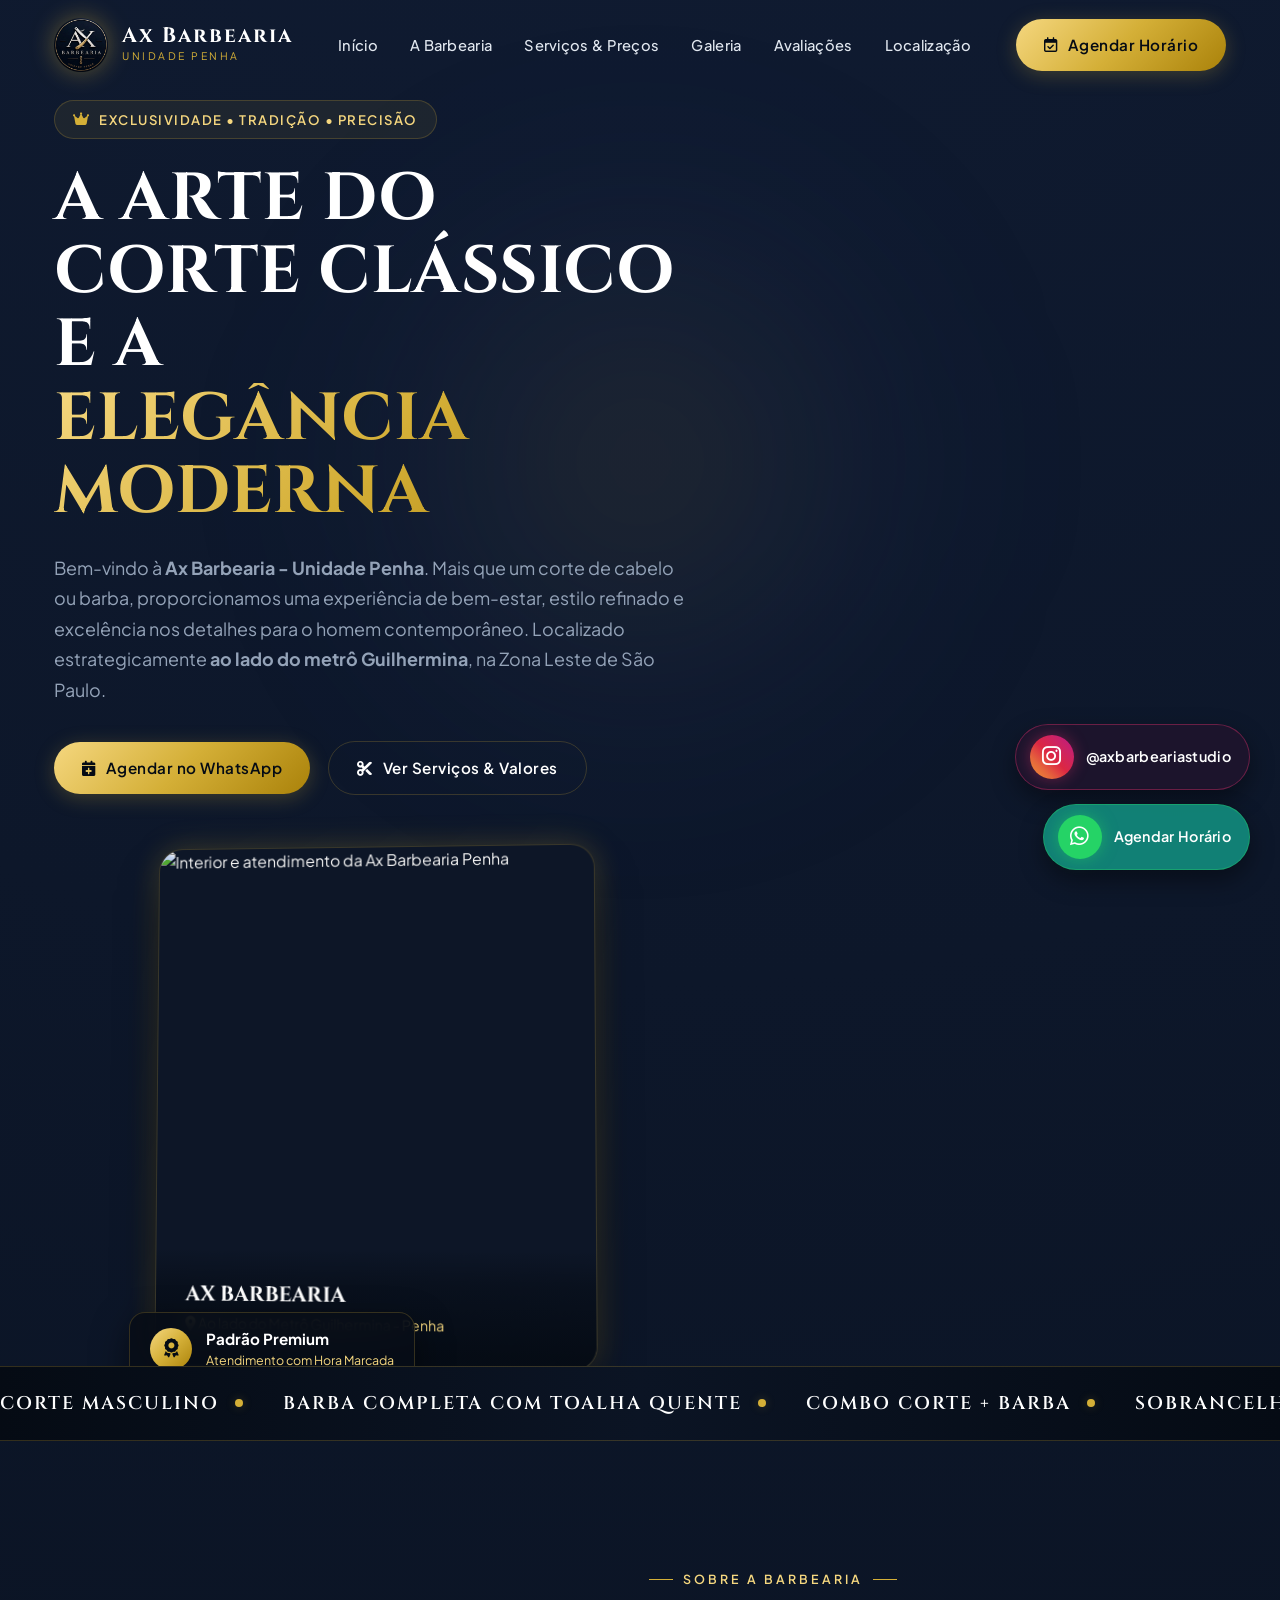
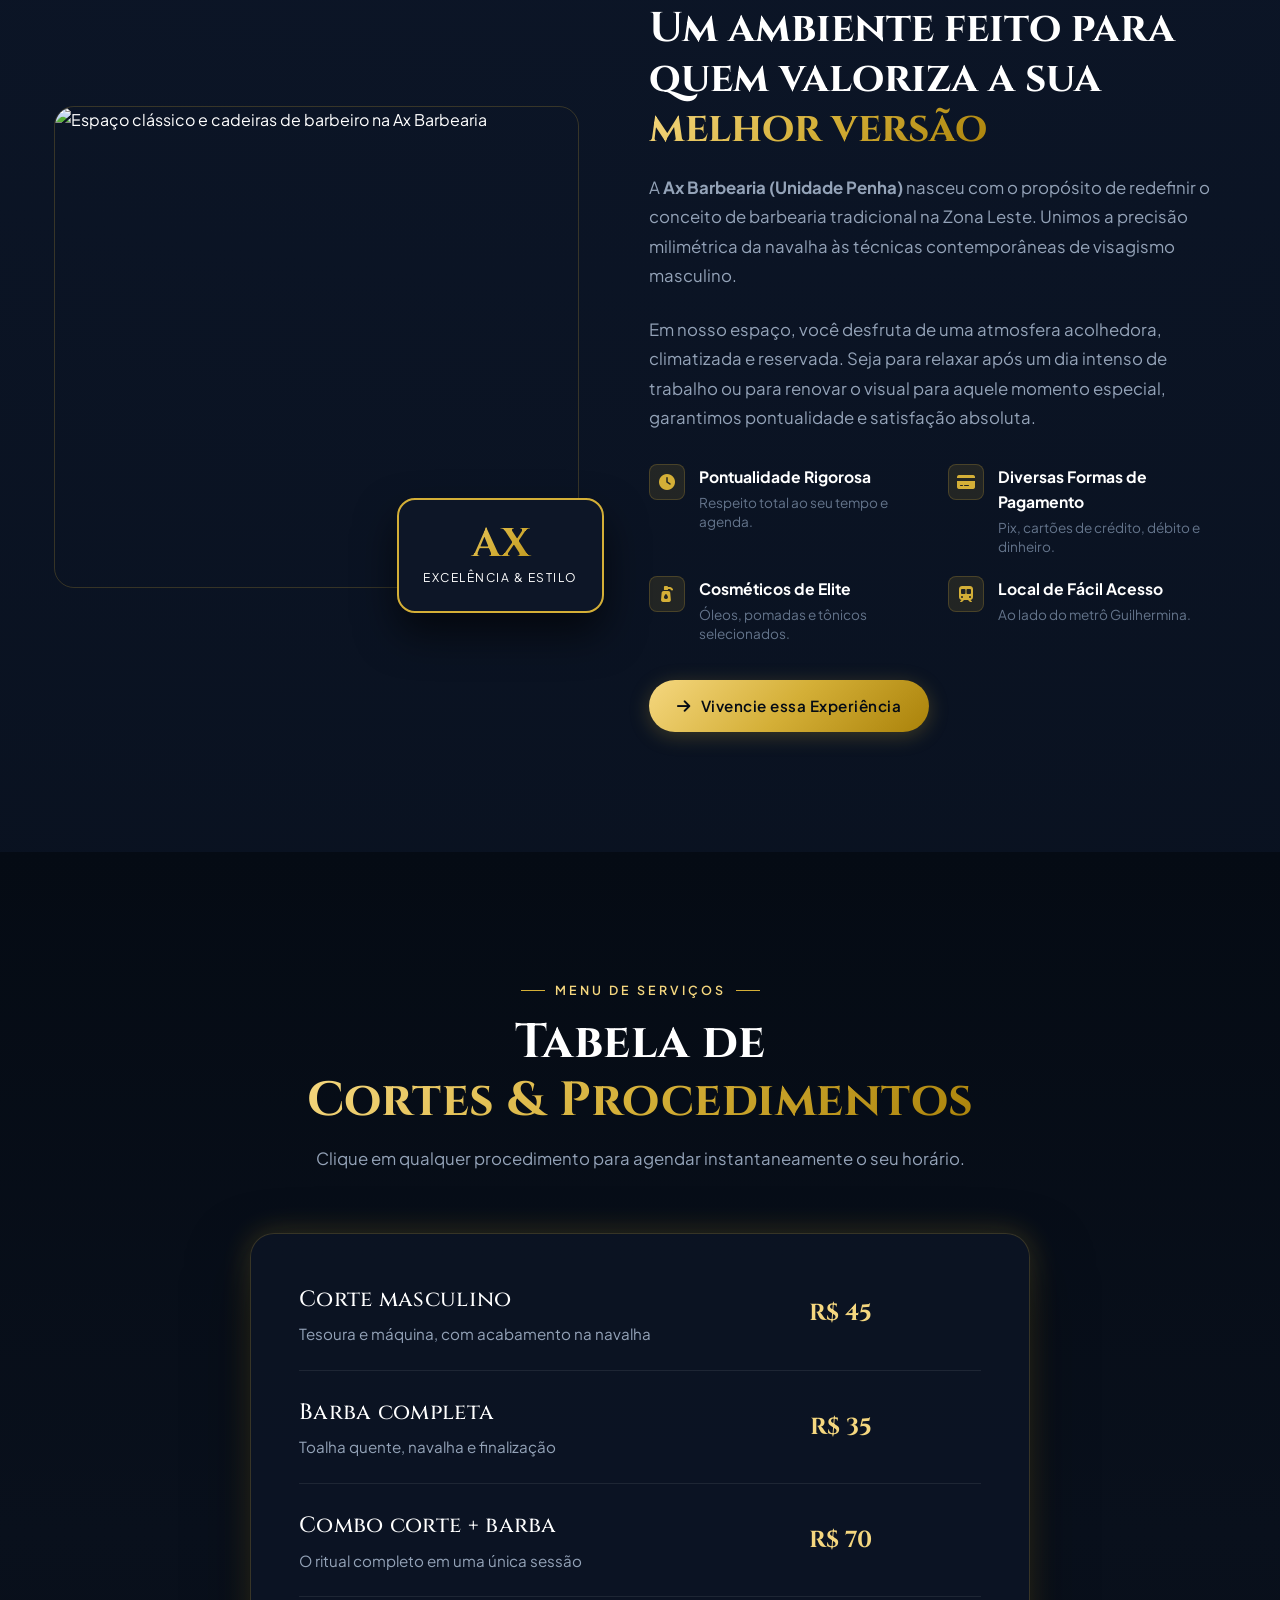
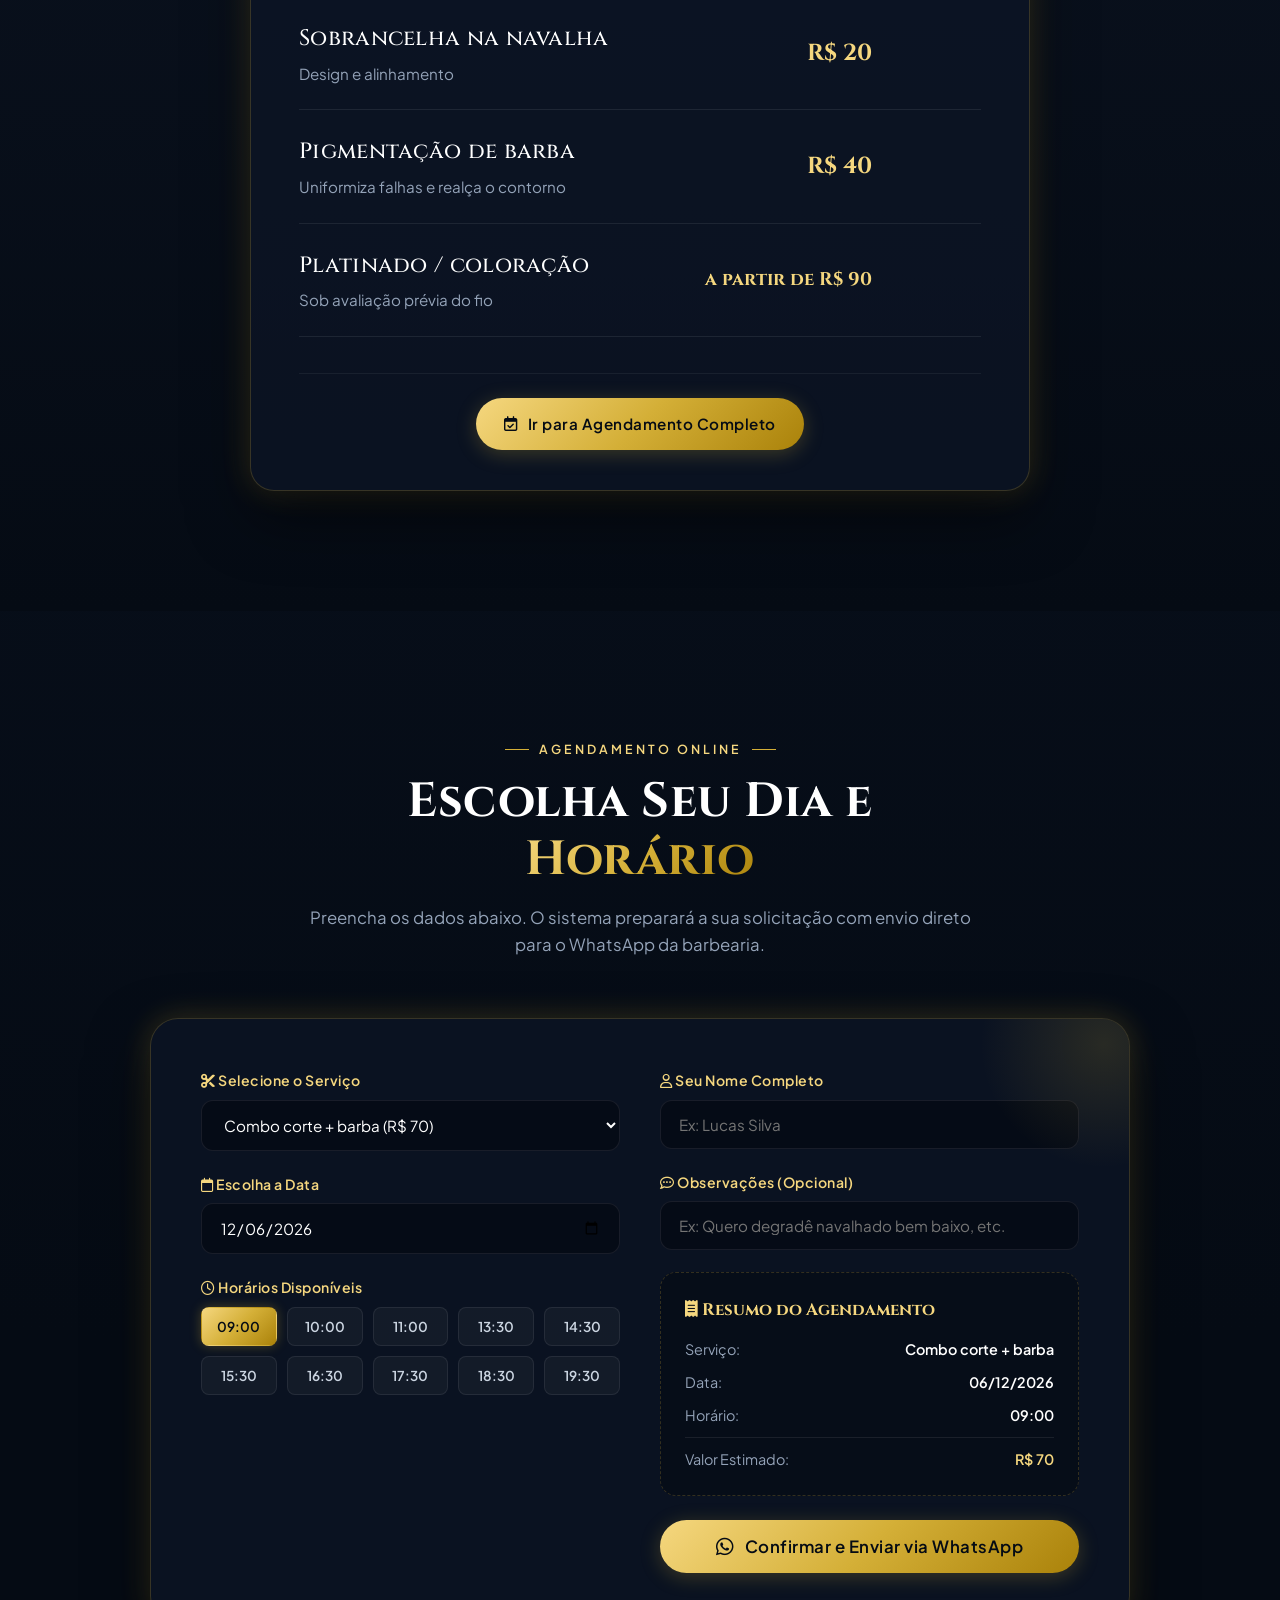
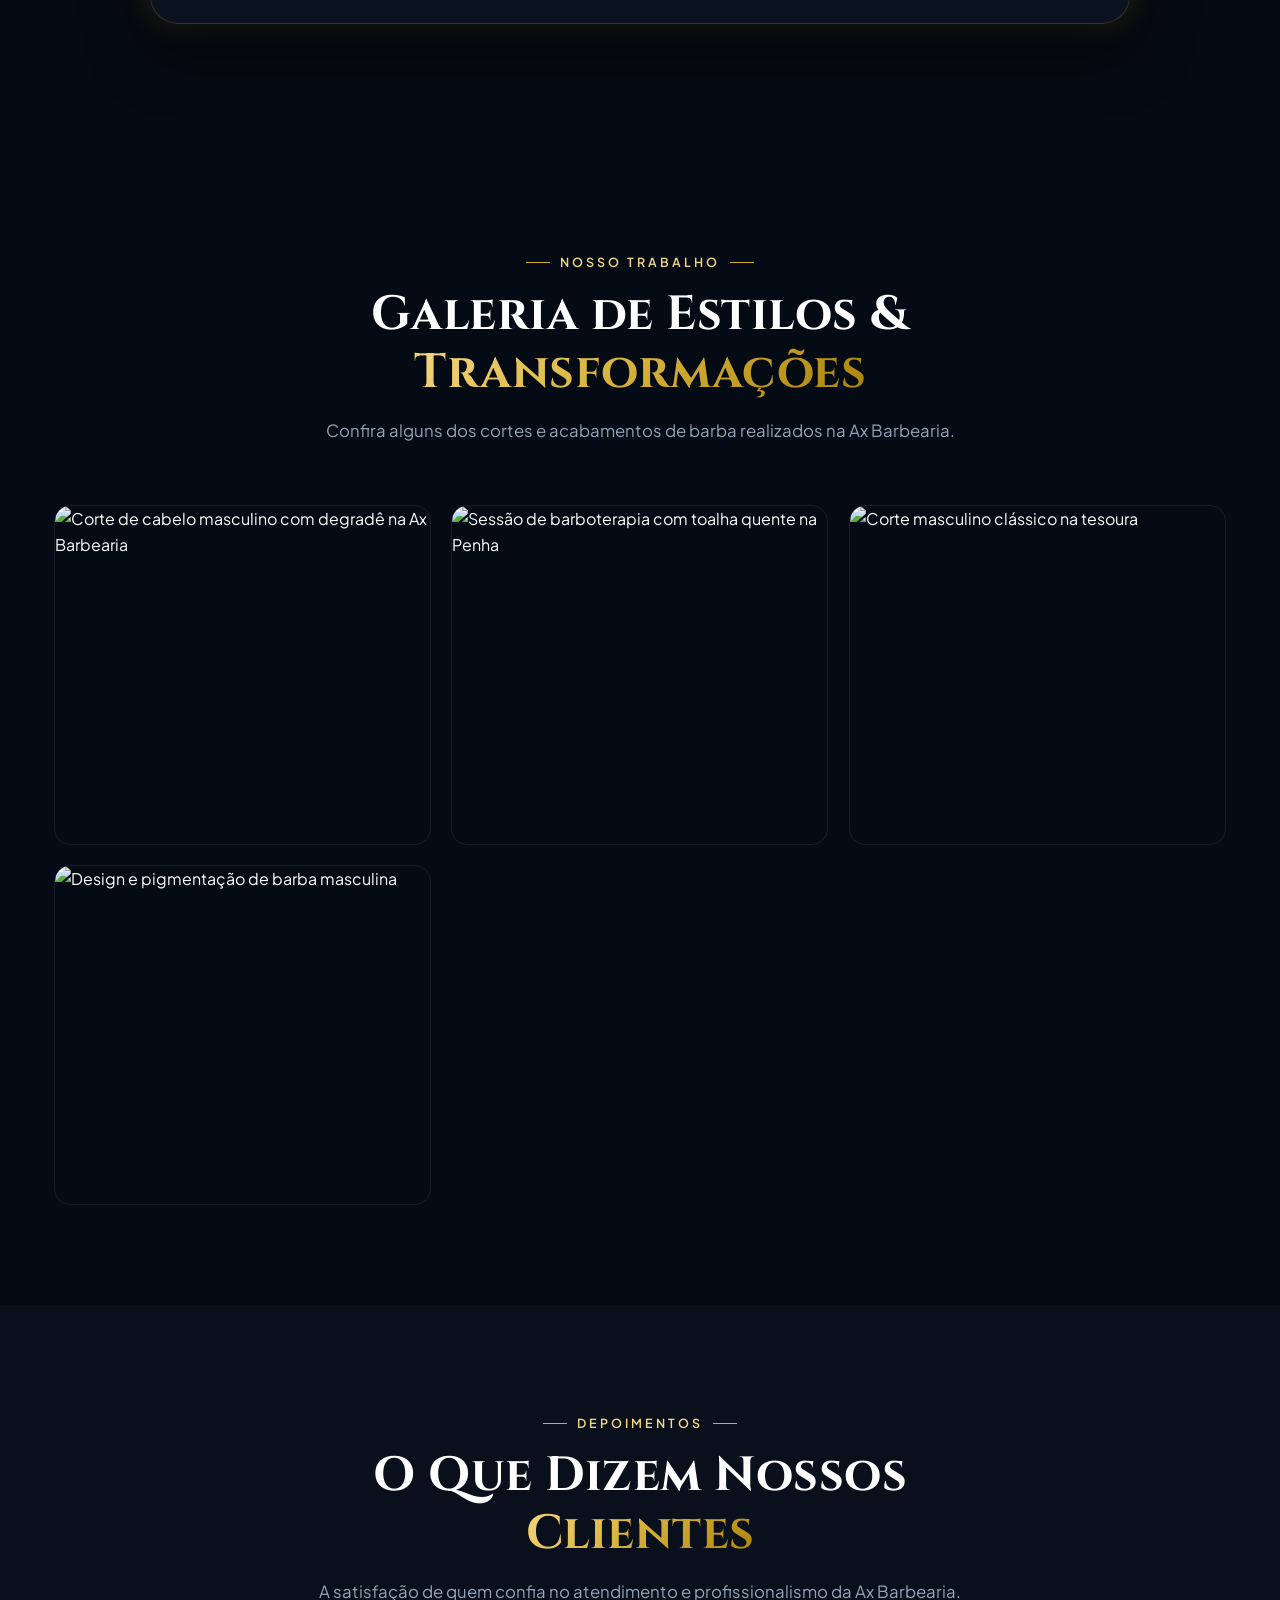
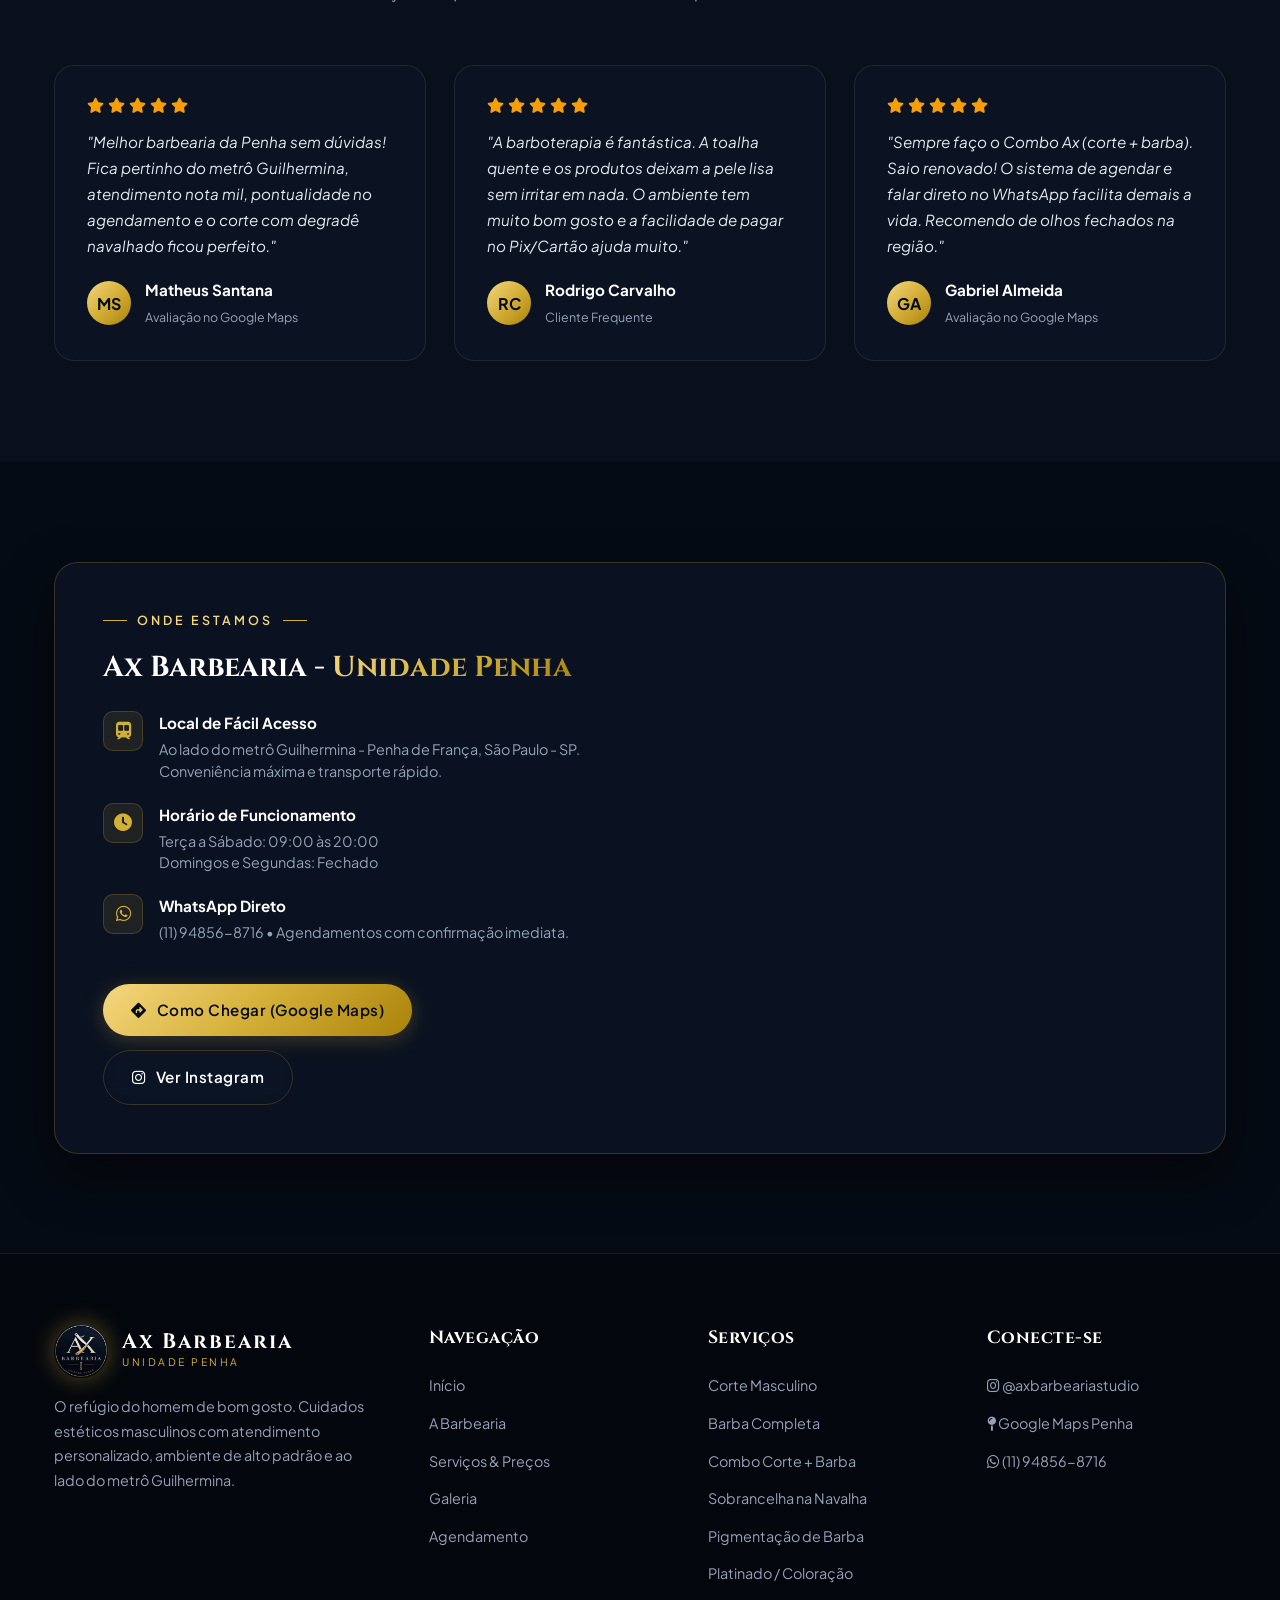
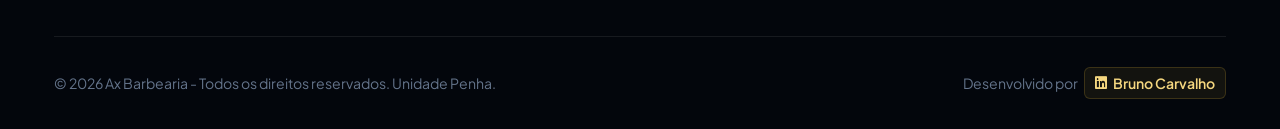
==== index.html @ 97eb7f1b "Initial commit, site de barbearia com estrutura de agendamento direto do whatsapp" ====
<!DOCTYPE html>
<html lang="pt-BR">
<head>
  <!-- ==========================================================================
       SEO FUNDAMENTAL & METADADOS PRINCIPAIS
       ========================================================================== -->
  <meta charset="UTF-8">
  <meta name="viewport" content="width=device-width, initial-scale=1.0">
  <title>Ax Barbearia - Unidade Penha | Cortes Masculinos & Barboterapia em SP</title>
  
  <!-- Meta Description Otimizada para Google (155-160 caracteres com palavras-chave locais) -->
  <meta name="description" content="A melhor barbearia na Penha, São Paulo. Ao lado do metrô Guilhermina. Cortes modernos, degradês, barba terapia e ambiente climatizado. Agende pelo WhatsApp!">
  <meta name="keywords" content="barbearia na penha, barbearia metro guilhermina, ax barbearia, corte masculino penha, barbearia zona leste sp, barba terapia, degradê penha">
  <meta name="author" content="Bruno Carvalho">
  <meta name="robots" content="index, follow, max-image-preview:large, max-snippet:-1, max-video-preview:-1">
  <meta name="theme-color" content="#050b14">
  <link rel="canonical" href="https://axbarbearia.com.br/">

  <!-- Meta Tags de Geolocalização para SEO Local (Google Maps & Busca Local) -->
  <meta name="geo.region" content="BR-SP">
  <meta name="geo.placename" content="São Paulo - Penha de França">
  <meta name="geo.position" content="-23.5278026;-46.5179237">
  <meta name="ICBM" content="-23.5278026, -46.5179237">

  <!-- ==========================================================================
       OPEN GRAPH (FACEBOOK, WHATSAPP, LINKEDIN) & TWITTER CARDS
       Garante preview bonito com imagem, título e descrição ao compartilhar no WhatsApp
       ========================================================================== -->
  <meta property="og:locale" content="pt_BR">
  <meta property="og:type" content="business.business">
  <meta property="og:title" content="Ax Barbearia - Unidade Penha | Cortes Clássicos & Barba Terapia">
  <meta property="og:description" content="A experiência definitiva em cuidados masculinos na Penha, São Paulo. Ao lado do metrô Guilhermina. Agende seu horário no WhatsApp.">
  <meta property="og:url" content="https://axbarbearia.com.br/">
  <meta property="og:site_name" content="Ax Barbearia">
  <meta property="og:image" content="https://axbarbearia.com.br/assets/images/logo.png">
  <meta property="og:image:width" content="1000">
  <meta property="og:image:height" content="1000">
  <meta property="og:image:alt" content="Logotipo Oficial Ax Barbearia Penha">

  <meta name="twitter:card" content="summary_large_image">
  <meta name="twitter:title" content="Ax Barbearia - Unidade Penha">
  <meta name="twitter:description" content="A melhor barbearia da Penha ao lado do metrô Guilhermina. Agende no WhatsApp!">
  <meta name="twitter:image" content="https://axbarbearia.com.br/assets/images/logo.png">

  <!-- ==========================================================================
       DADOS ESTRUTURADOS SCHEMA.ORG (JSON-LD - CHAVE DE OURO DO GOOGLE SEO)
       Permite ao Google exibir Rich Snippets, Estrelas, Horários, Telefone e Endereço
       ========================================================================== -->
  <script type="application/ld+json">
  {
    "@context": "https://schema.org",
    "@type": "BarberShop",
    "name": "Ax Barbearia",
    "image": "https://axbarbearia.com.br/assets/images/logo.png",
    "@id": "https://axbarbearia.com.br/#barbershop",
    "url": "https://axbarbearia.com.br/",
    "telephone": "+5511948568716",
    "priceRange": "$$",
    "address": {
      "@type": "PostalAddress",
      "streetAddress": "Ao lado do Metrô Guilhermina",
      "addressLocality": "São Paulo",
      "addressRegion": "SP",
      "postalCode": "03630-000",
      "addressCountry": "BR"
    },
    "geo": {
      "@type": "GeoCoordinates",
      "latitude": -23.5278026,
      "longitude": -46.5179237
    },
    "openingHoursSpecification": [
      {
        "@type": "OpeningHoursSpecification",
        "dayOfWeek": [
          "Tuesday",
          "Wednesday",
          "Thursday",
          "Friday",
          "Saturday"
        ],
        "opens": "09:00",
        "closes": "20:00"
      }
    ],
    "sameAs": [
      "https://www.instagram.com/axbarbeariastudio",
      "https://maps.app.goo.gl/Qq7guWSfkcZFBgSc9"
    ],
    "aggregateRating": {
      "@type": "AggregateRating",
      "ratingValue": "5.0",
      "reviewCount": "120"
    },
    "hasOfferCatalog": {
      "@type": "OfferCatalog",
      "name": "Serviços da Barbearia",
      "itemListElement": [
        {
          "@type": "Offer",
          "itemOffered": {
            "@type": "Service",
            "name": "Corte masculino"
          },
          "price": "45.00",
          "priceCurrency": "BRL"
        },
        {
          "@type": "Offer",
          "itemOffered": {
            "@type": "Service",
            "name": "Barba completa"
          },
          "price": "35.00",
          "priceCurrency": "BRL"
        },
        {
          "@type": "Offer",
          "itemOffered": {
            "@type": "Service",
            "name": "Combo corte + barba"
          },
          "price": "70.00",
          "priceCurrency": "BRL"
        }
      ]
    }
  }
  </script>

  <!-- Favicon Oficial em Alta Resolução -->
  <link rel="icon" type="image/png" href="assets/images/logo.png">
  <link rel="apple-touch-icon" href="assets/images/logo.png">

  <!-- Fontes do Google com Preconnect e Display Swap -->
  <link rel="preconnect" href="https://fonts.googleapis.com">
  <link rel="preconnect" href="https://fonts.gstatic.com" crossorigin>
  <link href="https://fonts.googleapis.com/css2?family=Cinzel:wght@500;600;700;800;900&family=Plus+Jakarta+Sans:ital,wght@0,300;0,400;0,500;0,600;0,700;1,400&display=swap" rel="stylesheet">

  <!-- Font Awesome 6 (Ícones) -->
  <link rel="stylesheet" href="https://cdnjs.cloudflare.com/ajax/libs/font-awesome/6.5.1/css/all.min.css">

  <!-- Folha de Estilos Customizada e Modular -->
  <link rel="stylesheet" href="assets/css/style.css">
</head>
<body>

  <!-- ==========================================================================
       INDICADOR DE ROLAGEM (SCROLL PROGRESS BAR)
       ========================================================================== -->
  <div class="scroll-progress-bar" id="scrollProgressBar" aria-hidden="true"></div>

  <!-- ==========================================================================
       TELA DE PRÉ-CARREGAMENTO (PRELOADER SCREEN)
       ========================================================================== -->
  <div class="preloader" id="preloader" aria-hidden="true">
    <img src="assets/images/logo.png" alt="Ax Barbearia Logo" class="preloader-logo" width="110" height="110">
    <div class="preloader-spinner"></div>
  </div>

  <!-- ==========================================================================
       CABEÇALHO FIXO & NAVEGAÇÃO PRINCIPAL (HEADER COM GLASSMORPHISM)
       ========================================================================== -->
  <header class="header" id="mainHeader">
    <div class="container nav-wrap">
      
      <!-- Logotipo e Nome Oficial -->
      <a href="#inicio" class="logo-link" title="Ax Barbearia - Ir para a página inicial">
        <img src="assets/images/logo.png" alt="Ax Barbearia - Unidade Penha" class="logo-img" width="54" height="54">
        <div class="logo-text">
          <span class="logo-brand">Ax Barbearia</span>
          <span class="logo-branch">UNIDADE PENHA</span>
        </div>
      </a>

      <!-- Menu de Links Desktop -->
      <nav aria-label="Navegação Principal">
        <ul class="nav-links">
          <li><a href="#inicio" class="nav-link">Início</a></li>
          <li><a href="#sobre" class="nav-link">A Barbearia</a></li>
          <li><a href="#servicos" class="nav-link">Serviços & Preços</a></li>
          <li><a href="#galeria" class="nav-link">Galeria</a></li>
          <li><a href="#avaliacoes" class="nav-link">Avaliações</a></li>
          <li><a href="#localizacao" class="nav-link">Localização</a></li>
        </ul>
      </nav>

      <!-- Botão CTA de Agendamento e Menu Hambúrguer -->
      <div class="nav-actions">
        <a href="#agendamento" class="btn btn-gold btn-header-hide" title="Agendar horário no WhatsApp">
          <i class="fa-regular fa-calendar-check" aria-hidden="true"></i>
          <span>Agendar Horário</span>
        </a>

        <!-- Botão Hambúrguer para Mobile -->
        <button class="menu-toggle" id="menuToggle" aria-label="Abrir Menu de Navegação" aria-expanded="false">
          <span></span>
          <span></span>
          <span></span>
        </button>
      </div>
    </div>
  </header>

  <!-- ==========================================================================
       MENU MOBILE DRAWER (COM BOTÃO DE VOLTAR E FECHAR)
       ========================================================================== -->
  <aside class="mobile-nav" id="mobileNav" aria-label="Menu Móvel" aria-hidden="true">
    <!-- Botão Fechar (X) -->
    <button class="mobile-nav-close" id="mobileNavClose" aria-label="Fechar Menu">
      <i class="fa-solid fa-xmark" aria-hidden="true"></i>
    </button>

    <!-- Botão de Voltar ao Site -->
    <button class="mobile-nav-back-link" id="mobileNavBack" type="button" aria-label="Voltar para a página">
      <i class="fa-solid fa-arrow-left" aria-hidden="true"></i>
      <span>Voltar ao site</span>
    </button>

    <!-- Links do Menu Móvel -->
    <ul>
      <li><a href="#inicio" class="nav-link">Início</a></li>
      <li><a href="#sobre" class="nav-link">A Barbearia</a></li>
      <li><a href="#servicos" class="nav-link">Serviços & Preços</a></li>
      <li><a href="#galeria" class="nav-link">Galeria</a></li>
      <li><a href="#avaliacoes" class="nav-link">Avaliações</a></li>
      <li><a href="#localizacao" class="nav-link">Localização</a></li>
    </ul>

    <!-- Ação de Agendamento Móvel -->
    <a href="#agendamento" class="btn btn-gold">
      <i class="fa-regular fa-calendar-check" aria-hidden="true"></i>
      <span>Agendar Horário</span>
    </a>
  </aside>

  <!-- ==========================================================================
       SEÇÃO 1: HERO / APRESENTAÇÃO PRINCIPAL
       ========================================================================== -->
  <section class="hero" id="inicio" aria-labelledby="heroMainTitle">
    <div class="hero-bg-glow" aria-hidden="true"></div>
    <div class="container">
      <div class="hero-grid">
        
        <!-- Conteúdo Textual do Hero -->
        <div class="hero-content">
          <div class="hero-badge reveal">
            <i class="fa-solid fa-crown" aria-hidden="true"></i>
            <span>EXCLUSIVIDADE • TRADIÇÃO • PRECISÃO</span>
          </div>

          <h1 class="hero-title reveal reveal-delay-1" id="heroMainTitle">
            A ARTE DO CORTE CLÁSSICO E A <span class="title-gold">ELEGÂNCIA MODERNA</span>
          </h1>

          <p class="hero-desc reveal reveal-delay-2">
            Bem-vindo à <strong>Ax Barbearia - Unidade Penha</strong>. Mais que um corte de cabelo ou barba, proporcionamos uma experiência de bem-estar, estilo refinado e excelência nos detalhes para o homem contemporâneo. Localizado estrategicamente <strong>ao lado do metrô Guilhermina</strong>, na Zona Leste de São Paulo.
          </p>

          <!-- Botões de Ação Rápida -->
          <div class="hero-cta reveal reveal-delay-3">
            <a href="#agendamento" class="btn btn-gold">
              <i class="fa-solid fa-calendar-plus" aria-hidden="true"></i>
              <span>Agendar no WhatsApp</span>
            </a>
            <a href="#servicos" class="btn btn-outline">
              <i class="fa-solid fa-scissors" aria-hidden="true"></i>
              <span>Ver Serviços & Valores</span>
            </a>
          </div>


        <!-- Mídia Visual / Card Estilo Framer -->
        <div class="hero-media reveal reveal-delay-2">
          <div class="hero-card-wrapper">
            <div class="hero-main-card">
              <img src="https://images.unsplash.com/photo-1503951914875-452162b0f3f1?auto=format&fit=crop&w=800&q=80" alt="Interior e atendimento da Ax Barbearia Penha" class="hero-img" width="440" height="520">
              <div class="hero-card-overlay">
                <h4>AX BARBEARIA</h4>
                <p><i class="fa-solid fa-location-dot" aria-hidden="true"></i> Ao lado do Metrô Guilhermina - Penha</p>
              </div>
            </div>

            <!-- Selo Flutuante com Microanimação -->
            <div class="floating-badge">
              <div class="floating-badge-icon">
                <i class="fa-solid fa-award" aria-hidden="true"></i>
              </div>
              <div class="floating-badge-text">
                <h5>Padrão Premium</h5>
                <p>Atendimento com Hora Marcada</p>
              </div>
            </div>
          </div>
        </div>

      </div>
    </div>
  </section>

  <!-- ==========================================================================
       SEÇÃO 2: LETREIRO INFINITO (INFINITE MARQUEE)
       ========================================================================== -->
  <div class="marquee-section" aria-hidden="true">
    <div class="marquee-track">
      <div class="marquee-content">
        <div class="marquee-item">CORTE MASCULINO <span class="dot"></span></div>
        <div class="marquee-item">BARBA COMPLETA COM TOALHA QUENTE <span class="dot"></span></div>
        <div class="marquee-item">COMBO CORTE + BARBA <span class="dot"></span></div>
        <div class="marquee-item">SOBRANCELHA NA NAVALHA <span class="dot"></span></div>
        <div class="marquee-item">PIGMENTAÇÃO DE BARBA <span class="dot"></span></div>
        <div class="marquee-item">PLATINADO & COLORAÇÃO <span class="dot"></span></div>
        <div class="marquee-item">AO LADO DO METRÔ GUILHERMINA <span class="dot"></span></div>
      </div>
      <div class="marquee-content">
        <div class="marquee-item">CORTE MASCULINO <span class="dot"></span></div>
        <div class="marquee-item">BARBA COMPLETA COM TOALHA QUENTE <span class="dot"></span></div>
        <div class="marquee-item">COMBO CORTE + BARBA <span class="dot"></span></div>
        <div class="marquee-item">SOBRANCELHA NA NAVALHA <span class="dot"></span></div>
        <div class="marquee-item">PIGMENTAÇÃO DE BARBA <span class="dot"></span></div>
        <div class="marquee-item">PLATINADO & COLORAÇÃO <span class="dot"></span></div>
        <div class="marquee-item">AO LADO DO METRÔ GUILHERMINA <span class="dot"></span></div>
      </div>
    </div>
  </div>

  <!-- ==========================================================================
       SEÇÃO 3: SOBRE / A EXPERIÊNCIA AX BARBEARIA
       ========================================================================== -->
  <section class="about" id="sobre" aria-labelledby="aboutSectionTitle">
    <div class="container">
      <div class="about-grid">
        
        <!-- Bloco Visual com Selo de Experiência -->
        <div class="about-visual reveal">
          <div class="about-img-box">
            <img src="https://images.unsplash.com/photo-1585747860715-2ba37e788b70?auto=format&fit=crop&w=800&q=80" alt="Espaço clássico e cadeiras de barbeiro na Ax Barbearia" width="500" height="480">
          </div>
          <div class="about-badge-exp">
            <div class="num">AX</div>
            <div class="lbl">EXCELÊNCIA & ESTILO</div>
          </div>
        </div>

        <!-- Descrição e Diferenciais da Barbearia -->
        <div class="about-text">
          <div class="sub-tag reveal">Sobre a Barbearia</div>
          <h2 class="reveal reveal-delay-1" id="aboutSectionTitle">
            Um ambiente feito para quem valoriza a sua <span class="title-gold">melhor versão</span>
          </h2>
          <p class="reveal reveal-delay-2">
            A <strong>Ax Barbearia (Unidade Penha)</strong> nasceu com o propósito de redefinir o conceito de barbearia tradicional na Zona Leste. Unimos a precisão milimétrica da navalha às técnicas contemporâneas de visagismo masculino.
          </p>
          <p class="reveal reveal-delay-3">
            Em nosso espaço, você desfruta de uma atmosfera acolhedora, climatizada e reservada. Seja para relaxar após um dia intenso de trabalho ou para renovar o visual para aquele momento especial, garantimos pontualidade e satisfação absoluta.
          </p>

          <!-- Grid de Diferenciais -->
          <div class="features-list reveal reveal-delay-4">
            
            <!-- Diferencial 1: Pontualidade -->
            <div class="feature-item">
              <div class="feature-icon"><i class="fa-solid fa-clock" aria-hidden="true"></i></div>
              <div class="feature-info">
                <h4>Pontualidade Rigorosa</h4>
                <p>Respeito total ao seu tempo e agenda.</p>
              </div>
            </div>

            <!-- Diferencial 2: Pagamentos -->
            <div class="feature-item">
              <div class="feature-icon"><i class="fa-solid fa-credit-card" aria-hidden="true"></i></div>
              <div class="feature-info">
                <h4>Diversas Formas de Pagamento</h4>
                <p>Pix, cartões de crédito, débito e dinheiro.</p>
              </div>
            </div>

            <!-- Diferencial 3: Cosméticos de Elite -->
            <div class="feature-item">
              <div class="feature-icon"><i class="fa-solid fa-pump-soap" aria-hidden="true"></i></div>
              <div class="feature-info">
                <h4>Cosméticos de Elite</h4>
                <p>Óleos, pomadas e tônicos selecionados.</p>
              </div>
            </div>

            <!-- Diferencial 4: Localização Fácil -->
            <div class="feature-item">
              <div class="feature-icon"><i class="fa-solid fa-train-subway" aria-hidden="true"></i></div>
              <div class="feature-info">
                <h4>Local de Fácil Acesso</h4>
                <p>Ao lado do metrô Guilhermina.</p>
              </div>
            </div>

          </div>

          <a href="#agendamento" class="btn btn-gold reveal reveal-delay-4">
            <i class="fa-solid fa-arrow-right" aria-hidden="true"></i>
            <span>Vivencie essa Experiência</span>
          </a>
        </div>

      </div>
    </div>
  </section>

  <!-- ==========================================================================
       SEÇÃO 4: SERVIÇOS & TABELA DE PREÇOS (FORMATO EM LISTA - IMAGEM OFICIAL)
       ========================================================================== -->
  <section class="services" id="servicos" aria-labelledby="servicesTitle">
    <div class="container">
      
      <!-- Cabeçalho da Seção de Serviços -->
      <div class="section-header reveal">
        <div class="sub-tag">Menu de Serviços</div>
        <h2 id="servicesTitle">Tabela de <span class="title-gold">Cortes & Procedimentos</span></h2>
        <p>Clique em qualquer procedimento para agendar instantaneamente o seu horário.</p>
      </div>

      <!-- Container da Lista de Preços -->
      <div class="price-list-wrapper reveal">
        
        <!-- Item 1: Corte masculino -->
        <div class="price-item" onclick="selectServiceForBooking('corte')" role="button" tabindex="0" aria-label="Agendar Corte masculino por R$ 45">
          <div class="price-item-info">
            <h3 class="price-item-title">Corte masculino</h3>
            <p class="price-item-desc">Tesoura e máquina, com acabamento na navalha</p>
          </div>
          <div class="price-item-value">
            <span>R$ 45</span>
            <span class="price-item-action">Agendar <i class="fa-solid fa-arrow-right" aria-hidden="true"></i></span>
          </div>
        </div>

        <!-- Item 2: Barba completa -->
        <div class="price-item" onclick="selectServiceForBooking('barba')" role="button" tabindex="0" aria-label="Agendar Barba completa por R$ 35">
          <div class="price-item-info">
            <h3 class="price-item-title">Barba completa</h3>
            <p class="price-item-desc">Toalha quente, navalha e finalização</p>
          </div>
          <div class="price-item-value">
            <span>R$ 35</span>
            <span class="price-item-action">Agendar <i class="fa-solid fa-arrow-right" aria-hidden="true"></i></span>
          </div>
        </div>

        <!-- Item 3: Combo corte + barba -->
        <div class="price-item" onclick="selectServiceForBooking('combo')" role="button" tabindex="0" aria-label="Agendar Combo corte mais barba por R$ 70">
          <div class="price-item-info">
            <h3 class="price-item-title">Combo corte + barba</h3>
            <p class="price-item-desc">O ritual completo em uma única sessão</p>
          </div>
          <div class="price-item-value">
            <span>R$ 70</span>
            <span class="price-item-action">Agendar <i class="fa-solid fa-arrow-right" aria-hidden="true"></i></span>
          </div>
        </div>

        <!-- Item 4: Sobrancelha na navalha -->
        <div class="price-item" onclick="selectServiceForBooking('sobrancelha')" role="button" tabindex="0" aria-label="Agendar Sobrancelha na navalha por R$ 20">
          <div class="price-item-info">
            <h3 class="price-item-title">Sobrancelha na navalha</h3>
            <p class="price-item-desc">Design e alinhamento</p>
          </div>
          <div class="price-item-value">
            <span>R$ 20</span>
            <span class="price-item-action">Agendar <i class="fa-solid fa-arrow-right" aria-hidden="true"></i></span>
          </div>
        </div>

        <!-- Item 5: Pigmentação de barba -->
        <div class="price-item" onclick="selectServiceForBooking('pigmentacao')" role="button" tabindex="0" aria-label="Agendar Pigmentação de barba por R$ 40">
          <div class="price-item-info">
            <h3 class="price-item-title">Pigmentação de barba</h3>
            <p class="price-item-desc">Uniformiza falhas e realça o contorno</p>
          </div>
          <div class="price-item-value">
            <span>R$ 40</span>
            <span class="price-item-action">Agendar <i class="fa-solid fa-arrow-right" aria-hidden="true"></i></span>
          </div>
        </div>

        <!-- Item 6: Platinado / coloração -->
        <div class="price-item" onclick="selectServiceForBooking('platinado')" role="button" tabindex="0" aria-label="Agendar Platinado ou coloração a partir de R$ 90">
          <div class="price-item-info">
            <h3 class="price-item-title">Platinado / coloração</h3>
            <p class="price-item-desc">Sob avaliação prévia do fio</p>
          </div>
          <div class="price-item-value">
            <span style="font-size: 1.15rem;">a partir de R$ 90</span>
            <span class="price-item-action">Agendar <i class="fa-solid fa-arrow-right" aria-hidden="true"></i></span>
          </div>
        </div>

        <!-- Rodapé do Quadro de Preços -->
        <div class="price-list-footer">
          <a href="#agendamento" class="btn btn-gold">
            <i class="fa-regular fa-calendar-check" aria-hidden="true"></i>
            <span>Ir para Agendamento Completo</span>
          </a>
        </div>

      </div>
    </div>
  </section>

  <!-- ==========================================================================
       SEÇÃO 5: AGENDAMENTO ONLINE & WHATSAPP
       ========================================================================== -->
  <section class="booking-section" id="agendamento" aria-labelledby="bookingSectionTitle">
    <div class="container">
      
      <!-- Cabeçalho do Agendamento -->
      <div class="section-header reveal">
        <div class="sub-tag">Agendamento Online</div>
        <h2 id="bookingSectionTitle">Escolha Seu Dia e <span class="title-gold">Horário</span></h2>
        <p>Preencha os dados abaixo. O sistema preparará a sua solicitação com envio direto para o WhatsApp da barbearia.</p>
      </div>

      <!-- Caixa Principal do Formulário -->
      <div class="booking-wrapper reveal">
        <form id="bookingForm" novalidate>
          <div class="booking-grid">
            
            <!-- Coluna da Esquerda: Serviços, Data e Slots de Horário -->
            <div>
              <div class="form-group">
                <label for="bookService"><i class="fa-solid fa-scissors" aria-hidden="true"></i> Selecione o Serviço</label>
                <select id="bookService" class="form-control" required>
                  <option value="corte" data-price="R$ 45">Corte masculino (R$ 45)</option>
                  <option value="barba" data-price="R$ 35">Barba completa (R$ 35)</option>
                  <option value="combo" data-price="R$ 70" selected>Combo corte + barba (R$ 70)</option>
                  <option value="sobrancelha" data-price="R$ 20">Sobrancelha na navalha (R$ 20)</option>
                  <option value="pigmentacao" data-price="R$ 40">Pigmentação de barba (R$ 40)</option>
                  <option value="platinado" data-price="A partir de R$ 90">Platinado / coloração (a partir de R$ 90)</option>
                </select>
              </div>

              <div class="form-group">
                <label for="bookDate"><i class="fa-regular fa-calendar" aria-hidden="true"></i> Escolha a Data</label>
                <input type="date" id="bookDate" class="form-control" required>
              </div>

              <div class="form-group">
                <label><i class="fa-regular fa-clock" aria-hidden="true"></i> Horários Disponíveis</label>
                <div class="slots-container">
                  <button type="button" class="slot-btn active" data-time="09:00">09:00</button>
                  <button type="button" class="slot-btn" data-time="10:00">10:00</button>
                  <button type="button" class="slot-btn" data-time="11:00">11:00</button>
                  <button type="button" class="slot-btn" data-time="13:30">13:30</button>
                  <button type="button" class="slot-btn" data-time="14:30">14:30</button>
                  <button type="button" class="slot-btn" data-time="15:30">15:30</button>
                  <button type="button" class="slot-btn" data-time="16:30">16:30</button>
                  <button type="button" class="slot-btn" data-time="17:30">17:30</button>
                  <button type="button" class="slot-btn" data-time="18:30">18:30</button>
                  <button type="button" class="slot-btn" data-time="19:30">19:30</button>
                </div>
              </div>
            </div>

            <!-- Coluna da Direita: Dados do Cliente e Resumo -->
            <div>
              <div class="form-group">
                <label for="clientName"><i class="fa-regular fa-user" aria-hidden="true"></i> Seu Nome Completo</label>
                <input type="text" id="clientName" class="form-control" placeholder="Ex: Lucas Silva" required>
              </div>

              <div class="form-group">
                <label for="clientNotes"><i class="fa-regular fa-comment-dots" aria-hidden="true"></i> Observações (Opcional)</label>
                <input type="text" id="clientNotes" class="form-control" placeholder="Ex: Quero degradê navalhado bem baixo, etc.">
              </div>

              <!-- Cartão de Resumo em Tempo Real -->
              <div class="booking-summary-box">
                <h4 style="font-family: var(--font-serif); font-size: 1.05rem; margin-bottom: 14px; color: var(--gold-light);">
                  <i class="fa-solid fa-receipt" aria-hidden="true"></i> Resumo do Agendamento
                </h4>
                <div class="summary-row">
                  <span class="summary-label">Serviço:</span>
                  <span class="summary-val" id="sumService">Combo corte + barba</span>
                </div>
                <div class="summary-row">
                  <span class="summary-label">Data:</span>
                  <span class="summary-val" id="sumDate">Hoje</span>
                </div>
                <div class="summary-row">
                  <span class="summary-label">Horário:</span>
                  <span class="summary-val" id="sumTime">09:00</span>
                </div>
                <div class="summary-row">
                  <span class="summary-label">Valor Estimado:</span>
                  <span class="summary-val gold" id="sumPrice">R$ 70</span>
                </div>
              </div>

              <!-- Botão de Confirmação e Redirecionamento -->
              <button type="submit" class="btn btn-gold btn-book-submit">
                <i class="fa-brands fa-whatsapp" style="font-size: 1.25rem;" aria-hidden="true"></i>
                <span>Confirmar e Enviar via WhatsApp</span>
              </button>
            </div>

          </div>
        </form>
      </div>

    </div>
  </section>

  <!-- ==========================================================================
       SEÇÃO 6: GALERIA DE FOTOS / ESTILOS
       ========================================================================== -->
  <section class="gallery-section" id="galeria" aria-labelledby="galleryTitle">
    <div class="container">
      <div class="section-header reveal">
        <div class="sub-tag">Nosso Trabalho</div>
        <h2 id="galleryTitle">Galeria de Estilos & <span class="title-gold">Transformações</span></h2>
        <p>Confira alguns dos cortes e acabamentos de barba realizados na Ax Barbearia.</p>
      </div>

      <div class="gallery-grid">
        <!-- Foto 1 -->
        <div class="gallery-item reveal reveal-delay-1">
          <img src="https://images.unsplash.com/photo-1622286342621-4bd786c2447c?auto=format&fit=crop&w=700&q=80" alt="Corte de cabelo masculino com degradê na Ax Barbearia" loading="lazy" width="340" height="340">
          <div class="gallery-overlay">
            <h4>Fade High Precision</h4>
            <p>Degradê navalhado e textura superior</p>
          </div>
        </div>

        <!-- Foto 2 -->
        <div class="gallery-item reveal reveal-delay-2">
          <img src="https://images.unsplash.com/photo-1621605815971-fbc98d665033?auto=format&fit=crop&w=700&q=80" alt="Sessão de barboterapia com toalha quente na Penha" loading="lazy" width="340" height="340">
          <div class="gallery-overlay">
            <h4>Barba Terapia Ritual</h4>
            <p>Toalha aquecida e desenho linear</p>
          </div>
        </div>

        <!-- Foto 3 -->
        <div class="gallery-item reveal reveal-delay-3">
          <img src="https://images.unsplash.com/photo-1599351431202-1e0f0137899a?auto=format&fit=crop&w=700&q=80" alt="Corte masculino clássico na tesoura" loading="lazy" width="340" height="340">
          <div class="gallery-overlay">
            <h4>Corte Clássico Executivo</h4>
            <p>Elegância atemporal na tesoura</p>
          </div>
        </div>

        <!-- Foto 4 -->
        <div class="gallery-item reveal reveal-delay-4">
          <img src="https://images.unsplash.com/photo-1517832606589-7629c3395909?auto=format&fit=crop&w=700&q=80" alt="Design e pigmentação de barba masculina" loading="lazy" width="340" height="340">
          <div class="gallery-overlay">
            <h4>Design & Pigmentação</h4>
            <p>Contorno nítido e visual marcante</p>
          </div>
        </div>
      </div>
    </div>
  </section>

  <!-- ==========================================================================
       SEÇÃO 7: DEPOIMENTOS & AVALIAÇÕES 5 ESTRELAS
       ========================================================================== -->
  <section class="reviews-section" id="avaliacoes" aria-labelledby="reviewsTitle">
    <div class="container">
      <div class="section-header reveal">
        <div class="sub-tag">Depoimentos</div>
        <h2 id="reviewsTitle">O Que Dizem Nossos <span class="title-gold">Clientes</span></h2>
        <p>A satisfação de quem confia no atendimento e profissionalismo da Ax Barbearia.</p>
      </div>

      <div class="reviews-grid">
        <!-- Depoimento 1 -->
        <div class="review-card reveal reveal-delay-1">
          <div class="review-stars">
            <i class="fa-solid fa-star" aria-hidden="true"></i><i class="fa-solid fa-star" aria-hidden="true"></i><i class="fa-solid fa-star" aria-hidden="true"></i><i class="fa-solid fa-star" aria-hidden="true"></i><i class="fa-solid fa-star" aria-hidden="true"></i>
          </div>
          <p class="review-text">
            "Melhor barbearia da Penha sem dúvidas! Fica pertinho do metrô Guilhermina, atendimento nota mil, pontualidade no agendamento e o corte com degradê navalhado ficou perfeito."
          </p>
          <div class="reviewer-meta">
            <div class="reviewer-avatar">MS</div>
            <div class="reviewer-info">
              <h5>Matheus Santana</h5>
              <span>Avaliação no Google Maps</span>
            </div>
          </div>
        </div>

        <!-- Depoimento 2 -->
        <div class="review-card reveal reveal-delay-2">
          <div class="review-stars">
            <i class="fa-solid fa-star" aria-hidden="true"></i><i class="fa-solid fa-star" aria-hidden="true"></i><i class="fa-solid fa-star" aria-hidden="true"></i><i class="fa-solid fa-star" aria-hidden="true"></i><i class="fa-solid fa-star" aria-hidden="true"></i>
          </div>
          <p class="review-text">
            "A barboterapia é fantástica. A toalha quente e os produtos deixam a pele lisa sem irritar em nada. O ambiente tem muito bom gosto e a facilidade de pagar no Pix/Cartão ajuda muito."
          </p>
          <div class="reviewer-meta">
            <div class="reviewer-avatar">RC</div>
            <div class="reviewer-info">
              <h5>Rodrigo Carvalho</h5>
              <span>Cliente Frequente</span>
            </div>
          </div>
        </div>

        <!-- Depoimento 3 -->
        <div class="review-card reveal reveal-delay-3">
          <div class="review-stars">
            <i class="fa-solid fa-star" aria-hidden="true"></i><i class="fa-solid fa-star" aria-hidden="true"></i><i class="fa-solid fa-star" aria-hidden="true"></i><i class="fa-solid fa-star" aria-hidden="true"></i><i class="fa-solid fa-star" aria-hidden="true"></i>
          </div>
          <p class="review-text">
            "Sempre faço o Combo Ax (corte + barba). Saio renovado! O sistema de agendar e falar direto no WhatsApp facilita demais a vida. Recomendo de olhos fechados na região."
          </p>
          <div class="reviewer-meta">
            <div class="reviewer-avatar">GA</div>
            <div class="reviewer-info">
              <h5>Gabriel Almeida</h5>
              <span>Avaliação no Google Maps</span>
            </div>
          </div>
        </div>
      </div>
    </div>
  </section>

  <!-- ==========================================================================
       SEÇÃO 8: LOCALIZAÇÃO & MAPA (UNIDADE PENHA / METRÔ GUILHERMINA)
       ========================================================================== -->
  <section class="location-section" id="localizacao" aria-labelledby="locationTitle">
    <div class="container">
      <div class="location-box reveal">
        
        <!-- Informações de Acesso e Endereço -->
        <div class="location-details">
          <div class="sub-tag">Onde Estamos</div>
          <h3 id="locationTitle">Ax Barbearia - <span class="title-gold">Unidade Penha</span></h3>
          
          <div class="info-row">
            <div class="info-icon"><i class="fa-solid fa-train-subway" aria-hidden="true"></i></div>
            <div class="info-content">
              <h4>Local de Fácil Acesso</h4>
              <p>Ao lado do metrô Guilhermina - Penha de França, São Paulo - SP.<br>Conveniência máxima e transporte rápido.</p>
            </div>
          </div>

          <div class="info-row">
            <div class="info-icon"><i class="fa-solid fa-clock" aria-hidden="true"></i></div>
            <div class="info-content">
              <h4>Horário de Funcionamento</h4>
              <p>Terça a Sábado: 09:00 às 20:00<br>Domingos e Segundas: Fechado</p>
            </div>
          </div>

          <div class="info-row">
            <div class="info-icon"><i class="fa-brands fa-whatsapp" aria-hidden="true"></i></div>
            <div class="info-content">
              <h4>WhatsApp Direto</h4>
              <p>(11) 94856-8716 • Agendamentos com confirmação imediata.</p>
            </div>
          </div>

          <!-- Botões de Ação para Rotas e Redes -->
          <div style="margin-top: 20px; display: flex; gap: 14px; flex-wrap: wrap;">
            <a href="https://maps.app.goo.gl/Qq7guWSfkcZFBgSc9" target="_blank" rel="noopener noreferrer" class="btn btn-gold" title="Abrir localização no Google Maps">
              <i class="fa-solid fa-diamond-turn-right" aria-hidden="true"></i>
              <span>Como Chegar (Google Maps)</span>
            </a>
            <a href="https://www.instagram.com/axbarbeariastudio?stkn=MWMyZDdxZzQzYmV3ZQ%3D%3D&utm_source=qr" target="_blank" rel="noopener noreferrer" class="btn btn-outline" title="Visitar perfil da Ax Barbearia no Instagram">
              <i class="fa-brands fa-instagram" aria-hidden="true"></i>
              <span>Ver Instagram</span>
            </a>
          </div>
        </div>

        <!-- Iframe do Mapa Interativo com Tema Escuro -->
        <div class="location-map-wrapper">
          <iframe 
            src="https://www.google.com/maps/embed?pb=!1m18!1m12!1m3!1d14633.99120786591!2d-46.5204986!3d-23.5278026!2m3!1f0!2f0!3f0!3m2!1i1024!2i768!4f13.1!3m3!1m2!1s0x94ce5f2f752da49d%3A0x2afa7ae704f67dbb!2sAx%20Barbearia!5e0!3m2!1spt-BR!2sbr!4v1710358000000!5m2!1spt-BR!2sbr" 
            allowfullscreen="" 
            loading="lazy" 
            referrerpolicy="no-referrer-when-downgrade"
            title="Localização da Ax Barbearia no Google Maps">
          </iframe>
        </div>

      </div>
    </div>
  </section>

  <!-- ==========================================================================
       RODAPÉ / FOOTER (COM CRÉDITO BRUNO CARVALHO LINKEDIN)
       ========================================================================== -->
  <footer class="footer">
    <div class="container">
      <div class="footer-grid">
        
        <!-- Identidade e Missão -->
        <div class="footer-brand">
          <div class="logo-link">
            <img src="assets/images/logo.png" alt="Ax Barbearia" class="logo-img" width="54" height="54">
            <div class="logo-text">
              <span class="logo-brand">Ax Barbearia</span>
              <span class="logo-branch">UNIDADE PENHA</span>
            </div>
          </div>
          <p>O refúgio do homem de bom gosto. Cuidados estéticos masculinos com atendimento personalizado, ambiente de alto padrão e ao lado do metrô Guilhermina.</p>
        </div>

        <!-- Links Rápidos -->
        <div class="footer-col">
          <h4>Navegação</h4>
          <ul>
            <li><a href="#inicio">Início</a></li>
            <li><a href="#sobre">A Barbearia</a></li>
            <li><a href="#servicos">Serviços & Preços</a></li>
            <li><a href="#galeria">Galeria</a></li>
            <li><a href="#agendamento">Agendamento</a></li>
          </ul>
        </div>

        <!-- Lista de Serviços no Rodapé -->
        <div class="footer-col">
          <h4>Serviços</h4>
          <ul>
            <li><a href="#servicos">Corte Masculino</a></li>
            <li><a href="#servicos">Barba Completa</a></li>
            <li><a href="#servicos">Combo Corte + Barba</a></li>
            <li><a href="#servicos">Sobrancelha na Navalha</a></li>
            <li><a href="#servicos">Pigmentação de Barba</a></li>
            <li><a href="#servicos">Platinado / Coloração</a></li>
          </ul>
        </div>

        <!-- Canais de Contato -->
        <div class="footer-col">
          <h4>Conecte-se</h4>
          <ul>
            <li><a href="https://www.instagram.com/axbarbeariastudio?stkn=MWMyZDdxZzQzYmV3ZQ%3D%3D&utm_source=qr" target="_blank" rel="noopener noreferrer"><i class="fa-brands fa-instagram" aria-hidden="true"></i> @axbarbeariastudio</a></li>
            <li><a href="https://maps.app.goo.gl/Qq7guWSfkcZFBgSc9" target="_blank" rel="noopener noreferrer"><i class="fa-solid fa-map-pin" aria-hidden="true"></i> Google Maps Penha</a></li>
            <li><a href="https://wa.me/5511948568716" target="_blank" rel="noopener noreferrer"><i class="fa-brands fa-whatsapp" aria-hidden="true"></i> (11) 94856-8716</a></li>
          </ul>
        </div>

      </div>

      <!-- Linha Inferior com Copyright e Crédito -->
      <div class="footer-bottom">
        <div>&copy; 2026 Ax Barbearia - Todos os direitos reservados. Unidade Penha.</div>
        <div class="developer-credit">
          Desenvolvido por 
          <a href="https://www.linkedin.com/in/bruno-carvalho-silvaa" target="_blank" rel="noopener noreferrer" class="developer-link" title="Visitar perfil de Bruno Carvalho no LinkedIn">
            <i class="fa-brands fa-linkedin" aria-hidden="true"></i>
            <span>Bruno Carvalho</span>
          </a>
        </div>
      </div>

    </div>
  </footer>

  <!-- ==========================================================================
       BOTÕES FLUTUANTES FIXOS (WHATSAPP & INSTAGRAM)
       ========================================================================== -->
  <div class="floating-actions" aria-label="Ações Rápidas de Contato">
    
    <!-- Botão Flutuante: Instagram Oficial -->
    <a href="https://www.instagram.com/axbarbeariastudio?stkn=MWMyZDdxZzQzYmV3ZQ%3D%3D&utm_source=qr" 
       target="_blank" 
       rel="noopener noreferrer"
       class="float-btn float-btn-ig" 
       title="Siga a Ax Barbearia no Instagram">
      <div class="float-btn-icon">
        <i class="fa-brands fa-instagram" aria-hidden="true"></i>
      </div>
      <span class="float-label">@axbarbeariastudio</span>
    </a>

    <!-- Botão Flutuante: WhatsApp com Número Oficial 5511948568716 -->
    <a href="https://wa.me/5511948568716?text=Ol%C3%A1%2C%20gostaria%20de%20agendar%20um%20hor%C3%A1rio%20na%20Ax%20Barbearia!" 
       target="_blank" 
       rel="noopener noreferrer"
       class="float-btn float-btn-wa" 
       title="Falar no WhatsApp (11) 94856-8716">
      <div class="float-btn-icon">
        <i class="fa-brands fa-whatsapp" aria-hidden="true"></i>
      </div>
      <span class="float-label">Agendar Horário</span>
    </a>

  </div>

  <!-- Script Modular com Comentários Completos -->
  <script src="assets/js/main.js"></script>
</body>
</html>
---- assets/css/style.css ----
/* ==========================================================================
   AX BARBEARIA - THE PREMIUM EXPERIENCE
   Paleta: Deep Navy (#050b14, #0a111f), Gold Accent (#d4af37, #f3cf7a), Pure White (#ffffff)
   Inspiração: barbershop.framer.website (Menu, Tipografia, Layout de Lista e Animações)
   ========================================================================== */

:root {
  /* Colors */
  --bg-dark: #050b14;
  --bg-dark-secondary: #09101c;
  --bg-surface: #0d1627;
  --bg-card: rgba(13, 22, 39, 0.7);
  --bg-glass: rgba(7, 13, 23, 0.88);

  --gold-primary: #d4af37;
  --gold-light: #f5d77f;
  --gold-dark: #a17c15;
  --gold-gradient: linear-gradient(135deg, #f5d77f 0%, #d4af37 50%, #aa820a 100%);
  --gold-glow: rgba(212, 175, 55, 0.25);

  --text-white: #ffffff;
  --text-muted: #94a3b8;
  --text-dim: #64748b;

  --border-gold: rgba(212, 175, 55, 0.22);
  --border-subtle: rgba(255, 255, 255, 0.08);

  /* Fonts */
  --font-serif: 'Cinzel', 'Playfair Display', Georgia, serif;
  --font-sans: 'Plus Jakarta Sans', -apple-system, BlinkMacSystemFont, 'Segoe UI', Roboto, sans-serif;

  /* Transitions Framer Style */
  --ease-framer: cubic-bezier(0.22, 1, 0.36, 1);
  --ease-out-expo: cubic-bezier(0.16, 1, 0.3, 1);
  --transition-fast: 0.25s var(--ease-framer);
  --transition-normal: 0.5s var(--ease-framer);
  --transition-slow: 0.9s var(--ease-framer);
}

/* Reset & Base */
*, *::before, *::after {
  margin: 0;
  padding: 0;
  box-sizing: border-box;
}

html {
  scroll-behavior: smooth;
  font-size: 16px;
  background-color: var(--bg-dark);
  color: var(--text-white);
  font-family: var(--font-sans);
  -webkit-font-smoothing: antialiased;
  -moz-osx-font-smoothing: grayscale;
}

body {
  overflow-x: hidden;
  line-height: 1.6;
  background: radial-gradient(circle at 50% -10%, #111d35 0%, #050b14 60%);
  min-height: 100vh;
}

/* Scroll Progress Bar */
.scroll-progress-bar {
  position: fixed;
  top: 0;
  left: 0;
  height: 3px;
  width: 0%;
  background: var(--gold-gradient);
  z-index: 9999;
  box-shadow: 0 0 10px rgba(212, 175, 55, 0.6);
  transition: width 0.1s ease-out;
}

/* Preloader Screen */
.preloader {
  position: fixed;
  inset: 0;
  background: #050b14;
  z-index: 10000;
  display: flex;
  flex-direction: column;
  justify-content: center;
  align-items: center;
  gap: 20px;
  transition: opacity 0.8s var(--ease-framer), visibility 0.8s;
}

.preloader.fade-out {
  opacity: 0;
  visibility: hidden;
  pointer-events: none;
}

.preloader-logo {
  width: 110px;
  height: 110px;
  object-fit: contain;
  filter: drop-shadow(0 0 25px rgba(212, 175, 55, 0.4));
  animation: preloaderPulse 1.8s ease-in-out infinite alternate;
}

.preloader-spinner {
  width: 44px;
  height: 44px;
  border: 2px solid rgba(212, 175, 55, 0.15);
  border-top-color: var(--gold-primary);
  border-radius: 50%;
  animation: spin 1s linear infinite;
}

@keyframes spin {
  to { transform: rotate(360deg); }
}

@keyframes preloaderPulse {
  0% { transform: scale(0.95); opacity: 0.85; }
  100% { transform: scale(1.06); opacity: 1; }
}

img {
  max-width: 100%;
  display: block;
}

a {
  color: inherit;
  text-decoration: none;
  transition: color var(--transition-fast);
}

button, input, select, textarea {
  font-family: inherit;
}

/* Container */
.container {
  width: 100%;
  max-width: 1220px;
  margin: 0 auto;
  padding: 0 24px;
}

/* Typography Helpers */
.title-gold {
  background: var(--gold-gradient);
  -webkit-background-clip: text;
  -webkit-text-fill-color: transparent;
  display: inline-block;
}

.sub-tag {
  display: inline-flex;
  align-items: center;
  gap: 10px;
  text-transform: uppercase;
  letter-spacing: 3px;
  font-size: 0.78rem;
  font-weight: 600;
  color: var(--gold-light);
  margin-bottom: 14px;
}

.sub-tag::before, .sub-tag::after {
  content: '';
  width: 24px;
  height: 1px;
  background: var(--gold-primary);
}

.section-header {
  text-align: center;
  max-width: 680px;
  margin: 0 auto 60px;
}

.section-header h2 {
  font-family: var(--font-serif);
  font-size: clamp(2.2rem, 4vw, 3rem);
  letter-spacing: 0.5px;
  margin-bottom: 16px;
  line-height: 1.2;
}

.section-header p {
  color: var(--text-muted);
  font-size: 1.05rem;
}

/* ==========================================================================
   HEADER & NAVIGATION (GLASSMORPHISM & CLEAN HD LOGO)
   ========================================================================== */
.header {
  position: fixed;
  top: 0;
  left: 0;
  width: 100%;
  z-index: 1000;
  padding: 18px 0;
  transition: all var(--transition-normal);
}

.header.scrolled {
  padding: 12px 0;
  background: var(--bg-glass);
  backdrop-filter: blur(16px);
  -webkit-backdrop-filter: blur(16px);
  border-bottom: 1px solid var(--border-subtle);
  box-shadow: 0 10px 30px rgba(0, 0, 0, 0.6);
}

.nav-wrap {
  display: flex;
  align-items: center;
  justify-content: space-between;
}

.logo-link {
  display: flex;
  align-items: center;
  gap: 14px;
}

.logo-img {
  width: 54px;
  height: 54px;
  object-fit: contain;
  filter: drop-shadow(0 0 12px rgba(212, 175, 55, 0.4));
  transition: transform var(--transition-fast);
}

.logo-link:hover .logo-img {
  transform: scale(1.08) rotate(3deg);
}

.logo-text {
  display: flex;
  flex-direction: column;
}

.logo-brand {
  font-family: var(--font-serif);
  font-size: 1.3rem;
  font-weight: 700;
  letter-spacing: 2px;
  color: #fff;
  line-height: 1.1;
}

.logo-branch {
  font-size: 0.65rem;
  letter-spacing: 2.5px;
  text-transform: uppercase;
  color: var(--gold-primary);
}

.nav-links {
  display: flex;
  align-items: center;
  list-style: none;
  gap: 32px;
}

.nav-link {
  font-size: 0.92rem;
  font-weight: 500;
  color: #e2e8f0;
  position: relative;
  padding: 6px 0;
  letter-spacing: 0.3px;
}

.nav-link::after {
  content: '';
  position: absolute;
  bottom: 0;
  left: 0;
  width: 0;
  height: 2px;
  background: var(--gold-gradient);
  transition: width var(--transition-fast);
}

.nav-link:hover::after,
.nav-link.active::after {
  width: 100%;
}

.nav-actions {
  display: flex;
  align-items: center;
  gap: 16px;
}

/* Premium Buttons */
.btn {
  display: inline-flex;
  align-items: center;
  justify-content: center;
  gap: 10px;
  padding: 14px 28px;
  border-radius: 40px;
  font-size: 0.95rem;
  font-weight: 600;
  letter-spacing: 0.5px;
  cursor: pointer;
  transition: all var(--transition-fast);
  border: none;
  position: relative;
  overflow: hidden;
}

.btn-gold {
  background: var(--gold-gradient);
  color: #050b14;
  box-shadow: 0 4px 20px var(--gold-glow);
}

.btn-gold:hover {
  transform: translateY(-2px);
  box-shadow: 0 8px 30px rgba(212, 175, 55, 0.45);
}

.btn-gold::before {
  content: '';
  position: absolute;
  top: 0;
  left: -100%;
  width: 100%;
  height: 100%;
  background: linear-gradient(90deg, transparent, rgba(255, 255, 255, 0.45), transparent);
  transition: 0.6s;
}

.btn-gold:hover::before {
  left: 100%;
}

.btn-outline {
  background: transparent;
  color: #fff;
  border: 1px solid var(--border-gold);
  backdrop-filter: blur(10px);
}

.btn-outline:hover {
  background: rgba(212, 175, 55, 0.1);
  border-color: var(--gold-primary);
  color: var(--gold-light);
  transform: translateY(-2px);
}

/* Hamburger Menu Toggle */
.menu-toggle {
  display: none;
  flex-direction: column;
  justify-content: space-between;
  width: 32px;
  height: 22px;
  background: transparent;
  border: none;
  cursor: pointer;
  z-index: 1100;
  padding: 0;
}

.menu-toggle span {
  display: block;
  width: 100%;
  height: 2px;
  background: var(--gold-light);
  border-radius: 2px;
  transition: all var(--transition-fast);
}

.menu-toggle.active span:nth-child(1) {
  transform: translateY(10px) rotate(45deg);
}

.menu-toggle.active span:nth-child(2) {
  opacity: 0;
}

.menu-toggle.active span:nth-child(3) {
  transform: translateY(-10px) rotate(-45deg);
}

/* Mobile Nav Drawer with Back/Close Button */
.mobile-nav {
  position: fixed;
  top: 0;
  right: -100%;
  width: 100%;
  height: 100vh;
  background: rgba(5, 11, 20, 0.98);
  backdrop-filter: blur(25px);
  -webkit-backdrop-filter: blur(25px);
  z-index: 1050;
  display: flex;
  flex-direction: column;
  justify-content: center;
  align-items: center;
  transition: right 0.5s var(--ease-framer);
  padding: 40px;
}

.mobile-nav.open {
  right: 0;
}

/* Botão de Fechar / Voltar destacado */
.mobile-nav-close {
  position: absolute;
  top: 28px;
  right: 28px;
  background: rgba(212, 175, 55, 0.12);
  border: 1px solid var(--border-gold);
  color: var(--gold-light);
  width: 46px;
  height: 46px;
  border-radius: 50%;
  display: flex;
  align-items: center;
  justify-content: center;
  font-size: 1.25rem;
  cursor: pointer;
  transition: all var(--transition-fast);
}

.mobile-nav-close:hover {
  background: var(--gold-primary);
  color: #050b14;
  transform: rotate(90deg);
}

.mobile-nav-back-link {
  display: inline-flex;
  align-items: center;
  gap: 8px;
  color: var(--gold-light);
  font-size: 0.95rem;
  margin-bottom: 24px;
  cursor: pointer;
  padding: 8px 16px;
  border-radius: 20px;
  background: rgba(255, 255, 255, 0.05);
}

.mobile-nav ul {
  list-style: none;
  text-align: center;
  display: flex;
  flex-direction: column;
  gap: 24px;
  margin-bottom: 36px;
}

.mobile-nav .nav-link {
  font-family: var(--font-serif);
  font-size: 1.8rem;
  color: #fff;
}

.mobile-nav .nav-link:hover {
  color: var(--gold-primary);
}

/* ==========================================================================
   HERO SECTION (FRAMER STYLE & SMOOTH MOTION)
   ========================================================================== */
.hero {
  position: relative;
  min-height: 100vh;
  display: flex;
  align-items: center;
  padding-top: 100px;
  overflow: hidden;
}

.hero-bg-glow {
  position: absolute;
  width: 650px;
  height: 650px;
  border-radius: 50%;
  background: radial-gradient(circle, rgba(212, 175, 55, 0.12) 0%, rgba(30, 58, 138, 0.08) 50%, transparent 70%);
  top: 10%;
  left: 50%;
  transform: translateX(-50%);
  filter: blur(90px);
  pointer-events: none;
  z-index: 0;
}

.hero-grid {
  display: grid;
  grid-template-columns: 1.15fr 0.85fr;
  align-items: center;
  gap: 60px;
  position: relative;
  z-index: 1;
}

.hero-content {
  max-width: 640px;
}

.hero-badge {
  display: inline-flex;
  align-items: center;
  gap: 10px;
  padding: 8px 18px;
  background: rgba(212, 175, 55, 0.08);
  border: 1px solid var(--border-gold);
  border-radius: 30px;
  margin-bottom: 24px;
}

.hero-badge i {
  color: var(--gold-primary);
  font-size: 0.9rem;
}

.hero-badge span {
  font-size: 0.82rem;
  font-weight: 600;
  letter-spacing: 1.5px;
  text-transform: uppercase;
  color: var(--gold-light);
}

.hero-title {
  font-family: var(--font-serif);
  font-size: clamp(2.6rem, 5.2vw, 4.2rem);
  line-height: 1.1;
  font-weight: 700;
  margin-bottom: 24px;
  letter-spacing: 0.5px;
}

.hero-desc {
  font-size: 1.12rem;
  color: var(--text-muted);
  line-height: 1.7;
  margin-bottom: 36px;
}

.hero-cta {
  display: flex;
  align-items: center;
  flex-wrap: wrap;
  gap: 18px;
  margin-bottom: 48px;
}

.hero-stats {
  display: flex;
  align-items: center;
  gap: 36px;
  padding-top: 32px;
  border-top: 1px solid var(--border-subtle);
}

.stat-item h3 {
  font-family: var(--font-serif);
  font-size: 2rem;
  color: #fff;
  line-height: 1;
  margin-bottom: 4px;
}

.stat-item h3 span {
  color: var(--gold-primary);
}

.stat-item p {
  font-size: 0.82rem;
  color: var(--text-muted);
  text-transform: uppercase;
  letter-spacing: 1px;
}

/* Hero Media / Framer Card */
.hero-media {
  position: relative;
  display: flex;
  justify-content: center;
  align-items: center;
}

.hero-card-wrapper {
  position: relative;
  width: 100%;
  max-width: 440px;
}

.hero-main-card {
  position: relative;
  border-radius: 24px;
  overflow: hidden;
  border: 1px solid var(--border-gold);
  background: var(--bg-surface);
  box-shadow: 0 25px 50px -12px rgba(0, 0, 0, 0.7), 0 0 30px var(--gold-glow);
  transform: perspective(1000px) rotateY(-3deg) rotateX(2deg);
  transition: transform var(--transition-normal);
}

.hero-main-card:hover {
  transform: perspective(1000px) rotateY(0deg) rotateX(0deg) translateY(-5px);
}

.hero-img {
  width: 100%;
  height: 520px;
  object-fit: cover;
  filter: contrast(105%) brightness(95%);
}

.hero-card-overlay {
  position: absolute;
  bottom: 0;
  left: 0;
  width: 100%;
  padding: 30px;
  background: linear-gradient(to top, rgba(5, 11, 20, 0.95) 10%, rgba(5, 11, 20, 0.5) 70%, transparent 100%);
}

.hero-card-overlay h4 {
  font-family: var(--font-serif);
  font-size: 1.3rem;
  color: #fff;
}

.hero-card-overlay p {
  font-size: 0.88rem;
  color: var(--gold-light);
}

.floating-badge {
  position: absolute;
  bottom: -20px;
  left: -25px;
  background: var(--bg-glass);
  backdrop-filter: blur(14px);
  border: 1px solid var(--border-gold);
  padding: 14px 20px;
  border-radius: 16px;
  display: flex;
  align-items: center;
  gap: 14px;
  box-shadow: 0 15px 35px rgba(0, 0, 0, 0.5);
  animation: floatAnim 4s ease-in-out infinite alternate;
}

.floating-badge-icon {
  width: 42px;
  height: 42px;
  border-radius: 50%;
  background: var(--gold-gradient);
  color: #050b14;
  display: flex;
  align-items: center;
  justify-content: center;
  font-size: 1.2rem;
}

.floating-badge-text h5 {
  font-size: 0.95rem;
  font-weight: 700;
  color: #fff;
}

.floating-badge-text p {
  font-size: 0.78rem;
  color: var(--gold-light);
}

@keyframes floatAnim {
  0% { transform: translateY(0); }
  100% { transform: translateY(-12px); }
}

/* ==========================================================================
   INFINITE MARQUEE (LETREIRO DIGITAL INFINITO)
   ========================================================================== */
.marquee-section {
  padding: 22px 0;
  background: linear-gradient(90deg, #050b14, #0b1424, #050b14);
  border-top: 1px solid var(--border-gold);
  border-bottom: 1px solid var(--border-gold);
  overflow: hidden;
  position: relative;
}

.marquee-track {
  display: flex;
  width: max-content;
  animation: marquee 24s linear infinite;
}

.marquee-track:hover {
  animation-play-state: paused;
}

.marquee-content {
  display: flex;
  align-items: center;
  gap: 40px;
  padding-right: 40px;
}

.marquee-item {
  display: flex;
  align-items: center;
  gap: 16px;
  font-family: var(--font-serif);
  font-size: 1.15rem;
  font-weight: 600;
  letter-spacing: 2px;
  text-transform: uppercase;
  color: #ffffff;
  white-space: nowrap;
}

.marquee-item span.dot {
  width: 8px;
  height: 8px;
  border-radius: 50%;
  background: var(--gold-primary);
  display: inline-block;
  box-shadow: 0 0 10px var(--gold-glow);
}

@keyframes marquee {
  0% { transform: translateX(0); }
  100% { transform: translateX(-50%); }
}

/* ==========================================================================
   ABOUT / A EXPERIÊNCIA AX BARBEARIA
   ========================================================================== */
.about {
  padding: 120px 0;
  position: relative;
}

.about-grid {
  display: grid;
  grid-template-columns: 1fr 1.1fr;
  gap: 70px;
  align-items: center;
}

.about-visual {
  position: relative;
}

.about-img-box {
  position: relative;
  border-radius: 20px;
  overflow: hidden;
  border: 1px solid var(--border-gold);
}

.about-img-box img {
  width: 100%;
  height: 480px;
  object-fit: cover;
  transition: transform var(--transition-slow);
}

.about-img-box:hover img {
  transform: scale(1.04);
}

.about-badge-exp {
  position: absolute;
  bottom: -25px;
  right: -25px;
  background: var(--bg-surface);
  border: 2px solid var(--gold-primary);
  border-radius: 18px;
  padding: 24px;
  text-align: center;
  box-shadow: 0 20px 40px rgba(0, 0, 0, 0.6);
}

.about-badge-exp .num {
  font-family: var(--font-serif);
  font-size: 2.5rem;
  font-weight: 700;
  background: var(--gold-gradient);
  -webkit-background-clip: text;
  -webkit-text-fill-color: transparent;
  line-height: 1;
}

.about-badge-exp .lbl {
  font-size: 0.75rem;
  letter-spacing: 1.5px;
  text-transform: uppercase;
  color: #fff;
  margin-top: 4px;
}

.about-text h2 {
  font-family: var(--font-serif);
  font-size: clamp(2rem, 3.8vw, 2.6rem);
  line-height: 1.2;
  margin-bottom: 20px;
}

.about-text p {
  color: var(--text-muted);
  font-size: 1.05rem;
  line-height: 1.75;
  margin-bottom: 24px;
}

.features-list {
  display: grid;
  grid-template-columns: 1fr 1fr;
  gap: 20px;
  margin: 32px 0 36px;
}

.feature-item {
  display: flex;
  align-items: flex-start;
  gap: 14px;
}

.feature-icon {
  width: 36px;
  height: 36px;
  border-radius: 8px;
  background: rgba(212, 175, 55, 0.12);
  border: 1px solid var(--border-gold);
  color: var(--gold-primary);
  display: flex;
  align-items: center;
  justify-content: center;
  font-size: 1rem;
  flex-shrink: 0;
}

.feature-info h4 {
  font-size: 0.98rem;
  color: #fff;
  margin-bottom: 4px;
}

.feature-info p {
  font-size: 0.85rem;
  color: var(--text-dim);
  margin-bottom: 0;
  line-height: 1.4;
}

/* ==========================================================================
   SERVICES & PRICING (EXACT LIST FORMAT LIKE IMAGE 2 & FRAMER)
   ========================================================================== */
.services {
  padding: 120px 0;
  background: linear-gradient(180deg, var(--bg-dark) 0%, var(--bg-dark-secondary) 50%, var(--bg-dark) 100%);
  position: relative;
}

.price-list-wrapper {
  max-width: 780px;
  margin: 0 auto;
  background: var(--bg-card);
  border: 1px solid var(--border-gold);
  border-radius: 24px;
  padding: 40px 48px;
  box-shadow: 0 25px 60px rgba(0, 0, 0, 0.5), 0 0 30px var(--gold-glow);
}

.price-item {
  display: flex;
  justify-content: space-between;
  align-items: center;
  padding: 24px 0;
  border-bottom: 1px solid rgba(255, 255, 255, 0.08);
  transition: all var(--transition-fast);
  cursor: pointer;
}

.price-item:last-child {
  border-bottom: none;
  padding-bottom: 8px;
}

.price-item:first-child {
  padding-top: 8px;
}

.price-item:hover {
  padding-left: 12px;
  padding-right: 12px;
  background: rgba(212, 175, 55, 0.05);
  border-radius: 12px;
}

.price-item-info {
  flex: 1;
  padding-right: 24px;
}

.price-item-title {
  font-family: var(--font-serif);
  font-size: 1.38rem;
  font-weight: 500;
  color: #ffffff;
  margin-bottom: 6px;
  letter-spacing: 0.3px;
  transition: color var(--transition-fast);
}

.price-item:hover .price-item-title {
  color: var(--gold-light);
}

.price-item-desc {
  font-size: 0.95rem;
  color: #94a3b8;
  line-height: 1.5;
}

.price-item-value {
  font-family: var(--font-serif);
  font-size: 1.45rem;
  font-weight: 700;
  color: #f5d77f;
  white-space: nowrap;
  display: flex;
  align-items: center;
  gap: 12px;
}

.price-item-action {
  font-size: 0.8rem;
  font-family: var(--font-sans);
  background: rgba(212, 175, 55, 0.12);
  border: 1px solid var(--border-gold);
  color: var(--gold-light);
  padding: 6px 14px;
  border-radius: 20px;
  opacity: 0;
  transform: translateX(10px);
  transition: all var(--transition-fast);
}

.price-item:hover .price-item-action {
  opacity: 1;
  transform: translateX(0);
}

.price-list-footer {
  text-align: center;
  margin-top: 36px;
  padding-top: 24px;
  border-top: 1px solid rgba(255, 255, 255, 0.06);
}

/* ==========================================================================
   BOOKING / AGENDAMENTO INTERATIVO
   ========================================================================== */
.booking-section {
  padding: 120px 0;
  position: relative;
}

.booking-wrapper {
  background: var(--bg-card);
  border: 1px solid var(--border-gold);
  border-radius: 28px;
  box-shadow: 0 25px 60px rgba(0, 0, 0, 0.6), 0 0 30px var(--gold-glow);
  padding: 50px;
  max-width: 980px;
  margin: 0 auto;
  position: relative;
  overflow: hidden;
}

.booking-wrapper::before {
  content: '';
  position: absolute;
  top: -100px;
  right: -100px;
  width: 250px;
  height: 250px;
  background: radial-gradient(circle, rgba(212, 175, 55, 0.15) 0%, transparent 70%);
  border-radius: 50%;
  pointer-events: none;
}

.booking-grid {
  display: grid;
  grid-template-columns: 1fr 1fr;
  gap: 40px;
}

.form-group {
  margin-bottom: 22px;
}

.form-group label {
  display: block;
  font-size: 0.88rem;
  font-weight: 600;
  color: var(--gold-light);
  margin-bottom: 8px;
  letter-spacing: 0.5px;
}

.form-control {
  width: 100%;
  padding: 14px 18px;
  background: rgba(5, 11, 20, 0.8);
  border: 1px solid var(--border-subtle);
  border-radius: 12px;
  color: #fff;
  font-size: 0.95rem;
  outline: none;
  transition: border-color var(--transition-fast);
}

.form-control:focus {
  border-color: var(--gold-primary);
  box-shadow: 0 0 10px rgba(212, 175, 55, 0.2);
}

.form-control option {
  background: #09101c;
  color: #fff;
}

/* Time Slots Grid */
.slots-container {
  display: grid;
  grid-template-columns: repeat(auto-fill, minmax(75px, 1fr));
  gap: 10px;
  margin-top: 8px;
}

.slot-btn {
  padding: 10px 6px;
  background: rgba(255, 255, 255, 0.04);
  border: 1px solid var(--border-subtle);
  border-radius: 8px;
  color: #cbd5e1;
  font-size: 0.85rem;
  font-weight: 600;
  cursor: pointer;
  text-align: center;
  transition: all var(--transition-fast);
}

.slot-btn:hover {
  border-color: var(--gold-primary);
  color: #fff;
}

.slot-btn.active {
  background: var(--gold-gradient);
  color: #050b14;
  border-color: transparent;
  box-shadow: 0 0 12px rgba(212, 175, 55, 0.3);
}

.booking-summary-box {
  background: rgba(5, 11, 20, 0.6);
  border: 1px dashed var(--border-gold);
  border-radius: 16px;
  padding: 24px;
  margin-top: 20px;
}

.summary-row {
  display: flex;
  justify-content: space-between;
  margin-bottom: 10px;
  font-size: 0.9rem;
}

.summary-row:last-child {
  margin-bottom: 0;
  padding-top: 10px;
  border-top: 1px solid var(--border-subtle);
}

.summary-label {
  color: var(--text-muted);
}

.summary-val {
  color: #fff;
  font-weight: 600;
}

.summary-val.gold {
  color: var(--gold-light);
}

.btn-book-submit {
  width: 100%;
  margin-top: 24px;
  padding: 16px;
  font-size: 1.05rem;
}

/* ==========================================================================
   GALLERY / PORTFOLIO
   ========================================================================== */
.gallery-section {
  padding: 100px 0;
}

.gallery-grid {
  display: grid;
  grid-template-columns: repeat(auto-fit, minmax(280px, 1fr));
  gap: 20px;
}

.gallery-item {
  position: relative;
  border-radius: 16px;
  overflow: hidden;
  height: 340px;
  border: 1px solid var(--border-subtle);
  cursor: pointer;
}

.gallery-item img {
  width: 100%;
  height: 100%;
  object-fit: cover;
  transition: transform var(--transition-slow);
}

.gallery-overlay {
  position: absolute;
  inset: 0;
  background: linear-gradient(to top, rgba(5, 11, 20, 0.9) 0%, rgba(5, 11, 20, 0.2) 60%, transparent 100%);
  display: flex;
  flex-direction: column;
  justify-content: flex-end;
  padding: 24px;
  opacity: 0;
  transition: opacity var(--transition-normal);
}

.gallery-item:hover img {
  transform: scale(1.08);
}

.gallery-item:hover .gallery-overlay {
  opacity: 1;
}

.gallery-overlay h4 {
  font-family: var(--font-serif);
  font-size: 1.2rem;
  color: #fff;
}

.gallery-overlay p {
  font-size: 0.85rem;
  color: var(--gold-light);
}

/* ==========================================================================
   TESTIMONIALS & REVIEWS
   ========================================================================== */
.reviews-section {
  padding: 100px 0;
  background: var(--bg-dark-secondary);
}

.reviews-grid {
  display: grid;
  grid-template-columns: repeat(auto-fit, minmax(320px, 1fr));
  gap: 28px;
}

.review-card {
  background: var(--bg-card);
  border: 1px solid var(--border-subtle);
  border-radius: 20px;
  padding: 32px;
  position: relative;
  transition: transform var(--transition-fast);
}

.review-card:hover {
  transform: translateY(-5px);
  border-color: var(--border-gold);
}

.review-stars {
  color: #f59e0b;
  font-size: 0.95rem;
  display: flex;
  gap: 4px;
  margin-bottom: 16px;
}

.review-text {
  color: #e2e8f0;
  font-size: 0.95rem;
  line-height: 1.7;
  font-style: italic;
  margin-bottom: 20px;
}

.reviewer-meta {
  display: flex;
  align-items: center;
  gap: 14px;
}

.reviewer-avatar {
  width: 44px;
  height: 44px;
  border-radius: 50%;
  background: var(--gold-gradient);
  color: #050b14;
  font-weight: 700;
  display: flex;
  align-items: center;
  justify-content: center;
}

.reviewer-info h5 {
  font-size: 0.95rem;
  color: #fff;
}

.reviewer-info span {
  font-size: 0.78rem;
  color: var(--text-muted);
}

/* ==========================================================================
   LOCATION & MAP (UNIDADE PENHA)
   ========================================================================== */
.location-section {
  padding: 100px 0;
}

.location-box {
  display: grid;
  grid-template-columns: 1fr 1fr;
  background: var(--bg-card);
  border: 1px solid var(--border-gold);
  border-radius: 24px;
  overflow: hidden;
  box-shadow: 0 20px 50px rgba(0, 0, 0, 0.5);
}

.location-details {
  padding: 48px;
  display: flex;
  flex-direction: column;
  justify-content: center;
}

.location-details h3 {
  font-family: var(--font-serif);
  font-size: 1.8rem;
  margin-bottom: 20px;
}

.info-row {
  display: flex;
  align-items: flex-start;
  gap: 16px;
  margin-bottom: 20px;
}

.info-icon {
  width: 40px;
  height: 40px;
  border-radius: 10px;
  background: rgba(212, 175, 55, 0.1);
  border: 1px solid var(--border-gold);
  color: var(--gold-primary);
  display: flex;
  align-items: center;
  justify-content: center;
  font-size: 1.1rem;
  flex-shrink: 0;
}

.info-content h4 {
  font-size: 0.95rem;
  color: #fff;
  margin-bottom: 4px;
}

.info-content p {
  color: var(--text-muted);
  font-size: 0.9rem;
  line-height: 1.5;
}

.location-map-wrapper {
  position: relative;
  min-height: 380px;
  width: 100%;
}

.location-map-wrapper iframe {
  width: 100%;
  height: 100%;
  min-height: 380px;
  border: 0;
  filter: invert(90%) hue-rotate(180deg) contrast(100%);
}

/* ==========================================================================
   FOOTER (COM CRÉDITOS BRUNO CARVALHO LINKEDIN)
   ========================================================================== */
.footer {
  background: #03060c;
  border-top: 1px solid var(--border-subtle);
  padding: 70px 0 30px;
}

.footer-grid {
  display: grid;
  grid-template-columns: 1.4fr 1fr 1fr 1fr;
  gap: 40px;
  margin-bottom: 50px;
}

.footer-brand p {
  color: var(--text-muted);
  font-size: 0.9rem;
  line-height: 1.7;
  margin-top: 16px;
  max-width: 320px;
}

.footer-col h4 {
  font-family: var(--font-serif);
  font-size: 1.1rem;
  color: #fff;
  margin-bottom: 20px;
  letter-spacing: 0.5px;
}

.footer-col ul {
  list-style: none;
  display: flex;
  flex-direction: column;
  gap: 12px;
}

.footer-col a {
  color: var(--text-muted);
  font-size: 0.9rem;
}

.footer-col a:hover {
  color: var(--gold-primary);
  padding-left: 4px;
}

.footer-bottom {
  padding-top: 30px;
  border-top: 1px solid var(--border-subtle);
  display: flex;
  justify-content: space-between;
  align-items: center;
  flex-wrap: wrap;
  gap: 16px;
  font-size: 0.88rem;
  color: var(--text-dim);
}

.developer-credit {
  display: inline-flex;
  align-items: center;
  gap: 6px;
}

.developer-link {
  color: var(--gold-light);
  font-weight: 600;
  display: inline-flex;
  align-items: center;
  gap: 6px;
  padding: 4px 10px;
  border-radius: 6px;
  background: rgba(212, 175, 55, 0.08);
  border: 1px solid rgba(212, 175, 55, 0.2);
  transition: all var(--transition-fast);
}

.developer-link:hover {
  background: var(--gold-primary);
  color: #050b14;
  border-color: var(--gold-primary);
  transform: translateY(-2px);
  box-shadow: 0 4px 12px var(--gold-glow);
}

/* ==========================================================================
   ELEGANT FLOATING BUTTONS (WHATSAPP & INSTAGRAM)
   ========================================================================== */
.floating-actions {
  position: fixed;
  bottom: 30px;
  right: 30px;
  z-index: 999;
  display: flex;
  flex-direction: column;
  gap: 14px;
  align-items: flex-end;
}

.float-btn {
  display: flex;
  align-items: center;
  gap: 12px;
  padding: 10px 18px 10px 14px;
  border-radius: 50px;
  color: #fff;
  font-size: 0.9rem;
  font-weight: 600;
  box-shadow: 0 10px 25px rgba(0, 0, 0, 0.4);
  transition: all var(--transition-fast);
  backdrop-filter: blur(12px);
  position: relative;
  text-decoration: none;
}

.float-btn:hover {
  transform: translateY(-4px) scale(1.03);
}

.float-btn-icon {
  width: 44px;
  height: 44px;
  border-radius: 50%;
  display: flex;
  align-items: center;
  justify-content: center;
  font-size: 1.35rem;
  flex-shrink: 0;
}

/* WhatsApp Floating Button */
.float-btn-wa {
  background: rgba(18, 140, 126, 0.9);
  border: 1px solid rgba(37, 211, 102, 0.4);
}

.float-btn-wa .float-btn-icon {
  background: #25d366;
  color: #fff;
  box-shadow: 0 0 15px rgba(37, 211, 102, 0.5);
}

.float-btn-wa:hover {
  box-shadow: 0 12px 30px rgba(37, 211, 102, 0.45);
}

/* Pulsing pulse animation */
.float-btn-wa::after {
  content: '';
  position: absolute;
  top: -4px;
  left: -4px;
  right: -4px;
  bottom: -4px;
  border-radius: 50px;
  border: 2px solid #25d366;
  opacity: 0;
  animation: pulseWa 2.5s infinite;
  pointer-events: none;
}

@keyframes pulseWa {
  0% { transform: scale(0.95); opacity: 0.8; }
  70% { transform: scale(1.1); opacity: 0; }
  100% { transform: scale(1.15); opacity: 0; }
}

/* Instagram Floating Button */
.float-btn-ig {
  background: rgba(30, 20, 45, 0.9);
  border: 1px solid rgba(225, 48, 108, 0.4);
}

.float-btn-ig .float-btn-icon {
  background: linear-gradient(45deg, #f09433 0%, #e6683c 25%, #dc2743 50%, #cc2366 75%, #bc1888 100%);
  color: #fff;
  box-shadow: 0 0 15px rgba(225, 48, 108, 0.4);
}

.float-btn-ig:hover {
  box-shadow: 0 12px 30px rgba(225, 48, 108, 0.4);
}

.float-label {
  letter-spacing: 0.3px;
  white-space: nowrap;
}

/* ==========================================================================
   SCROLL ANIMATIONS (EXACT FRAMER STYLE: FLUID CURVE & TRANSLATE)
   ========================================================================== */
.reveal {
  opacity: 0;
  transform: translateY(45px) scale(0.97);
  transition: opacity 0.85s var(--ease-framer), transform 0.85s var(--ease-framer);
  will-change: opacity, transform;
}

.reveal.active {
  opacity: 1;
  transform: translateY(0) scale(1);
}

.reveal-delay-1 { transition-delay: 0.12s; }
.reveal-delay-2 { transition-delay: 0.24s; }
.reveal-delay-3 { transition-delay: 0.36s; }
.reveal-delay-4 { transition-delay: 0.48s; }

/* Responsive Breakpoints */
@media (max-width: 1024px) {
  .hero-grid, .about-grid, .location-box, .booking-grid {
    grid-template-columns: 1fr;
    gap: 40px;
  }

  .footer-grid {
    grid-template-columns: 1fr 1fr;
  }

  .hero {
    padding-top: 130px;
    text-align: center;
  }

  .hero-content {
    margin: 0 auto;
  }

  .hero-cta, .hero-stats {
    justify-content: center;
  }

  .hero-media {
    margin-top: 20px;
  }
}

@media (max-width: 768px) {
  .nav-links, .nav-actions .btn-header-hide {
    display: none;
  }

  .menu-toggle {
    display: flex;
  }

  .price-list-wrapper {
    padding: 30px 20px;
  }

  .price-item {
    flex-direction: column;
    align-items: flex-start;
    gap: 10px;
  }

  .price-item-value {
    width: 100%;
    justify-content: space-between;
  }

  .price-item-action {
    opacity: 1;
    transform: none;
  }

  .booking-wrapper {
    padding: 30px 20px;
  }

  .footer-grid {
    grid-template-columns: 1fr;
  }

  .footer-bottom {
    flex-direction: column;
    text-align: center;
    gap: 12px;
  }

  .floating-actions {
    bottom: 20px;
    right: 20px;
  }

  .float-label {
    display: none;
  }

  .float-btn {
    padding: 0;
    border-radius: 50%;
  }

  .float-btn-icon {
    width: 50px;
    height: 50px;
  }
}
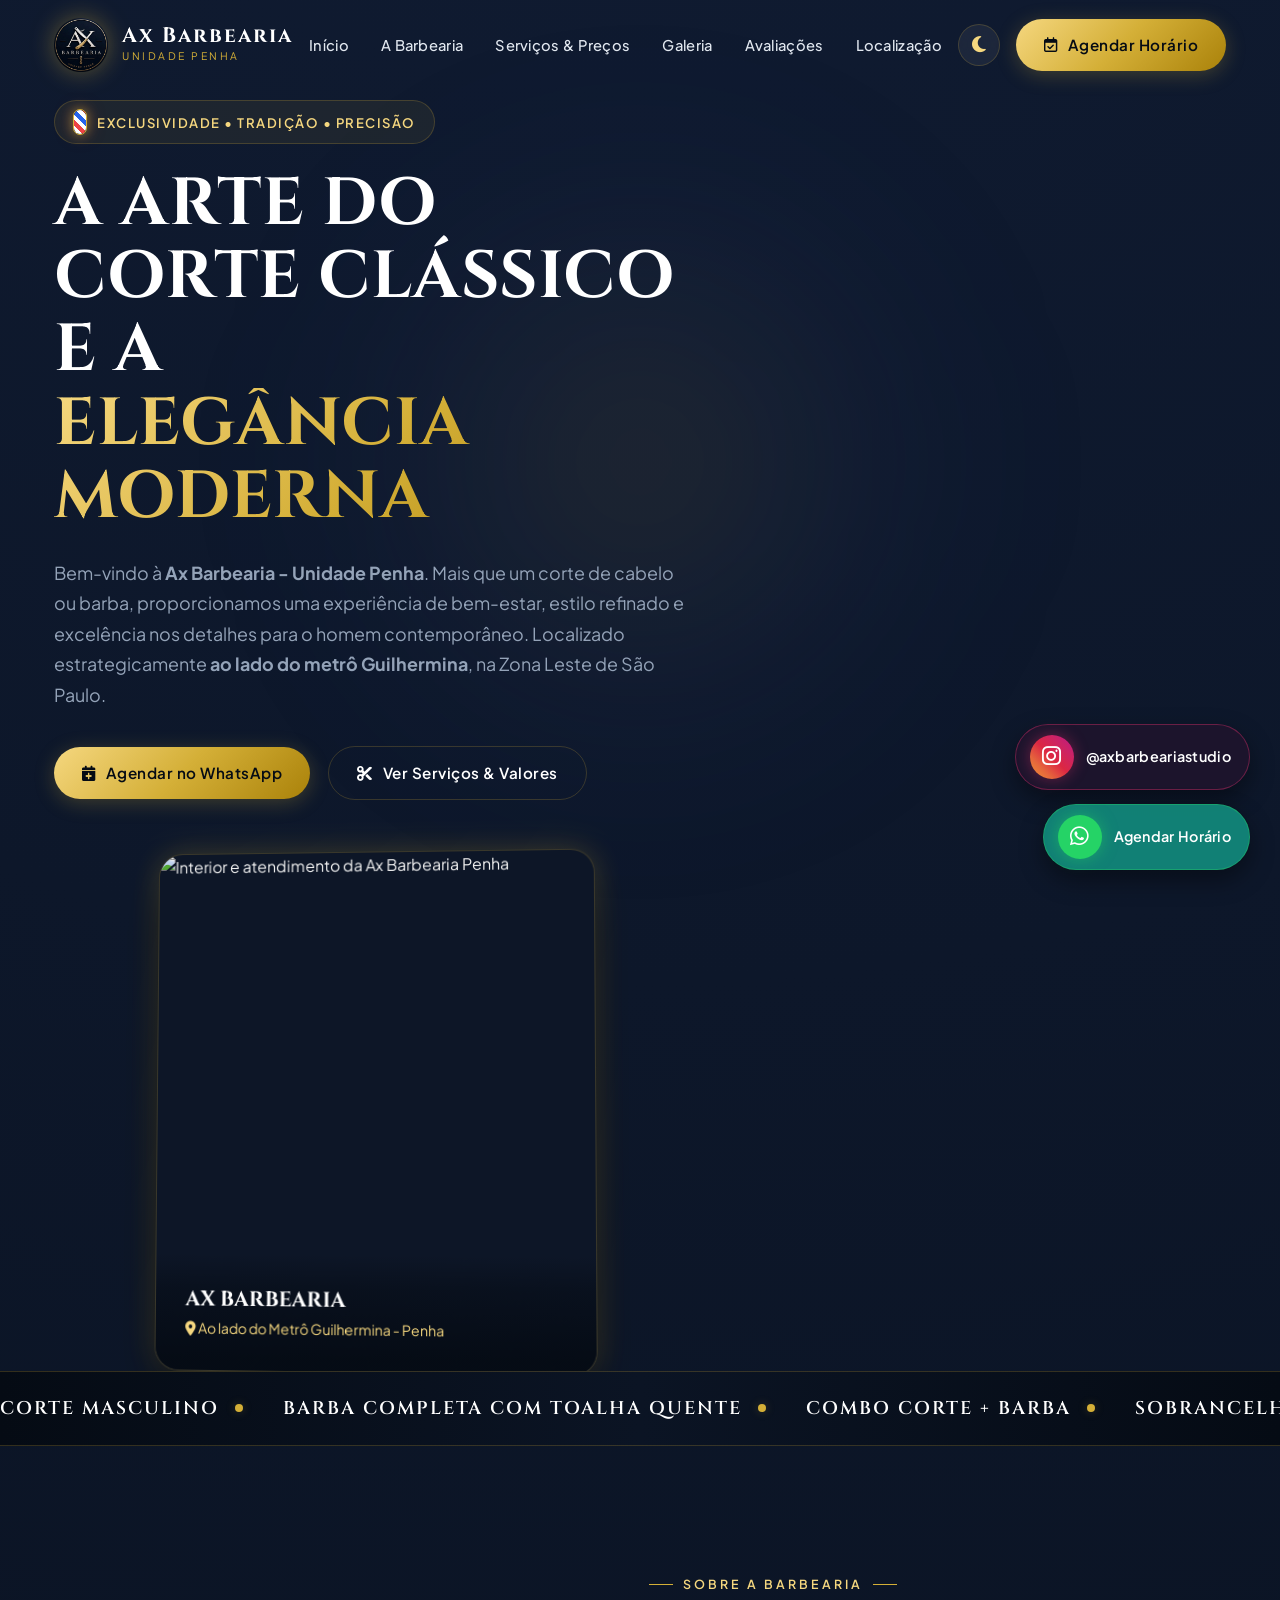
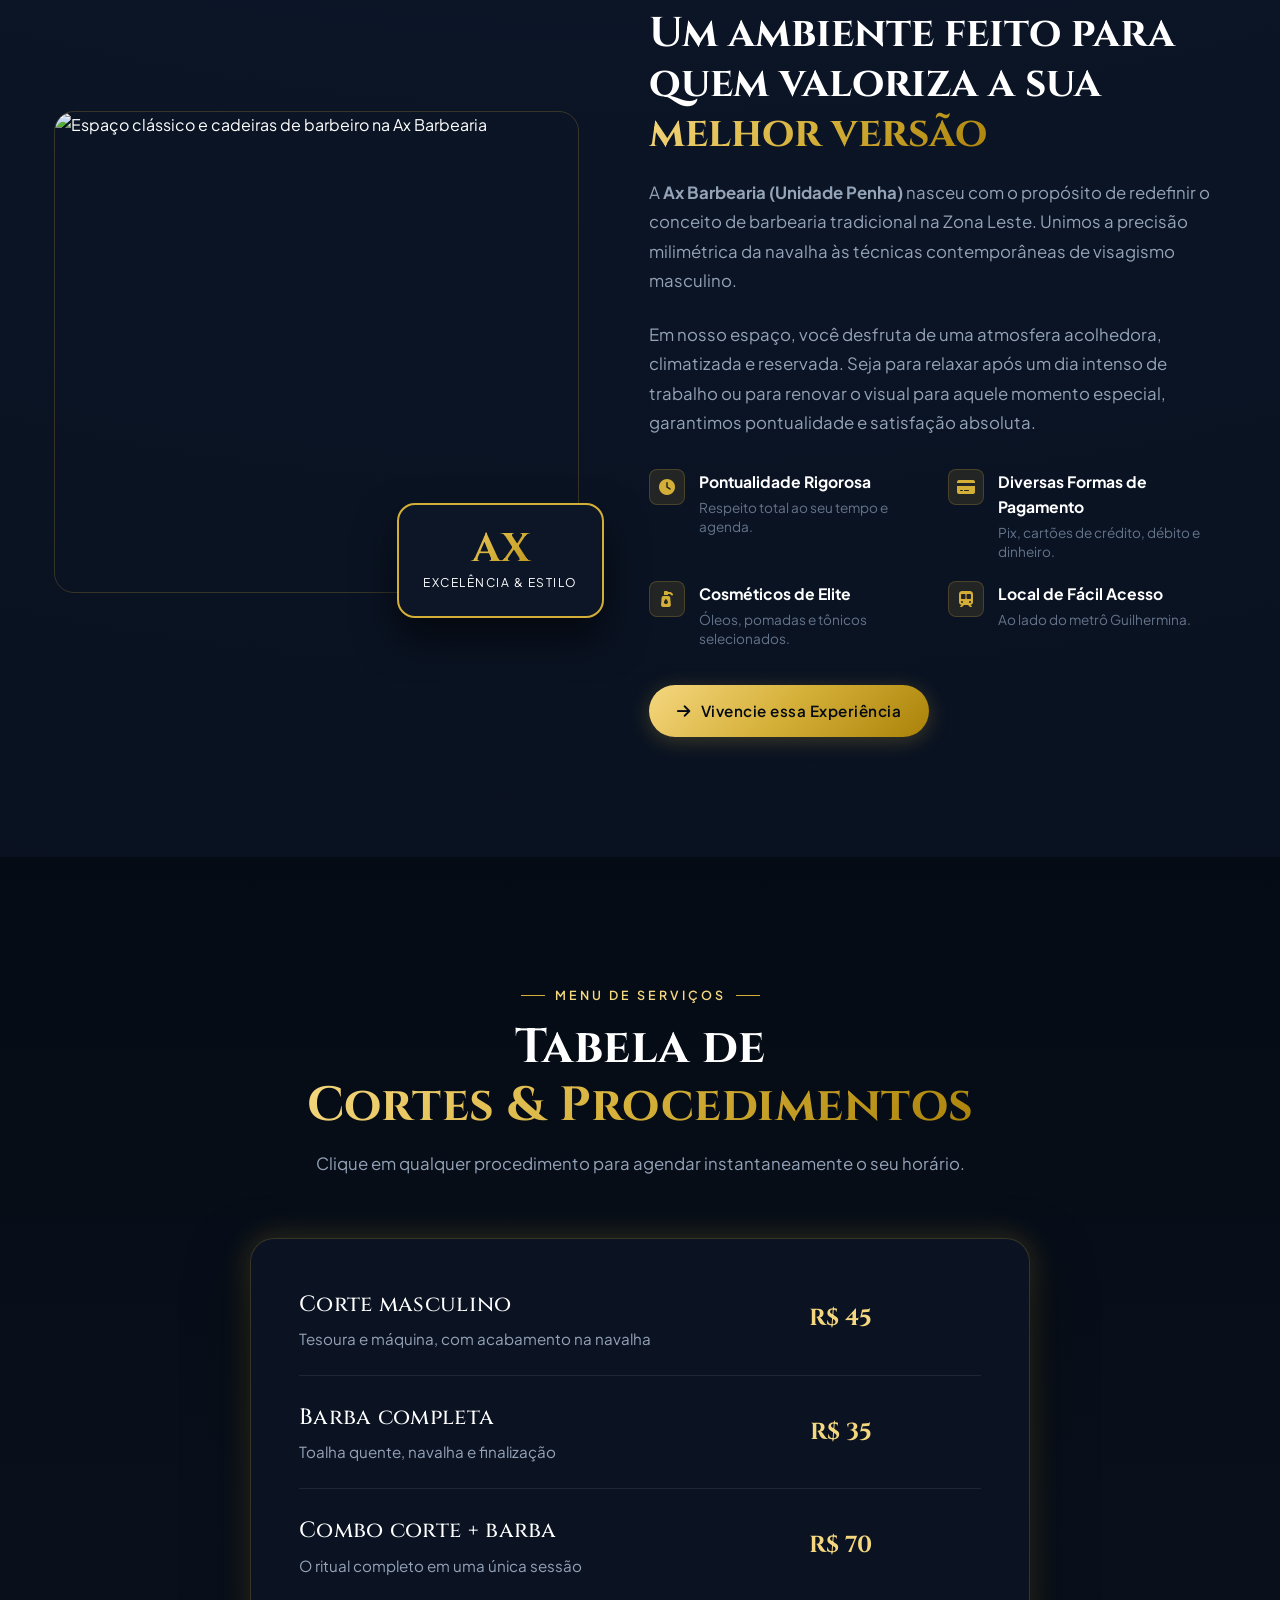
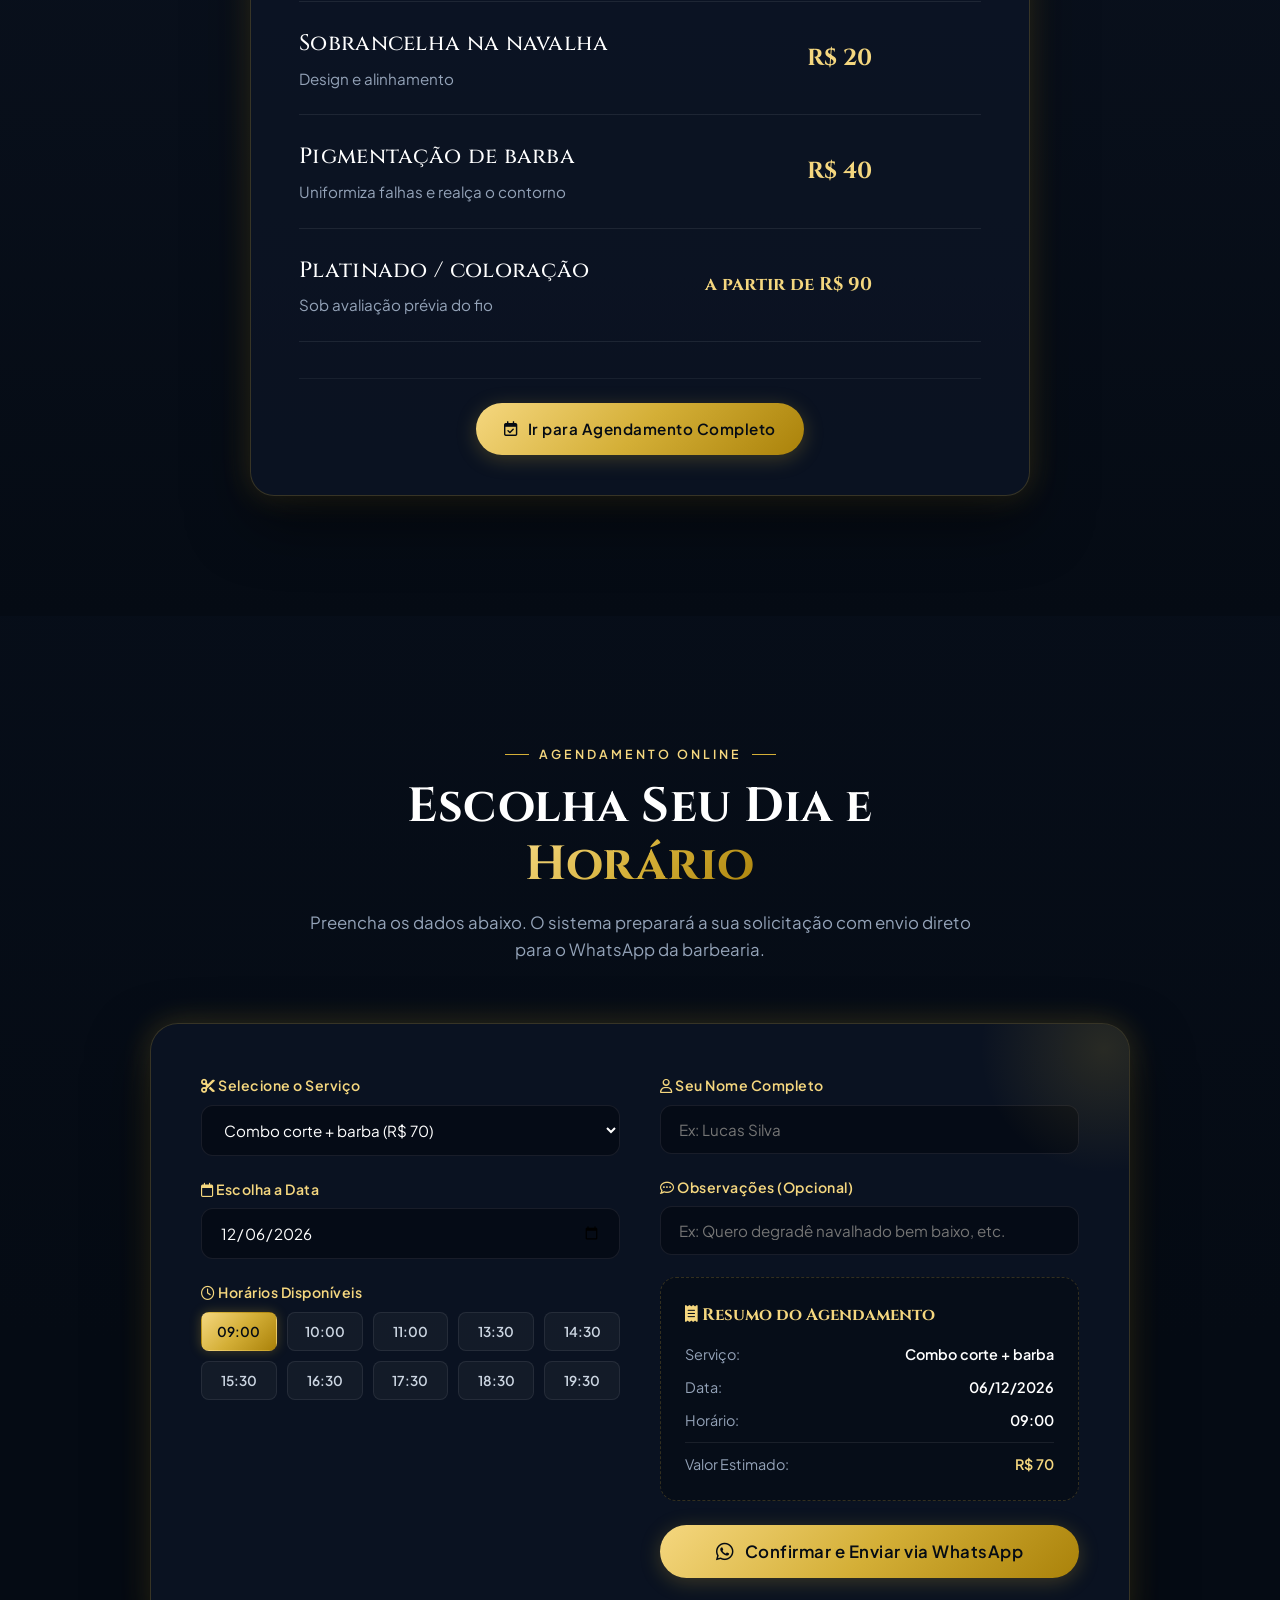
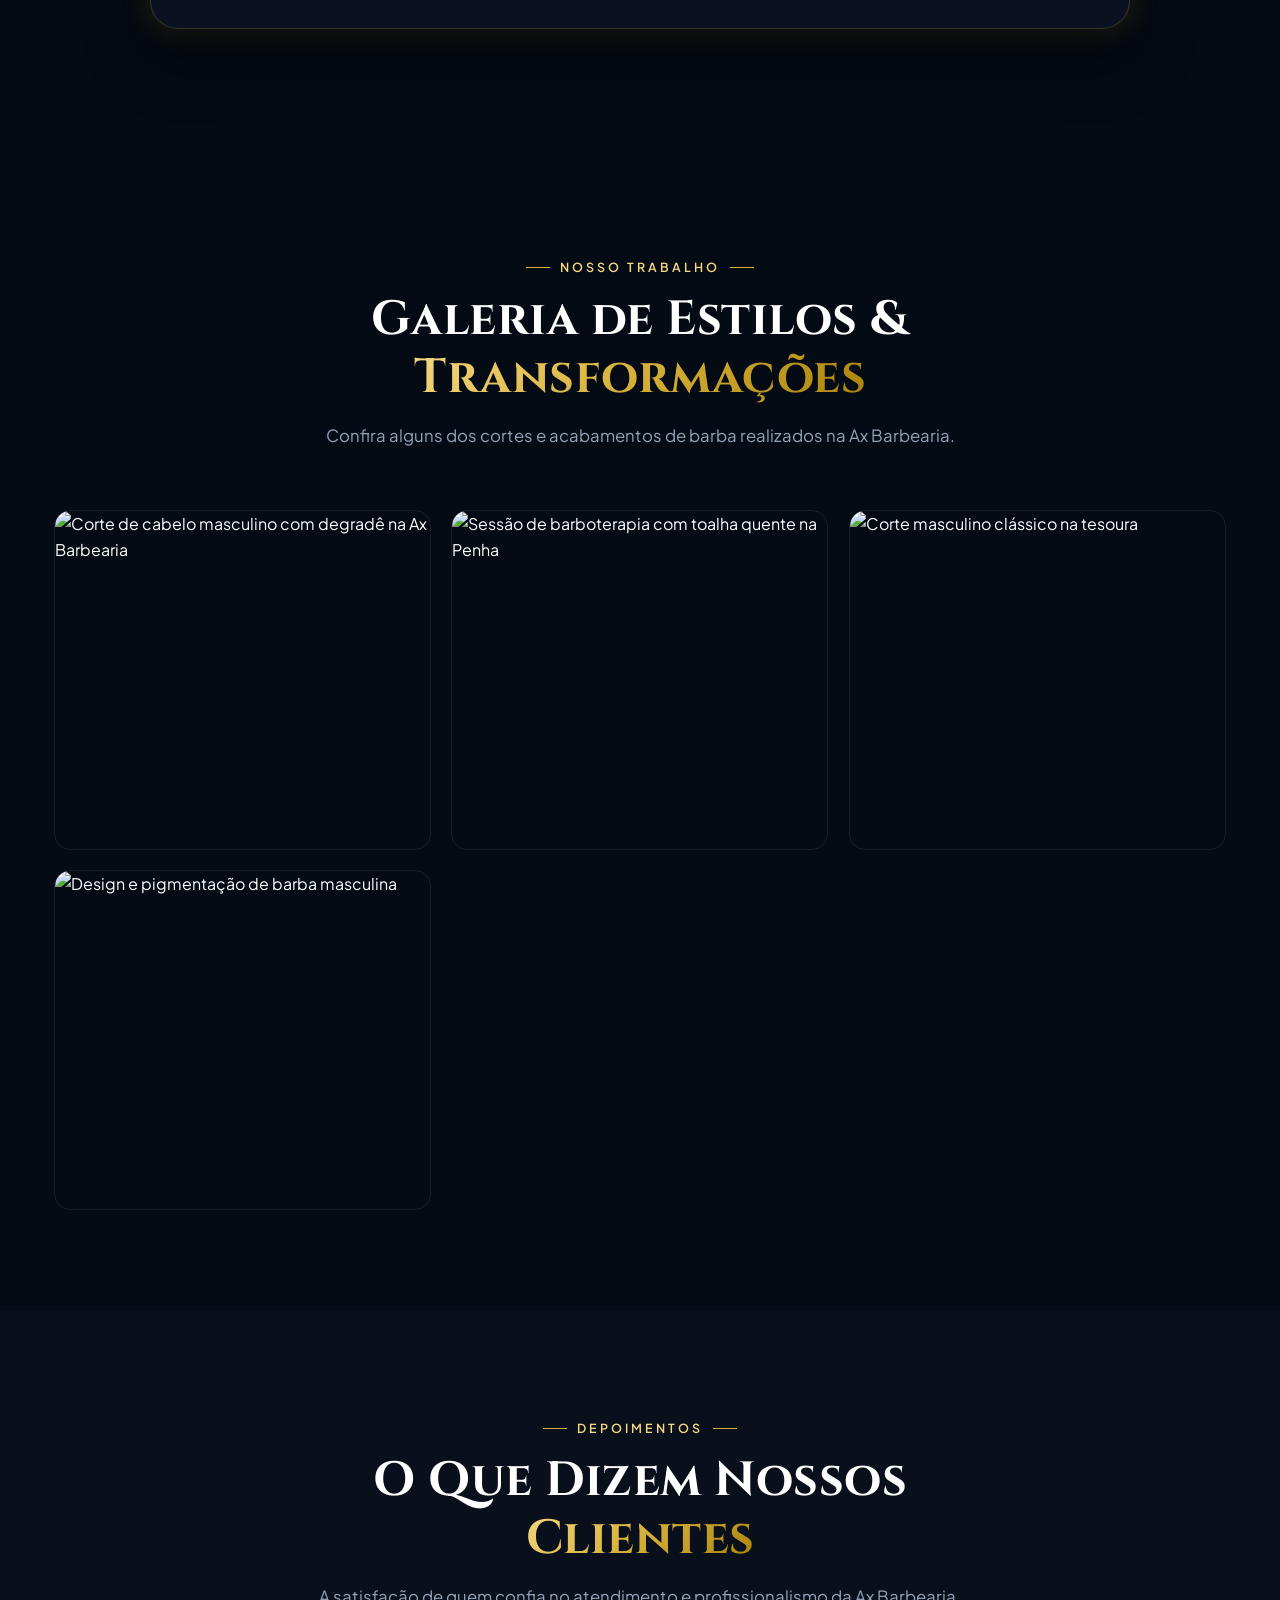
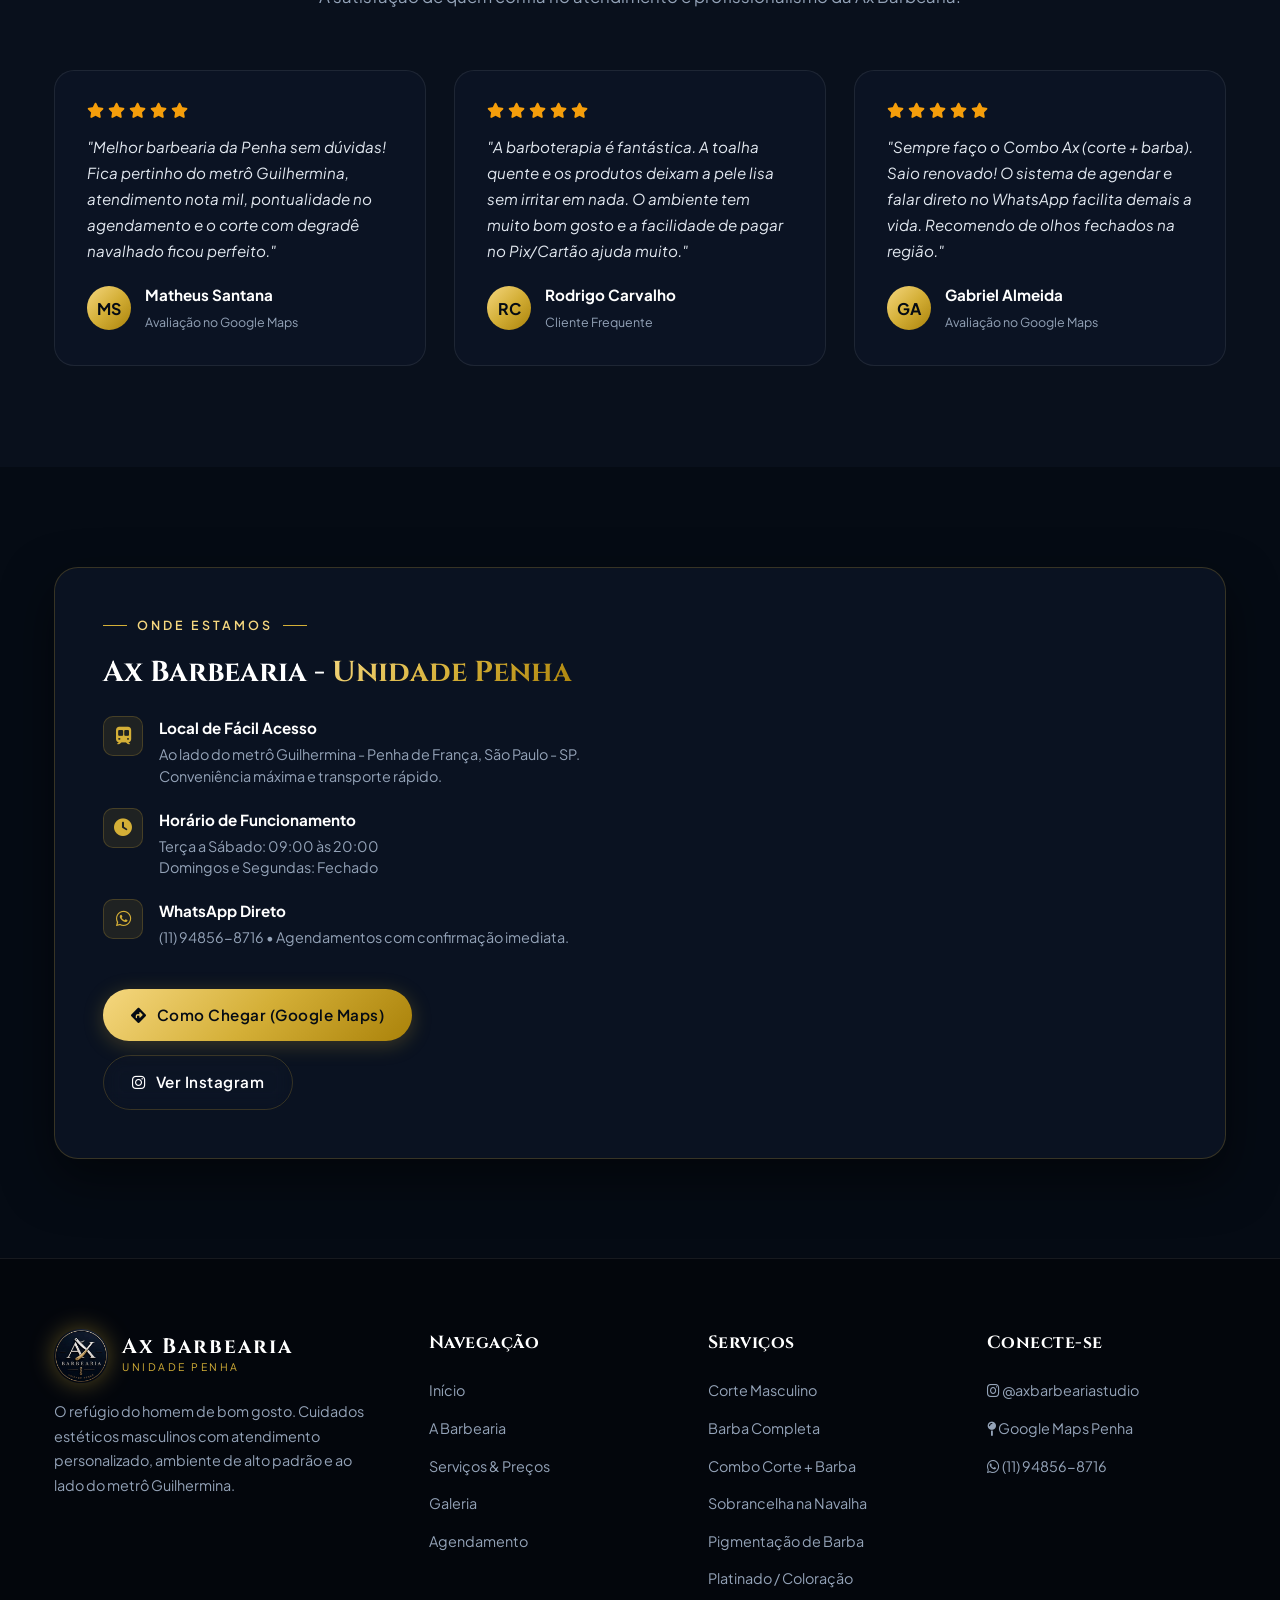
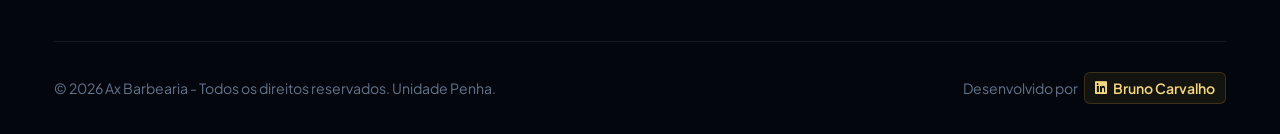
==== commit fe738797: "Ajuste na tipografia e adição do tema claro" ====
--- a/index.html
+++ b/index.html
@@ -185,19 +185,25 @@
         </ul>
       </nav>
 
-      <!-- Botão CTA de Agendamento e Menu Hambúrguer -->
-      <div class="nav-actions">
-        <a href="#agendamento" class="btn btn-gold btn-header-hide" title="Agendar horário no WhatsApp">
-          <i class="fa-regular fa-calendar-check" aria-hidden="true"></i>
-          <span>Agendar Horário</span>
-        </a>
-
-        <!-- Botão Hambúrguer para Mobile -->
-        <button class="menu-toggle" id="menuToggle" aria-label="Abrir Menu de Navegação" aria-expanded="false">
-          <span></span>
-          <span></span>
-          <span></span>
-        </button>
+        <!-- Botão CTA de Agendamento, Alternador de Tema e Menu Hambúrguer -->
+        <div class="nav-actions">
+          <!-- Botão de Alternância Modo Claro / Modo Escuro -->
+          <button class="theme-toggle" id="themeToggle" aria-label="Alternar entre modo claro e escuro" title="Alternar tema">
+            <i class="fa-solid fa-moon" id="themeIcon"></i>
+          </button>
+
+          <a href="#agendamento" class="btn btn-gold btn-header-hide" title="Agendar horário no WhatsApp">
+            <i class="fa-regular fa-calendar-check" aria-hidden="true"></i>
+            <span>Agendar Horário</span>
+          </a>
+
+          <!-- Botão Hambúrguer para Mobile -->
+          <button class="menu-toggle" id="menuToggle" aria-label="Abrir Menu de Navegação" aria-expanded="false">
+            <span></span>
+            <span></span>
+            <span></span>
+          </button>
+        </div>
       </div>
     </div>
   </header>
@@ -245,7 +251,10 @@
         <!-- Conteúdo Textual do Hero -->
         <div class="hero-content">
           <div class="hero-badge reveal">
-            <i class="fa-solid fa-crown" aria-hidden="true"></i>
+            <!-- Sinal de Barbeiro Clássico Brilhante e Animado -->
+            <span class="barber-pole-glow" title="Tradicional Barber Pole" aria-hidden="true">
+              <span class="barber-stripes"></span>
+            </span>
             <span>EXCLUSIVIDADE • TRADIÇÃO • PRECISÃO</span>
           </div>
 
@@ -280,20 +289,6 @@
                 <p><i class="fa-solid fa-location-dot" aria-hidden="true"></i> Ao lado do Metrô Guilhermina - Penha</p>
               </div>
             </div>
-
-            <!-- Selo Flutuante com Microanimação -->
-            <div class="floating-badge">
-              <div class="floating-badge-icon">
-                <i class="fa-solid fa-award" aria-hidden="true"></i>
-              </div>
-              <div class="floating-badge-text">
-                <h5>Padrão Premium</h5>
-                <p>Atendimento com Hora Marcada</p>
-              </div>
-            </div>
-          </div>
-        </div>
-
       </div>
     </div>
   </section>
--- a/assets/css/style.css
+++ b/assets/css/style.css
@@ -1622,3 +1622,353 @@
     height: 50px;
   }
 }
+
+/* ==========================================================================
+   BOTÃO DE ALTERNÂNCIA MODO ESCURO / MODO CLARO (THEME TOGGLE)
+   ========================================================================== */
+.theme-toggle {
+  width: 42px;
+  height: 42px;
+  border-radius: 50%;
+  background: rgba(255, 255, 255, 0.06);
+  border: 1px solid var(--border-gold);
+  color: var(--gold-light);
+  display: inline-flex;
+  align-items: center;
+  justify-content: center;
+  font-size: 1.15rem;
+  cursor: pointer;
+  transition: all var(--transition-fast);
+  backdrop-filter: blur(10px);
+  position: relative;
+  outline: none;
+}
+
+.theme-toggle:hover {
+  background: rgba(212, 175, 55, 0.15);
+  color: #fff;
+  transform: scale(1.08) rotate(15deg);
+  box-shadow: 0 0 15px var(--gold-glow);
+}
+
+/* ==========================================================================
+   SINAL DE BARBEIRO BRILHANTE & PEQUENO (GLOWING BARBER POLE)
+   ========================================================================== */
+.barber-pole-glow {
+  display: inline-flex;
+  align-items: center;
+  justify-content: center;
+  width: 14px;
+  height: 26px;
+  border-radius: 8px;
+  border: 1.5px solid var(--gold-primary);
+  background: #050b14;
+  overflow: hidden;
+  position: relative;
+  box-shadow: 0 0 12px rgba(212, 175, 55, 0.6), 0 0 20px rgba(239, 68, 68, 0.3);
+  vertical-align: middle;
+  flex-shrink: 0;
+}
+
+/* Listras giratórias vermelhas, brancas e azuis tradicionais */
+.barber-stripes {
+  position: absolute;
+  inset: -10px -4px;
+  background: repeating-linear-gradient(
+    45deg,
+    #ef4444,
+    #ef4444 4px,
+    #ffffff 4px,
+    #ffffff 8px,
+    #2563eb 8px,
+    #2563eb 12px,
+    #ffffff 12px,
+    #ffffff 16px
+  );
+  animation: barberScroll 1.2s linear infinite;
+}
+
+@keyframes barberScroll {
+  from { transform: translateY(0); }
+  to { transform: translateY(16px); }
+}
+
+/* ==========================================================================
+   MODO CLARO (LIGHT THEME) - PALETA REFINADA EM CINZA SUAVE (#eaeef4), DOURADO & AZUL
+   ========================================================================== */
+body.light-theme {
+  --bg-dark: #edf1f7;
+  --bg-dark-secondary: #e2e8f0;
+  --bg-surface: #f4f6fa;
+  --bg-card: #f8fafc;
+  --bg-glass: rgba(237, 241, 247, 0.94);
+
+  --text-white: #0f172a;
+  --text-muted: #334155;
+  --text-dim: #475569;
+
+  --border-gold: rgba(180, 140, 20, 0.4);
+  --border-subtle: rgba(15, 23, 42, 0.12);
+
+  background: radial-gradient(circle at 50% -10%, #dbe4ef 0%, #edf1f7 65%);
+  color: #0f172a;
+}
+
+body.light-theme .header.scrolled {
+  background: rgba(237, 241, 247, 0.95);
+  box-shadow: 0 10px 30px rgba(0, 0, 0, 0.08);
+  border-bottom-color: rgba(15, 23, 42, 0.08);
+}
+
+/* Tipografia e Títulos no Tema Claro */
+body.light-theme .logo-brand,
+body.light-theme .nav-link,
+body.light-theme .hero-title,
+body.light-theme .stat-item h3,
+body.light-theme .section-header h2,
+body.light-theme .about-text h2,
+body.light-theme .price-item-title,
+body.light-theme .location-details h3,
+body.light-theme .footer-col h4,
+body.light-theme .reviewer-info h5,
+body.light-theme .feature-info h4,
+body.light-theme .info-content h4 {
+  color: #0f172a !important;
+}
+
+body.light-theme .hero-card-overlay h4,
+body.light-theme .floating-badge-text h5,
+body.light-theme .gallery-overlay h4 {
+  color: #ffffff !important;
+}
+
+/* 1. CORREÇÃO: Selo AX (Experiência & Estilo na seção Sobre) */
+body.light-theme .about-badge-exp {
+  background: #ffffff;
+  border-color: #d4af37;
+  box-shadow: 0 15px 35px rgba(0, 0, 0, 0.1);
+}
+
+body.light-theme .about-badge-exp .lbl {
+  color: #0f172a !important;
+  font-weight: 700;
+}
+
+/* 2. CORREÇÃO: Depoimentos / Avaliações (Texto das avaliações que sumiu) */
+body.light-theme .review-card {
+  background: #ffffff;
+  border-color: rgba(180, 140, 20, 0.3);
+  box-shadow: 0 10px 30px rgba(0, 0, 0, 0.06);
+}
+
+body.light-theme .review-card .review-text {
+  color: #1e293b !important; /* Escuro legível e nítido */
+  font-weight: 500;
+}
+
+body.light-theme .reviewer-info span {
+  color: #64748b !important;
+}
+
+/* 3. CORREÇÃO: Botão Outline ("Ver Serviços & Valores" e botões secundários) */
+body.light-theme .btn-outline {
+  background: #ffffff;
+  color: #0f172a !important;
+  border: 1.5px solid #b8860b !important;
+  box-shadow: 0 4px 15px rgba(0, 0, 0, 0.05);
+}
+
+body.light-theme .btn-outline:hover {
+  background: #f1f5f9;
+  border-color: #8c6508 !important;
+  color: #8c6508 !important;
+}
+
+/* Selo Hero e Barber Pole */
+body.light-theme .hero-badge {
+  background: rgba(180, 140, 20, 0.1);
+  border-color: rgba(180, 140, 20, 0.35);
+}
+
+body.light-theme .hero-badge span {
+  color: #8c6508;
+  font-weight: 700;
+}
+
+body.light-theme .sub-tag {
+  color: #8c6508;
+}
+
+body.light-theme .sub-tag::before, 
+body.light-theme .sub-tag::after {
+  background: #b8860b;
+}
+
+/* Letreiro Infinito no Modo Claro */
+body.light-theme .marquee-section {
+  background: linear-gradient(90deg, #e2e8f0, #edf1f7, #e2e8f0);
+  border-color: rgba(180, 140, 20, 0.35);
+}
+
+body.light-theme .marquee-item {
+  color: #0f172a;
+}
+
+/* Lista de Preços no Modo Claro */
+body.light-theme .price-list-wrapper {
+  background: #ffffff;
+  border-color: rgba(180, 140, 20, 0.35);
+  box-shadow: 0 15px 40px rgba(0, 0, 0, 0.06);
+}
+
+body.light-theme .price-item {
+  border-bottom-color: #e2e8f0;
+}
+
+body.light-theme .price-item:hover {
+  background: #f1f5f9;
+}
+
+body.light-theme .price-item-value {
+  color: #996515;
+}
+
+body.light-theme .price-item-desc,
+body.light-theme .hero-desc,
+body.light-theme .about-text p,
+body.light-theme .section-header p,
+body.light-theme .info-content p,
+body.light-theme .footer-brand p,
+body.light-theme .footer-col a,
+body.light-theme .stat-item p {
+  color: #334155 !important;
+}
+
+/* Agendamento e Formulário */
+body.light-theme .booking-wrapper {
+  background: #ffffff;
+  border-color: rgba(180, 140, 20, 0.35);
+  box-shadow: 0 20px 45px rgba(0, 0, 0, 0.07);
+}
+
+body.light-theme .form-group label {
+  color: #8c6508;
+}
+
+body.light-theme .form-control {
+  background: #f8fafc;
+  border-color: #cbd5e1;
+  color: #0f172a;
+}
+
+body.light-theme .form-control option {
+  background: #ffffff;
+  color: #0f172a;
+}
+
+body.light-theme .slot-btn {
+  background: #edf2f7;
+  border-color: #cbd5e1;
+  color: #1e293b;
+}
+
+body.light-theme .slot-btn:hover {
+  background: #e2e8f0;
+  border-color: #996515;
+  color: #0f172a;
+}
+
+body.light-theme .slot-btn.active {
+  background: var(--gold-gradient);
+  color: #050b14;
+  border-color: transparent;
+}
+
+body.light-theme .booking-summary-box {
+  background: #f8fafc;
+  border-color: rgba(180, 140, 20, 0.4);
+}
+
+body.light-theme .summary-label {
+  color: #64748b;
+}
+
+body.light-theme .summary-val {
+  color: #0f172a;
+}
+
+body.light-theme .summary-val.gold {
+  color: #996515;
+}
+
+/* Localização e Footer */
+body.light-theme .location-box {
+  background: #ffffff;
+  border-color: rgba(180, 140, 20, 0.35);
+  box-shadow: 0 20px 45px rgba(0, 0, 0, 0.07);
+}
+
+body.light-theme .location-map-wrapper iframe {
+  filter: none; /* Deixa o mapa com visual natural e nítido no tema claro */
+}
+
+body.light-theme .footer {
+  background: #e2e8f0;
+  border-top-color: #cbd5e1;
+}
+
+body.light-theme .footer-bottom {
+  border-top-color: #cbd5e1;
+  color: #475569;
+}
+
+body.light-theme .developer-link {
+  background: #ffffff;
+  color: #8c6508;
+  border-color: rgba(180, 140, 20, 0.3);
+}
+
+body.light-theme .developer-link:hover {
+  background: #d4af37;
+  color: #050b14;
+}
+
+/* Botão Alternador de Tema */
+body.light-theme .theme-toggle {
+  background: #ffffff;
+  border-color: rgba(180, 140, 20, 0.4);
+  color: #8c6508;
+  box-shadow: 0 4px 12px rgba(0, 0, 0, 0.06);
+}
+
+body.light-theme .theme-toggle:hover {
+  background: #f1f5f9;
+  color: #0f172a;
+}
+
+/* Menu Mobile no Modo Claro */
+body.light-theme .mobile-nav {
+  background: rgba(237, 241, 247, 0.98);
+}
+
+body.light-theme .mobile-nav .nav-link {
+  color: #0f172a;
+}
+
+body.light-theme .mobile-nav-close {
+  background: #ffffff;
+  color: #8c6508;
+  border-color: rgba(180, 140, 20, 0.4);
+}
+
+body.light-theme .mobile-nav-back-link {
+  background: #ffffff;
+  color: #8c6508;
+  border: 1px solid rgba(180, 140, 20, 0.3);
+}
+
+body.light-theme .preloader {
+  background: #edf1f7;
+}
+
+
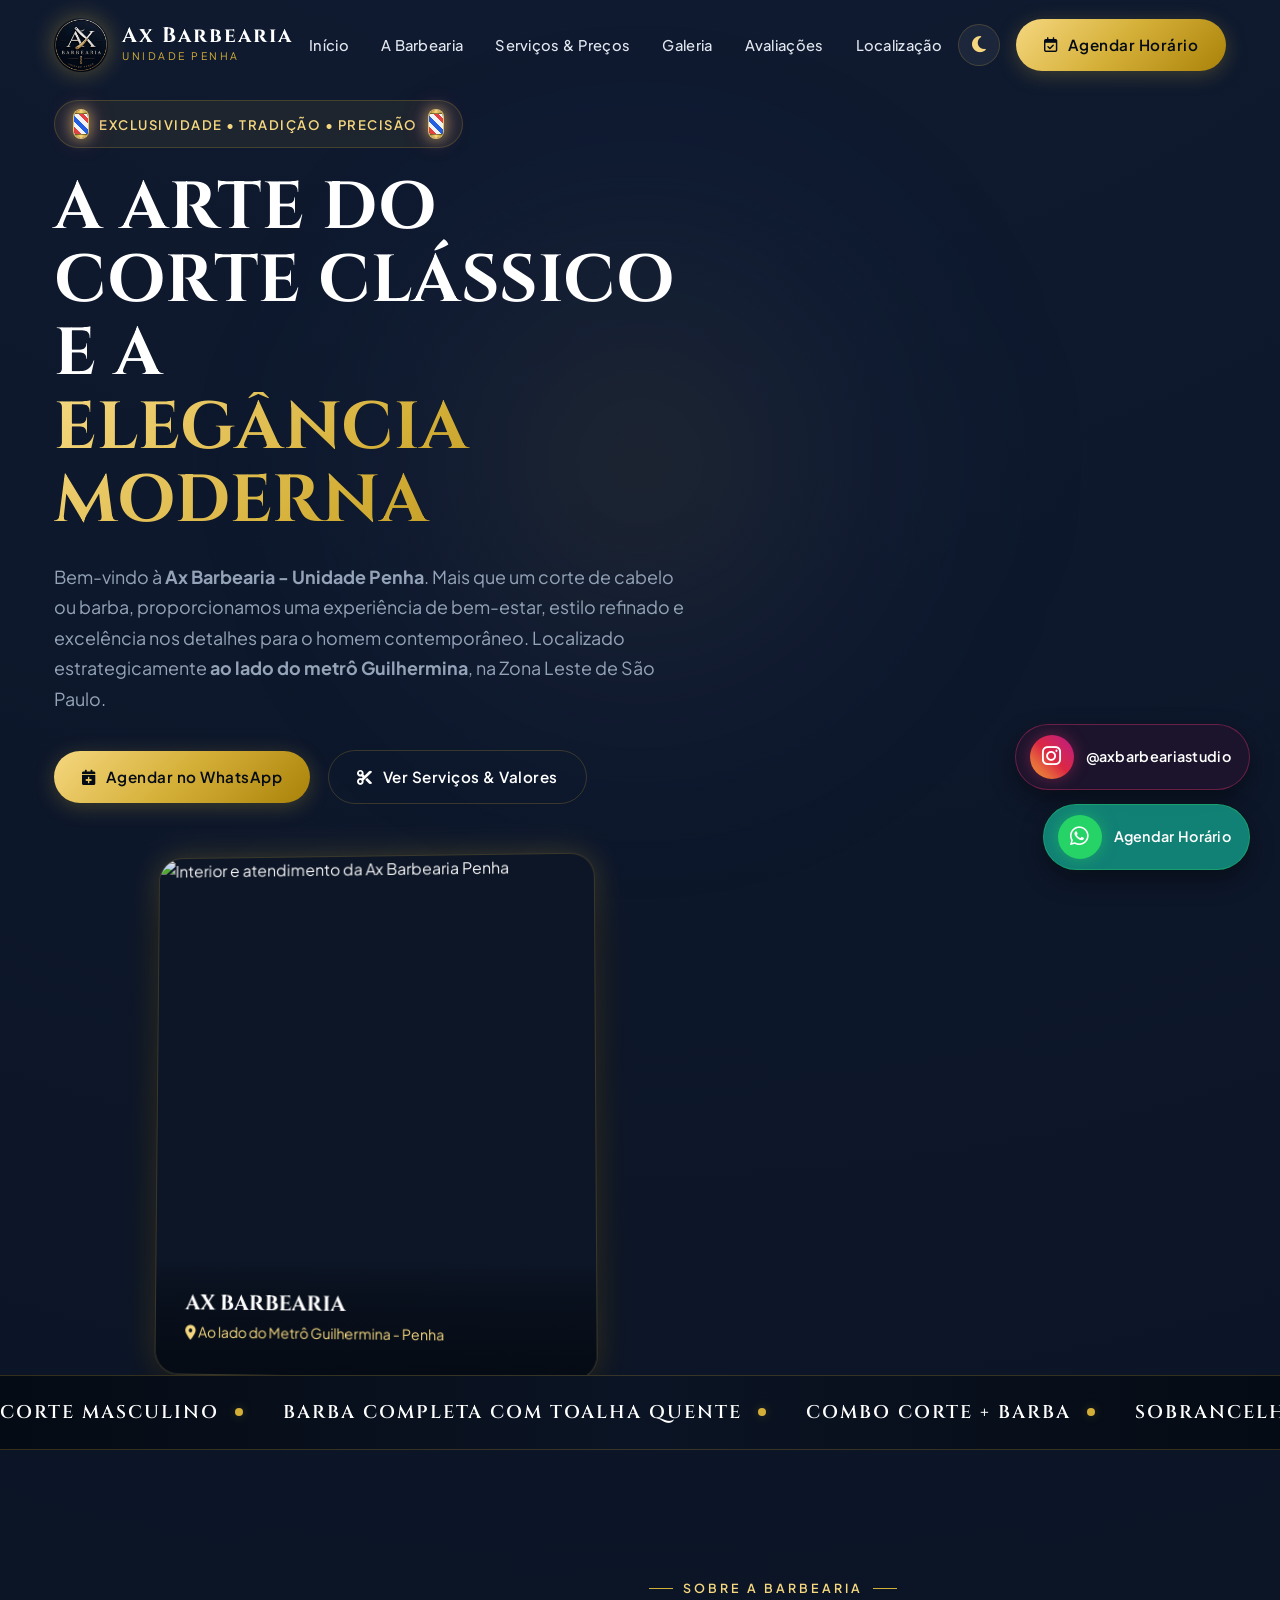
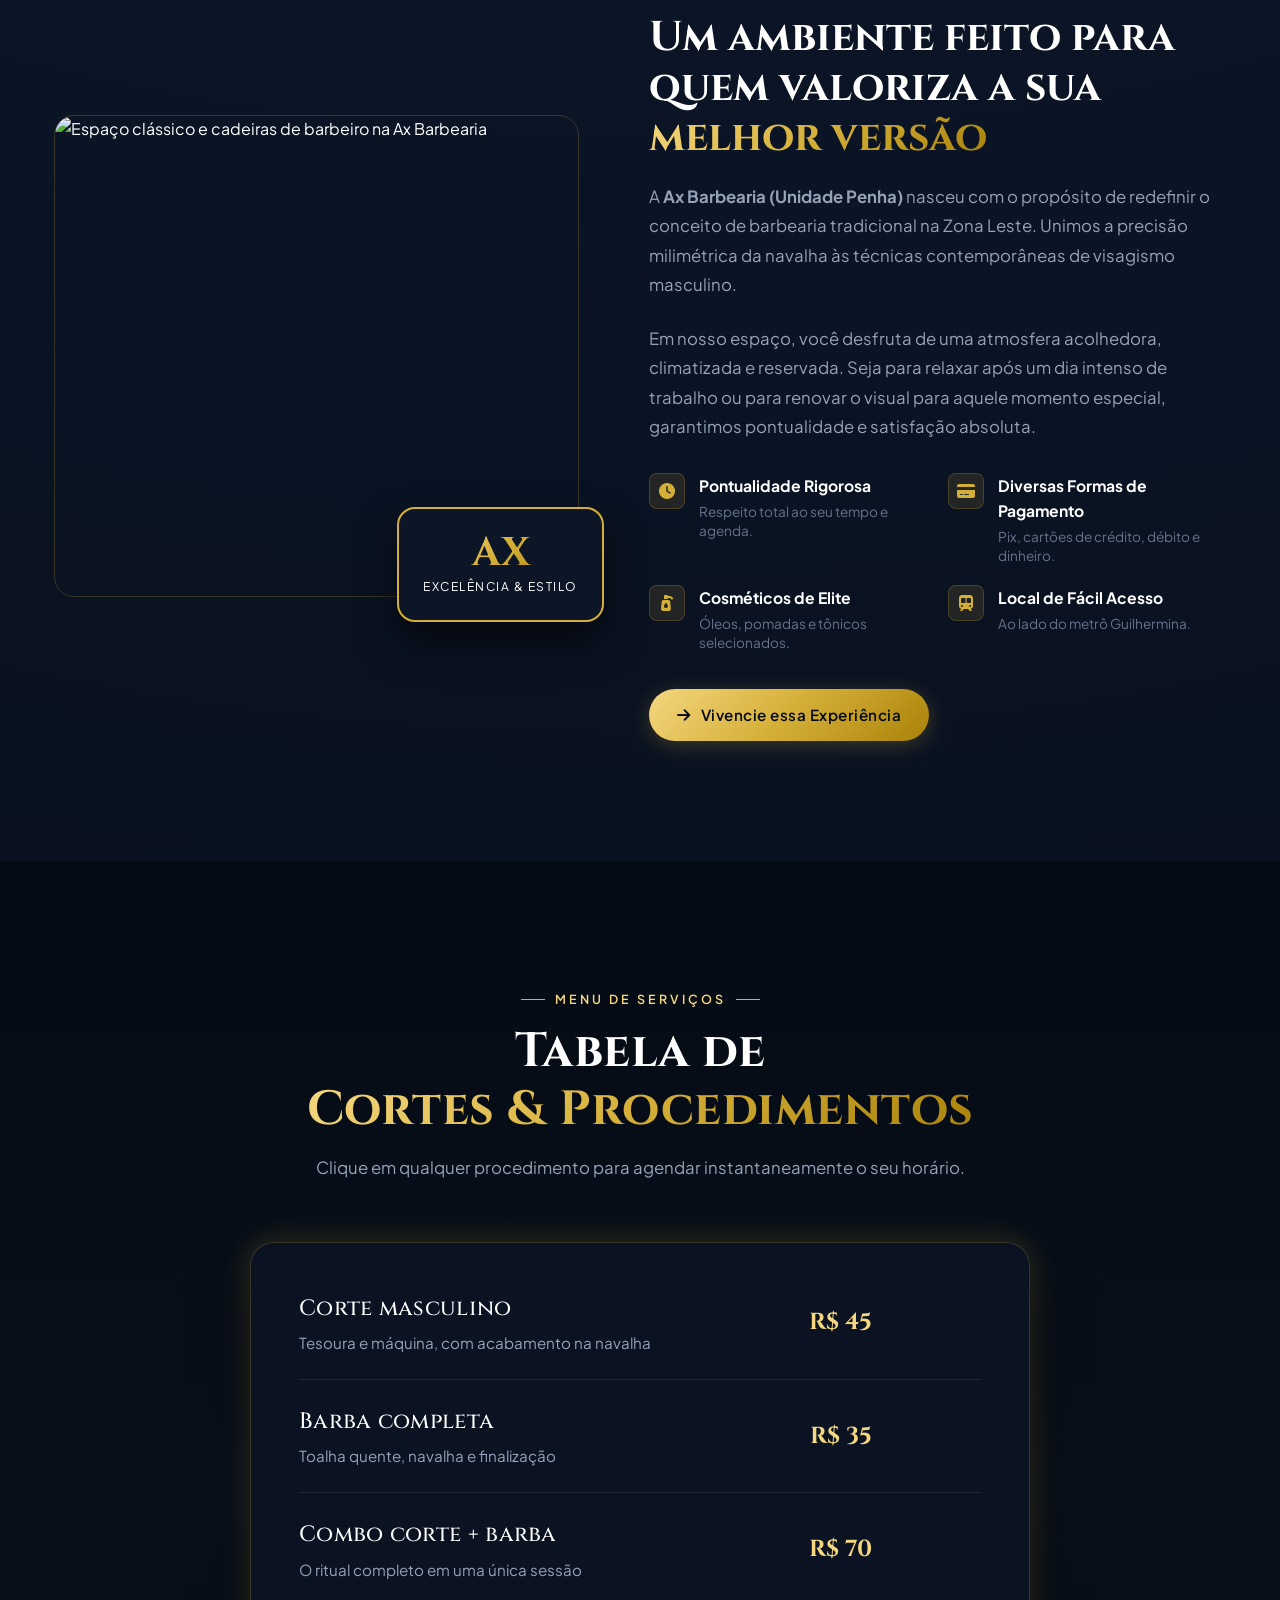
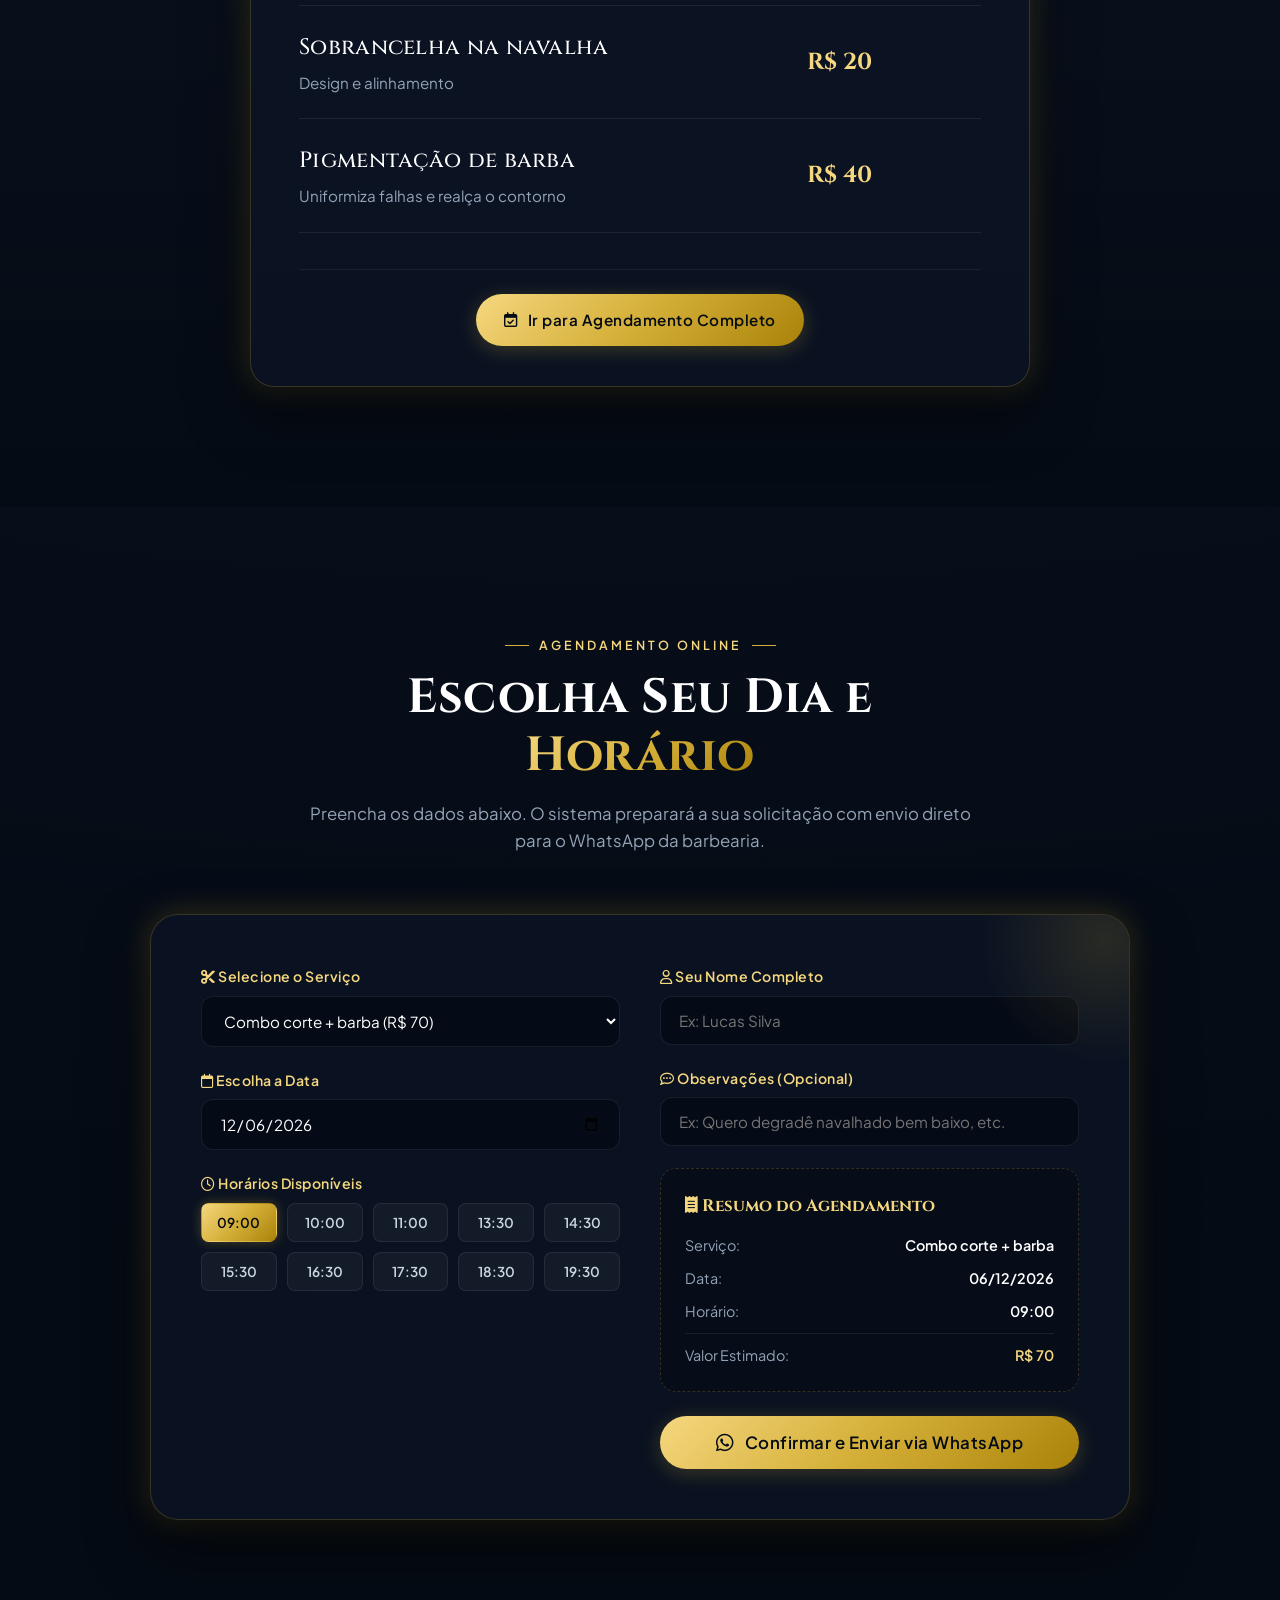
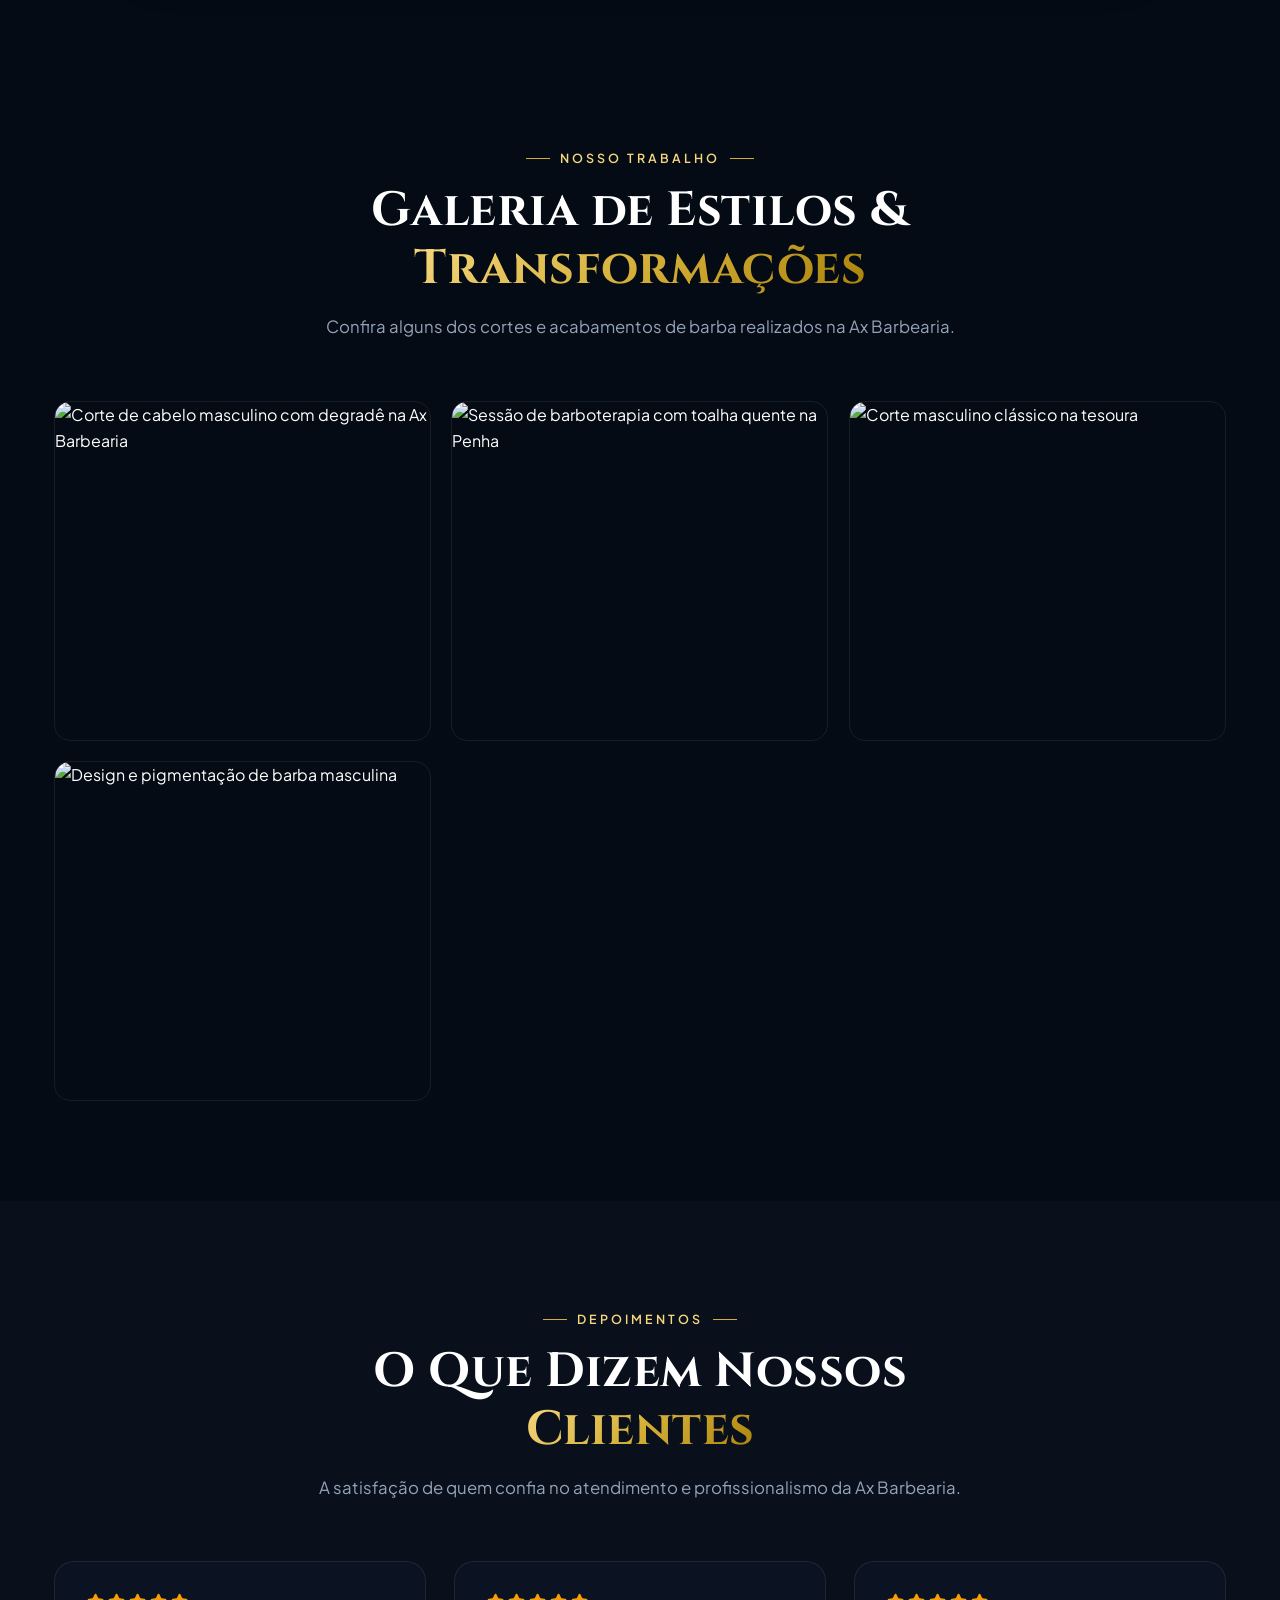
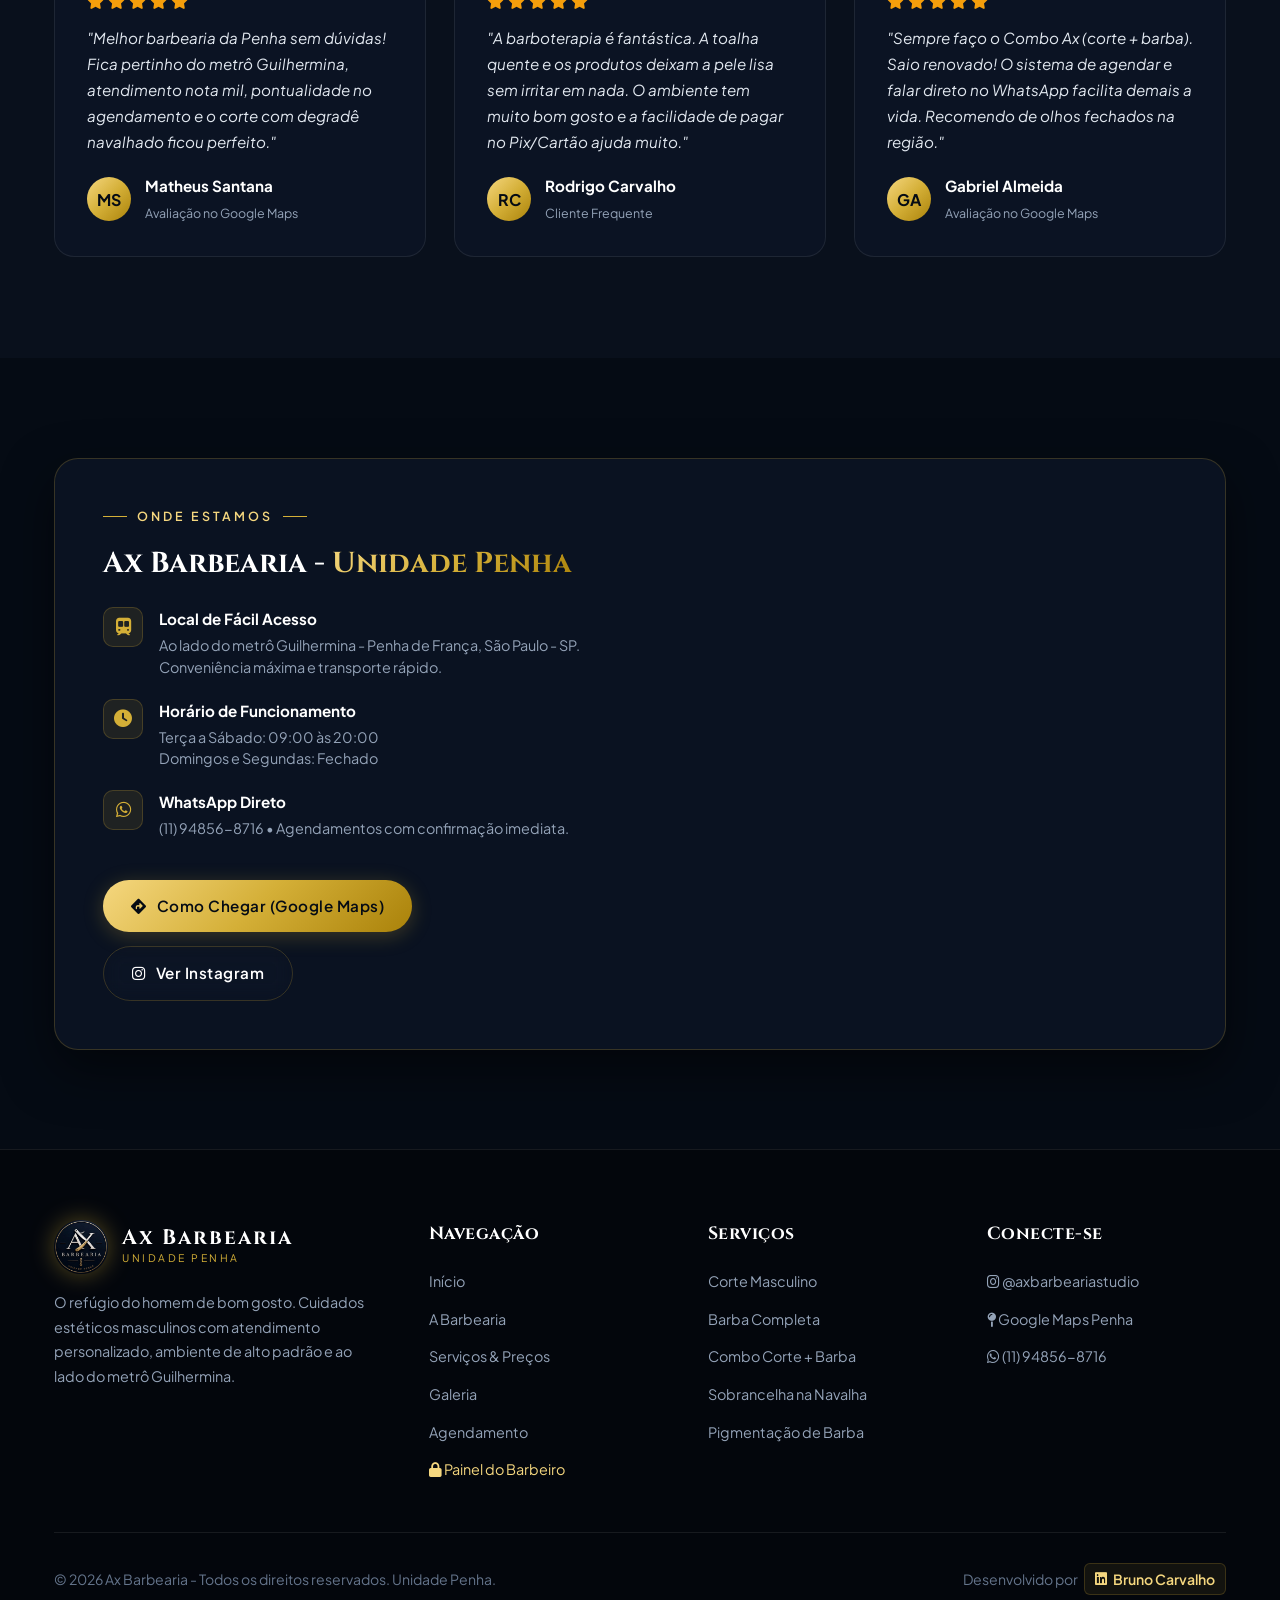
==== commit 1d4f16a0: "Atualização de tela de adimin e bloqueio de horarios realizado pelos cliente, controle total do admi" ====
--- a/index.html
+++ b/index.html
@@ -209,18 +209,12 @@
   </header>
 
   <!-- ==========================================================================
-       MENU MOBILE DRAWER (COM BOTÃO DE VOLTAR E FECHAR)
+       MENU MOBILE DRAWER (COM BOTÃO FECHAR X)
        ========================================================================== -->
   <aside class="mobile-nav" id="mobileNav" aria-label="Menu Móvel" aria-hidden="true">
     <!-- Botão Fechar (X) -->
     <button class="mobile-nav-close" id="mobileNavClose" aria-label="Fechar Menu">
       <i class="fa-solid fa-xmark" aria-hidden="true"></i>
-    </button>
-
-    <!-- Botão de Voltar ao Site -->
-    <button class="mobile-nav-back-link" id="mobileNavBack" type="button" aria-label="Voltar para a página">
-      <i class="fa-solid fa-arrow-left" aria-hidden="true"></i>
-      <span>Voltar ao site</span>
     </button>
 
     <!-- Links do Menu Móvel -->
@@ -231,6 +225,7 @@
       <li><a href="#galeria" class="nav-link">Galeria</a></li>
       <li><a href="#avaliacoes" class="nav-link">Avaliações</a></li>
       <li><a href="#localizacao" class="nav-link">Localização</a></li>
+      <li><a href="admin.html" class="nav-link" style="font-size: 1.1rem; opacity: 0.75;"><i class="fa-solid fa-lock"></i> Área Admin</a></li>
     </ul>
 
     <!-- Ação de Agendamento Móvel -->
@@ -251,11 +246,15 @@
         <!-- Conteúdo Textual do Hero -->
         <div class="hero-content">
           <div class="hero-badge reveal">
-            <!-- Sinal de Barbeiro Clássico Brilhante e Animado -->
+            <!-- Sinal de Barbeiro Clássico Brilhante e Animado (Lado Esquerdo) -->
             <span class="barber-pole-glow" title="Tradicional Barber Pole" aria-hidden="true">
               <span class="barber-stripes"></span>
             </span>
             <span>EXCLUSIVIDADE • TRADIÇÃO • PRECISÃO</span>
+            <!-- Sinal de Barbeiro Clássico Brilhante e Animado (Lado Direito) -->
+            <span class="barber-pole-glow" title="Tradicional Barber Pole" aria-hidden="true">
+              <span class="barber-stripes"></span>
+            </span>
           </div>
 
           <h1 class="hero-title reveal reveal-delay-1" id="heroMainTitle">
@@ -304,7 +303,6 @@
         <div class="marquee-item">COMBO CORTE + BARBA <span class="dot"></span></div>
         <div class="marquee-item">SOBRANCELHA NA NAVALHA <span class="dot"></span></div>
         <div class="marquee-item">PIGMENTAÇÃO DE BARBA <span class="dot"></span></div>
-        <div class="marquee-item">PLATINADO & COLORAÇÃO <span class="dot"></span></div>
         <div class="marquee-item">AO LADO DO METRÔ GUILHERMINA <span class="dot"></span></div>
       </div>
       <div class="marquee-content">
@@ -313,7 +311,6 @@
         <div class="marquee-item">COMBO CORTE + BARBA <span class="dot"></span></div>
         <div class="marquee-item">SOBRANCELHA NA NAVALHA <span class="dot"></span></div>
         <div class="marquee-item">PIGMENTAÇÃO DE BARBA <span class="dot"></span></div>
-        <div class="marquee-item">PLATINADO & COLORAÇÃO <span class="dot"></span></div>
         <div class="marquee-item">AO LADO DO METRÔ GUILHERMINA <span class="dot"></span></div>
       </div>
     </div>
@@ -473,18 +470,6 @@
           </div>
           <div class="price-item-value">
             <span>R$ 40</span>
-            <span class="price-item-action">Agendar <i class="fa-solid fa-arrow-right" aria-hidden="true"></i></span>
-          </div>
-        </div>
-
-        <!-- Item 6: Platinado / coloração -->
-        <div class="price-item" onclick="selectServiceForBooking('platinado')" role="button" tabindex="0" aria-label="Agendar Platinado ou coloração a partir de R$ 90">
-          <div class="price-item-info">
-            <h3 class="price-item-title">Platinado / coloração</h3>
-            <p class="price-item-desc">Sob avaliação prévia do fio</p>
-          </div>
-          <div class="price-item-value">
-            <span style="font-size: 1.15rem;">a partir de R$ 90</span>
             <span class="price-item-action">Agendar <i class="fa-solid fa-arrow-right" aria-hidden="true"></i></span>
           </div>
         </div>
@@ -529,7 +514,6 @@
                   <option value="combo" data-price="R$ 70" selected>Combo corte + barba (R$ 70)</option>
                   <option value="sobrancelha" data-price="R$ 20">Sobrancelha na navalha (R$ 20)</option>
                   <option value="pigmentacao" data-price="R$ 40">Pigmentação de barba (R$ 40)</option>
-                  <option value="platinado" data-price="A partir de R$ 90">Platinado / coloração (a partir de R$ 90)</option>
                 </select>
               </div>
 
@@ -813,6 +797,7 @@
             <li><a href="#servicos">Serviços & Preços</a></li>
             <li><a href="#galeria">Galeria</a></li>
             <li><a href="#agendamento">Agendamento</a></li>
+            <li><a href="admin.html" style="color: var(--gold-light);"><i class="fa-solid fa-lock"></i> Painel do Barbeiro</a></li>
           </ul>
         </div>
 
@@ -825,7 +810,6 @@
             <li><a href="#servicos">Combo Corte + Barba</a></li>
             <li><a href="#servicos">Sobrancelha na Navalha</a></li>
             <li><a href="#servicos">Pigmentação de Barba</a></li>
-            <li><a href="#servicos">Platinado / Coloração</a></li>
           </ul>
         </div>
 
--- a/assets/css/style.css
+++ b/assets/css/style.css
@@ -1068,6 +1068,30 @@
   color: #050b14;
   border-color: transparent;
   box-shadow: 0 0 12px rgba(212, 175, 55, 0.3);
+}
+
+/* Horário Bloqueado ou Já Reservado */
+.slot-btn.booked,
+.slot-btn:disabled {
+  background: rgba(239, 68, 68, 0.08) !important;
+  border-color: rgba(239, 68, 68, 0.25) !important;
+  color: #ef4444 !important;
+  cursor: not-allowed !important;
+  opacity: 0.55;
+  text-decoration: line-through;
+  position: relative;
+}
+
+.slot-btn.booked::after {
+  content: 'Ocupado';
+  display: block;
+  font-size: 0.62rem;
+  letter-spacing: 0.5px;
+  text-decoration: none;
+  font-weight: 700;
+  text-transform: uppercase;
+  color: #f87171;
+  margin-top: 1px;
 }
 
 .booking-summary-box {
@@ -1652,31 +1676,55 @@
 }
 
 /* ==========================================================================
-   SINAL DE BARBEIRO BRILHANTE & PEQUENO (GLOWING BARBER POLE)
+   SINAL DE BARBEIRO BRILHANTE & PEQUENO (GLOWING BARBER POLE 3D)
    ========================================================================== */
 .barber-pole-glow {
   display: inline-flex;
+  flex-direction: column;
   align-items: center;
   justify-content: center;
-  width: 14px;
-  height: 26px;
-  border-radius: 8px;
-  border: 1.5px solid var(--gold-primary);
+  width: 16px;
+  height: 30px;
+  border-radius: 9px;
   background: #050b14;
-  overflow: hidden;
   position: relative;
-  box-shadow: 0 0 12px rgba(212, 175, 55, 0.6), 0 0 20px rgba(239, 68, 68, 0.3);
+  box-shadow: 0 0 14px rgba(212, 175, 55, 0.75), 0 0 24px rgba(239, 68, 68, 0.45), 0 0 20px rgba(37, 99, 235, 0.45);
   vertical-align: middle;
   flex-shrink: 0;
-}
-
-/* Listras giratórias vermelhas, brancas e azuis tradicionais */
+  border: 1.5px solid rgba(245, 215, 127, 0.9);
+  animation: polePulse 2.4s ease-in-out infinite alternate;
+  overflow: hidden;
+}
+
+/* Tampas metálicas douradas clássicas (superior e inferior) */
+.barber-pole-glow::before,
+.barber-pole-glow::after {
+  content: '';
+  position: absolute;
+  left: 0;
+  right: 0;
+  height: 4px;
+  background: linear-gradient(90deg, #aa820a, #f5d77f, #aa820a);
+  z-index: 2;
+}
+
+.barber-pole-glow::before {
+  top: 0;
+  border-bottom: 1px solid rgba(0, 0, 0, 0.4);
+}
+
+.barber-pole-glow::after {
+  bottom: 0;
+  border-top: 1px solid rgba(0, 0, 0, 0.4);
+}
+
+/* Listras giratórias vermelhas, brancas e azuis tradicionais em vidro */
 .barber-stripes {
   position: absolute;
-  inset: -10px -4px;
+  inset: -12px -5px;
   background: repeating-linear-gradient(
     45deg,
-    #ef4444,
+    #ef4444 0px,
     #ef4444 4px,
     #ffffff 4px,
     #ffffff 8px,
@@ -1685,12 +1733,24 @@
     #ffffff 12px,
     #ffffff 16px
   );
-  animation: barberScroll 1.2s linear infinite;
+  animation: barberScroll 1s linear infinite;
+  opacity: 0.95;
 }
 
 @keyframes barberScroll {
   from { transform: translateY(0); }
   to { transform: translateY(16px); }
+}
+
+@keyframes polePulse {
+  0% {
+    box-shadow: 0 0 10px rgba(212, 175, 55, 0.5), 0 0 18px rgba(239, 68, 68, 0.3);
+    transform: scale(0.98);
+  }
+  100% {
+    box-shadow: 0 0 16px rgba(245, 215, 127, 0.9), 0 0 28px rgba(239, 68, 68, 0.6), 0 0 24px rgba(37, 99, 235, 0.6);
+    transform: scale(1.04);
+  }
 }
 
 /* ==========================================================================
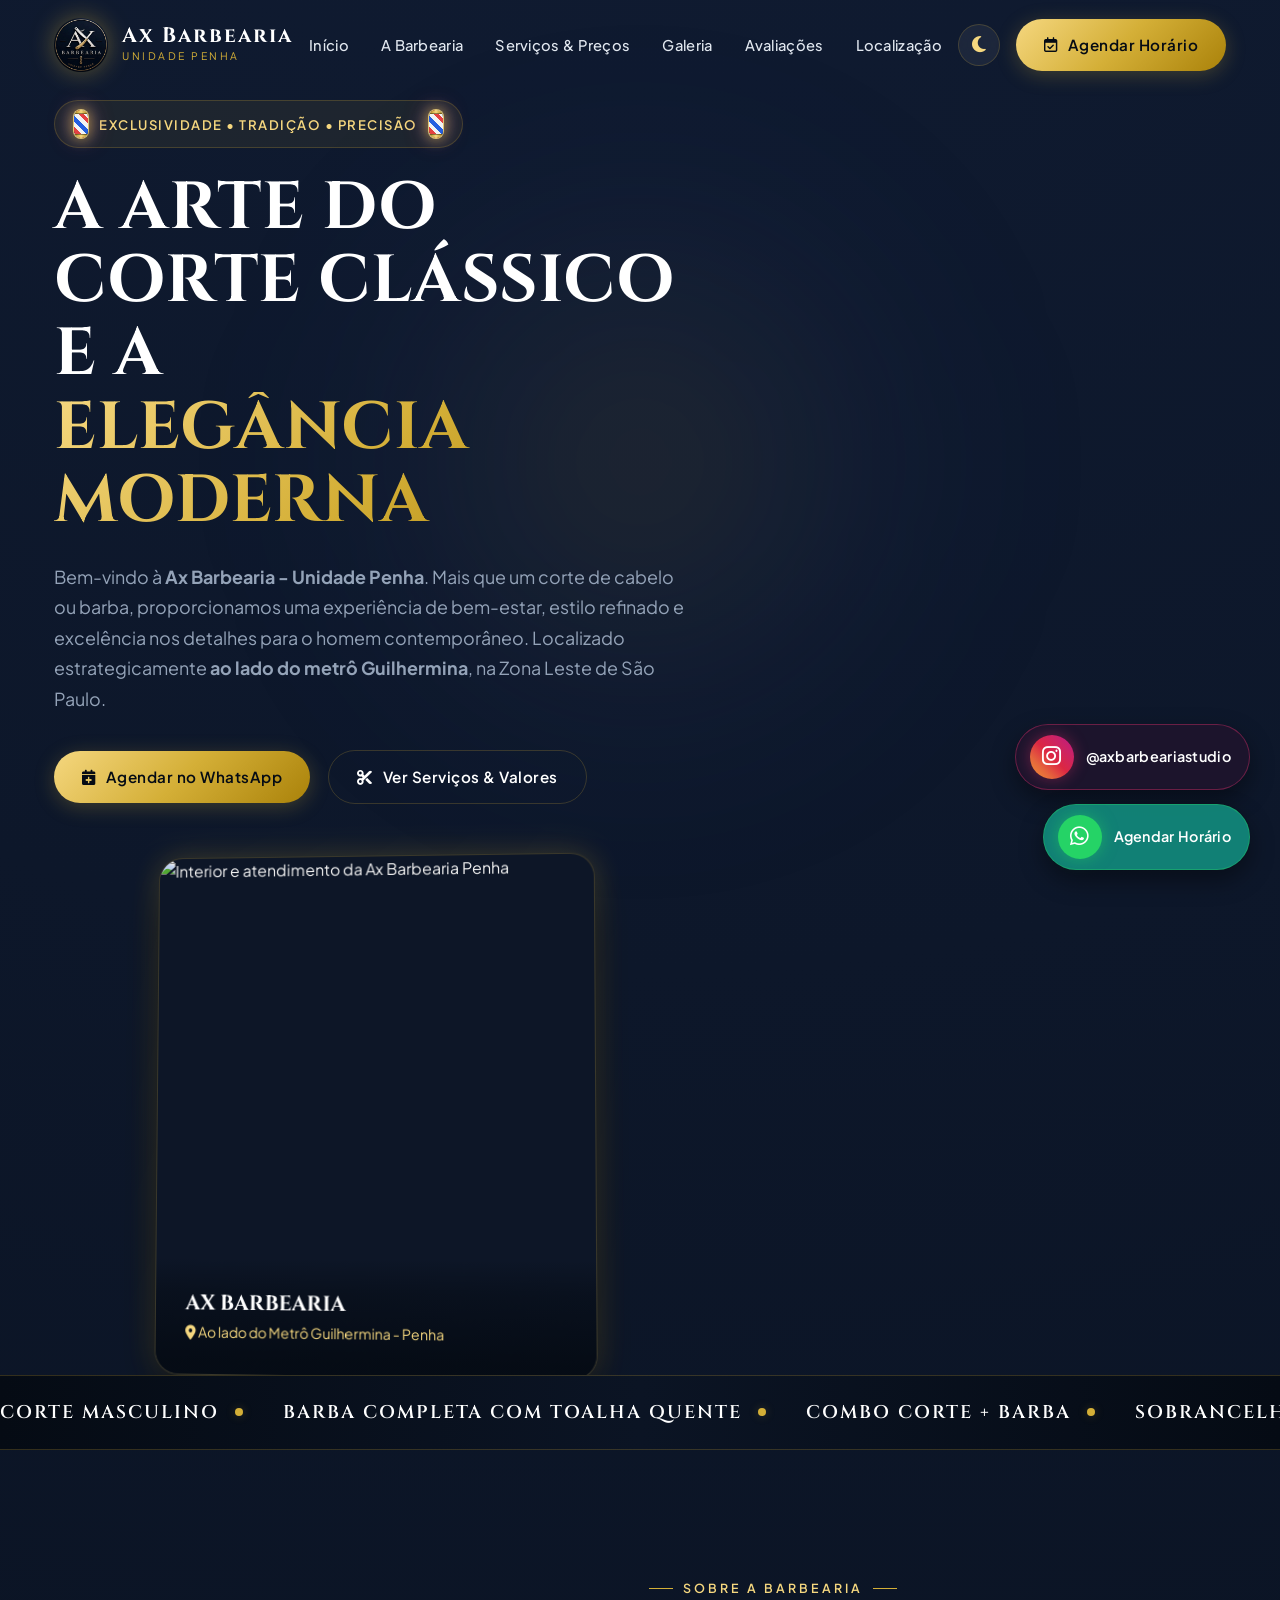
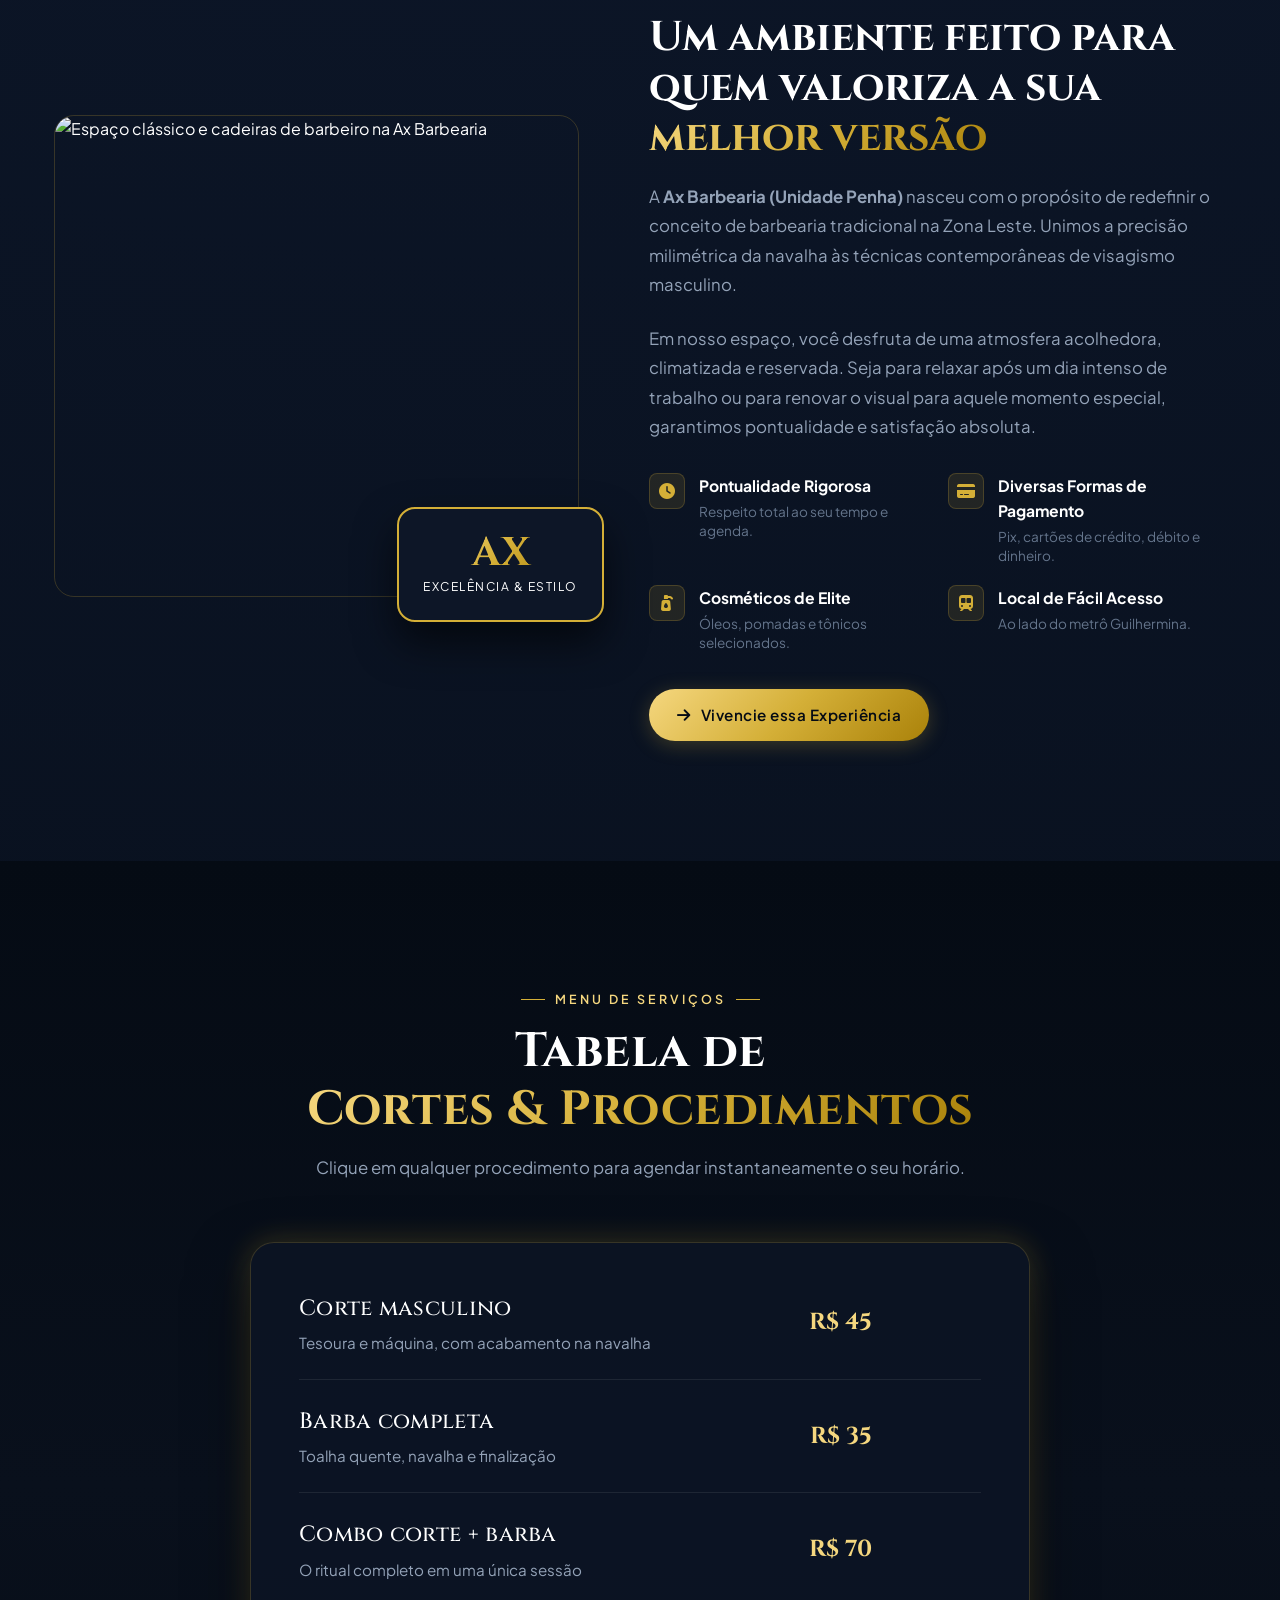
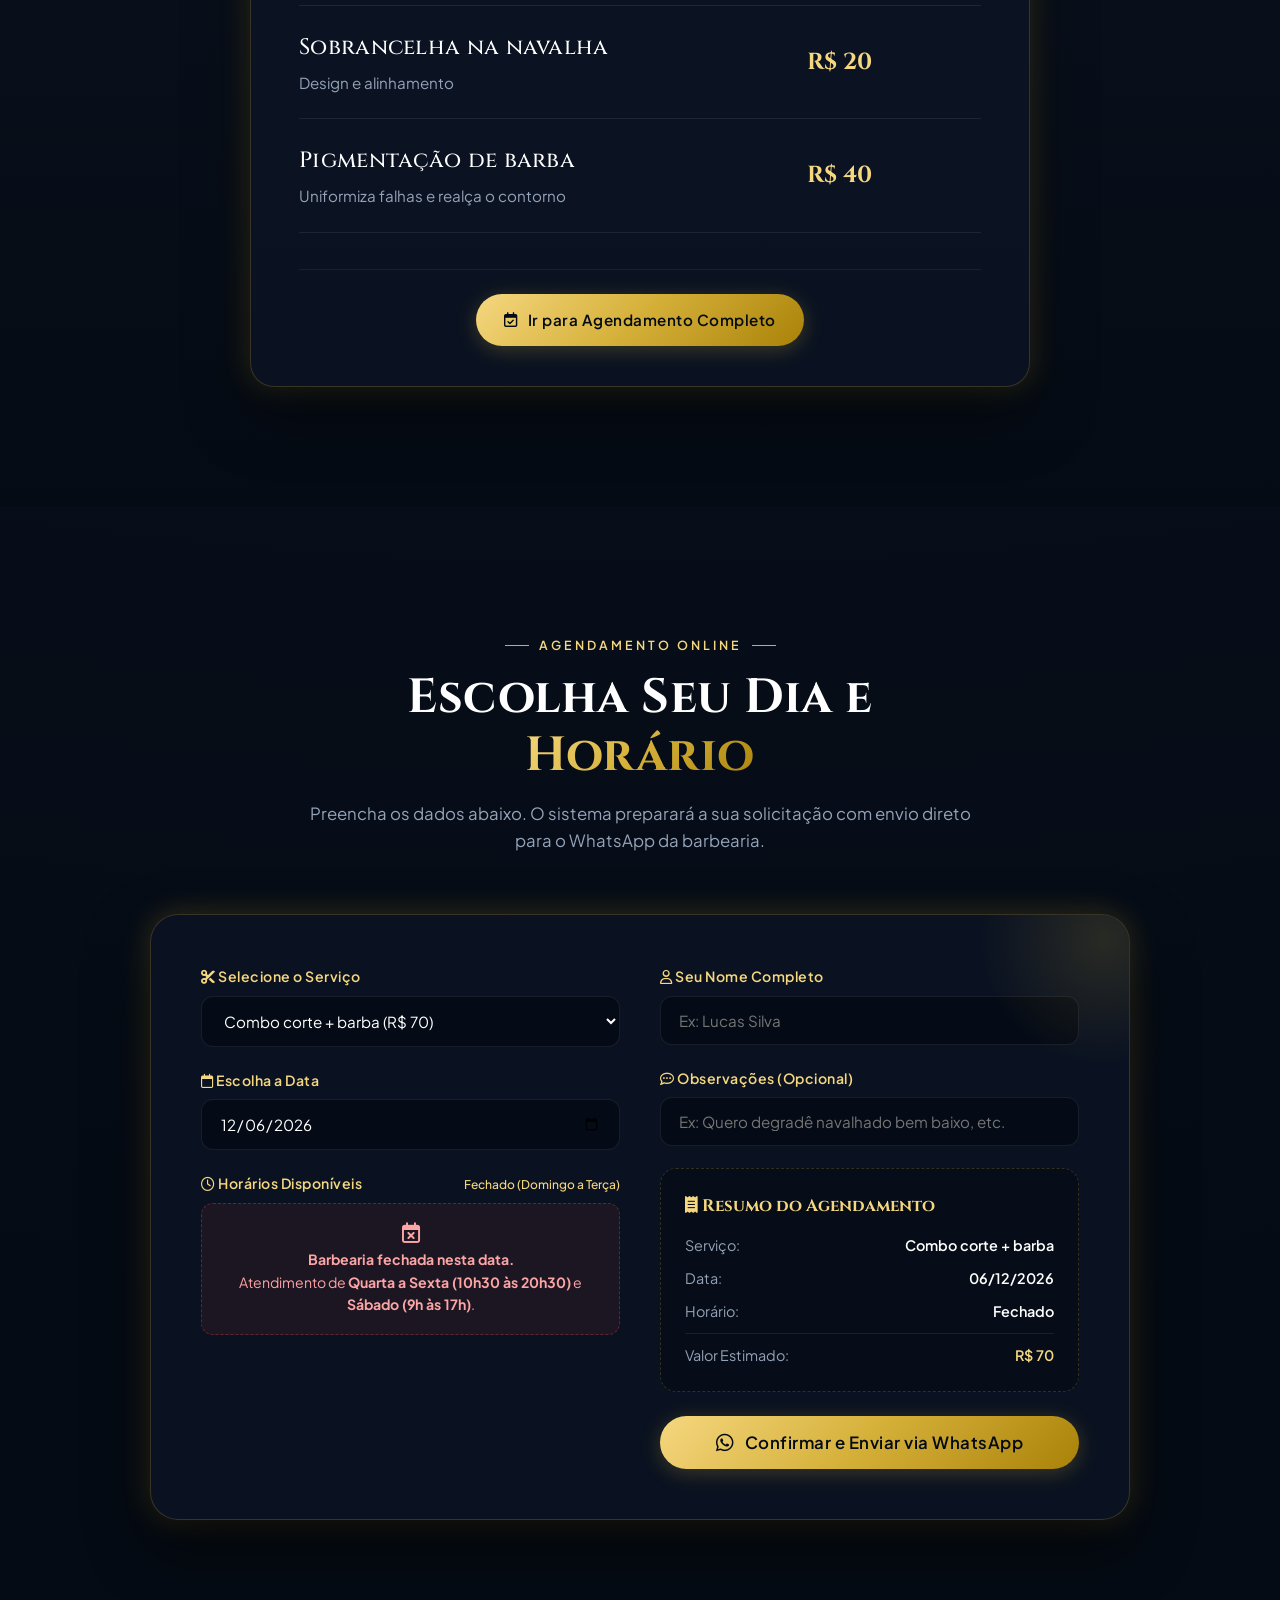
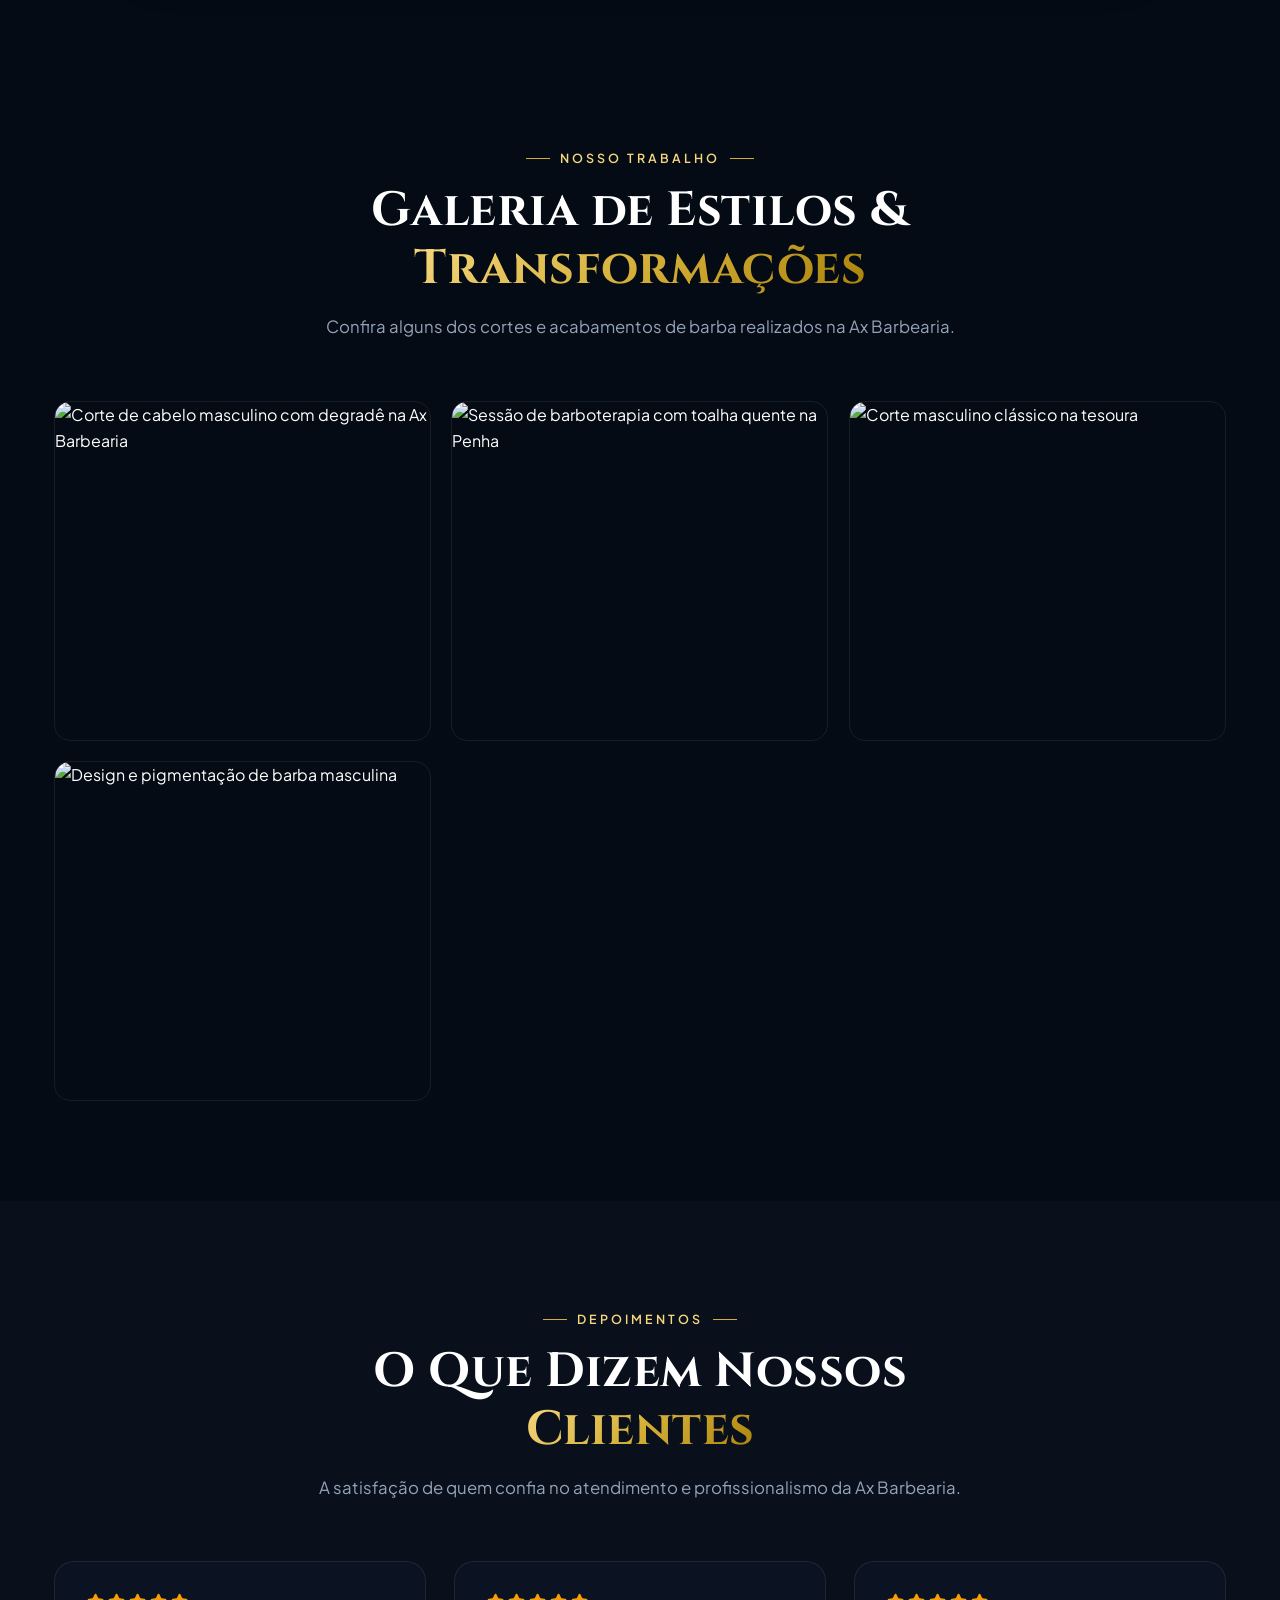
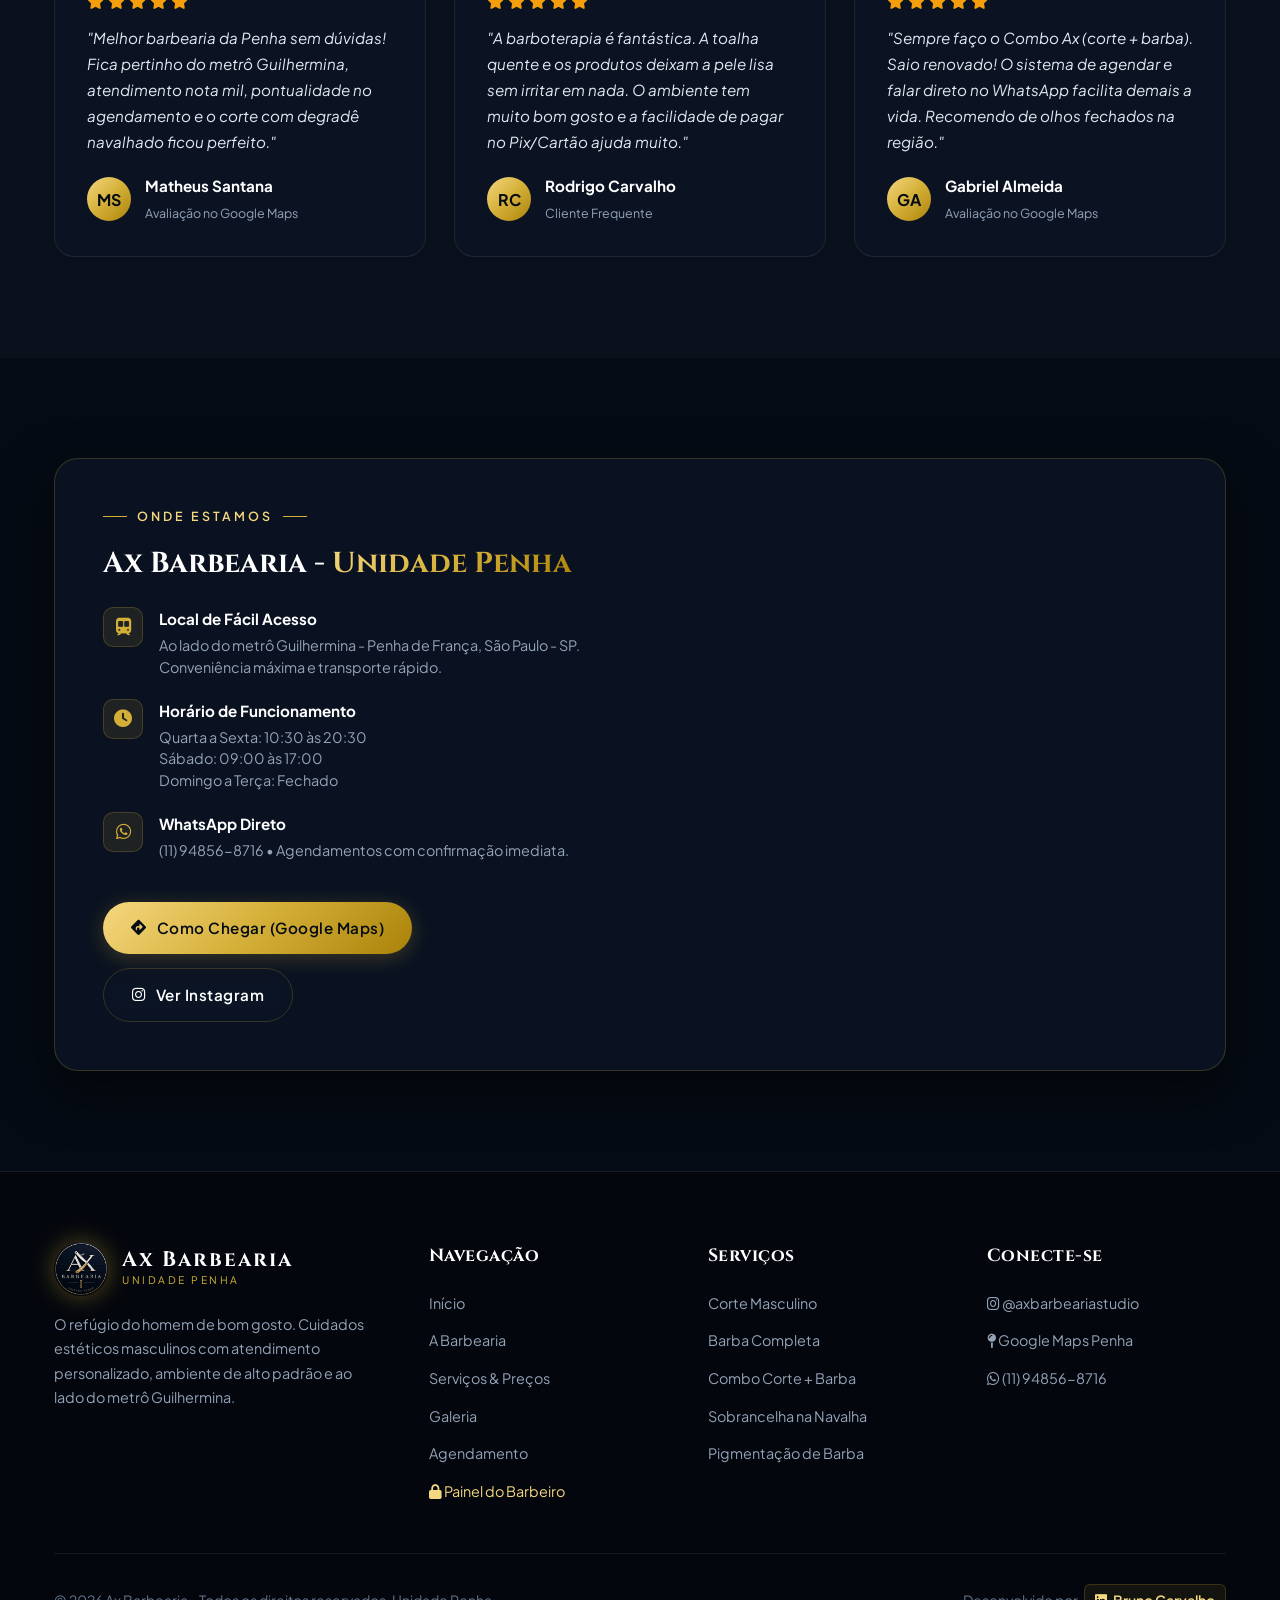
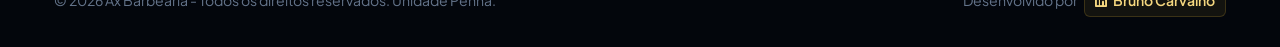
==== commit 500c4ffb: "atualizado data e horarios disponiveis" ====
--- a/index.html
+++ b/index.html
@@ -73,14 +73,20 @@
       {
         "@type": "OpeningHoursSpecification",
         "dayOfWeek": [
-          "Tuesday",
           "Wednesday",
           "Thursday",
-          "Friday",
+          "Friday"
+        ],
+        "opens": "10:30",
+        "closes": "20:30"
+      },
+      {
+        "@type": "OpeningHoursSpecification",
+        "dayOfWeek": [
           "Saturday"
         ],
         "opens": "09:00",
-        "closes": "20:00"
+        "closes": "17:00"
       }
     ],
     "sameAs": [
@@ -523,18 +529,12 @@
               </div>
 
               <div class="form-group">
-                <label><i class="fa-regular fa-clock" aria-hidden="true"></i> Horários Disponíveis</label>
-                <div class="slots-container">
-                  <button type="button" class="slot-btn active" data-time="09:00">09:00</button>
-                  <button type="button" class="slot-btn" data-time="10:00">10:00</button>
-                  <button type="button" class="slot-btn" data-time="11:00">11:00</button>
-                  <button type="button" class="slot-btn" data-time="13:30">13:30</button>
-                  <button type="button" class="slot-btn" data-time="14:30">14:30</button>
-                  <button type="button" class="slot-btn" data-time="15:30">15:30</button>
-                  <button type="button" class="slot-btn" data-time="16:30">16:30</button>
-                  <button type="button" class="slot-btn" data-time="17:30">17:30</button>
-                  <button type="button" class="slot-btn" data-time="18:30">18:30</button>
-                  <button type="button" class="slot-btn" data-time="19:30">19:30</button>
+                <div style="display: flex; justify-content: space-between; align-items: baseline; margin-bottom: 8px;">
+                  <label style="margin-bottom: 0;"><i class="fa-regular fa-clock" aria-hidden="true"></i> Horários Disponíveis</label>
+                  <span id="scheduleDayNote" style="font-size: 0.75rem; color: var(--gold-light); font-weight: 500;"></span>
+                </div>
+                <div class="slots-container" id="clientSlotsContainer">
+                  <!-- Horários gerados dinamicamente de acordo com o dia selecionado -->
                 </div>
               </div>
             </div>
@@ -729,7 +729,7 @@
             <div class="info-icon"><i class="fa-solid fa-clock" aria-hidden="true"></i></div>
             <div class="info-content">
               <h4>Horário de Funcionamento</h4>
-              <p>Terça a Sábado: 09:00 às 20:00<br>Domingos e Segundas: Fechado</p>
+              <p>Quarta a Sexta: 10:30 às 20:30<br>Sábado: 09:00 às 17:00<br>Domingo a Terça: Fechado</p>
             </div>
           </div>
 
